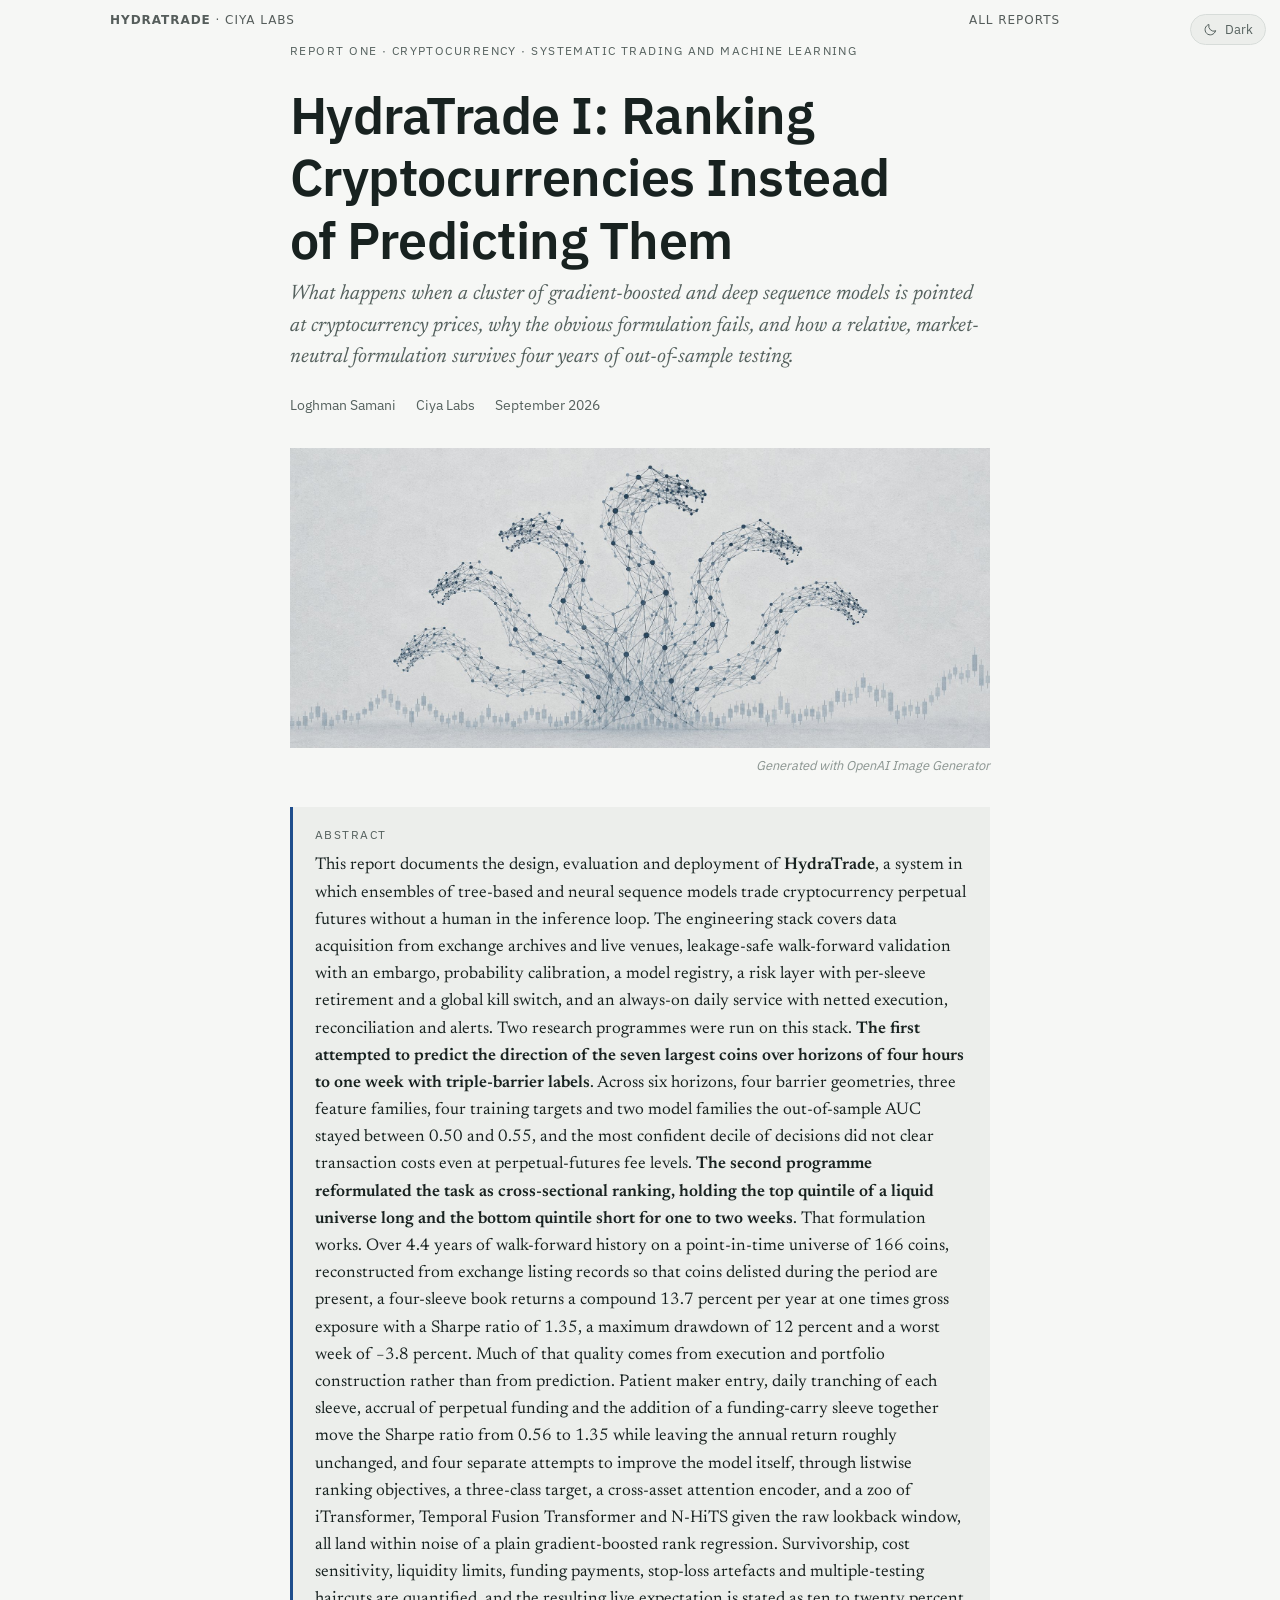
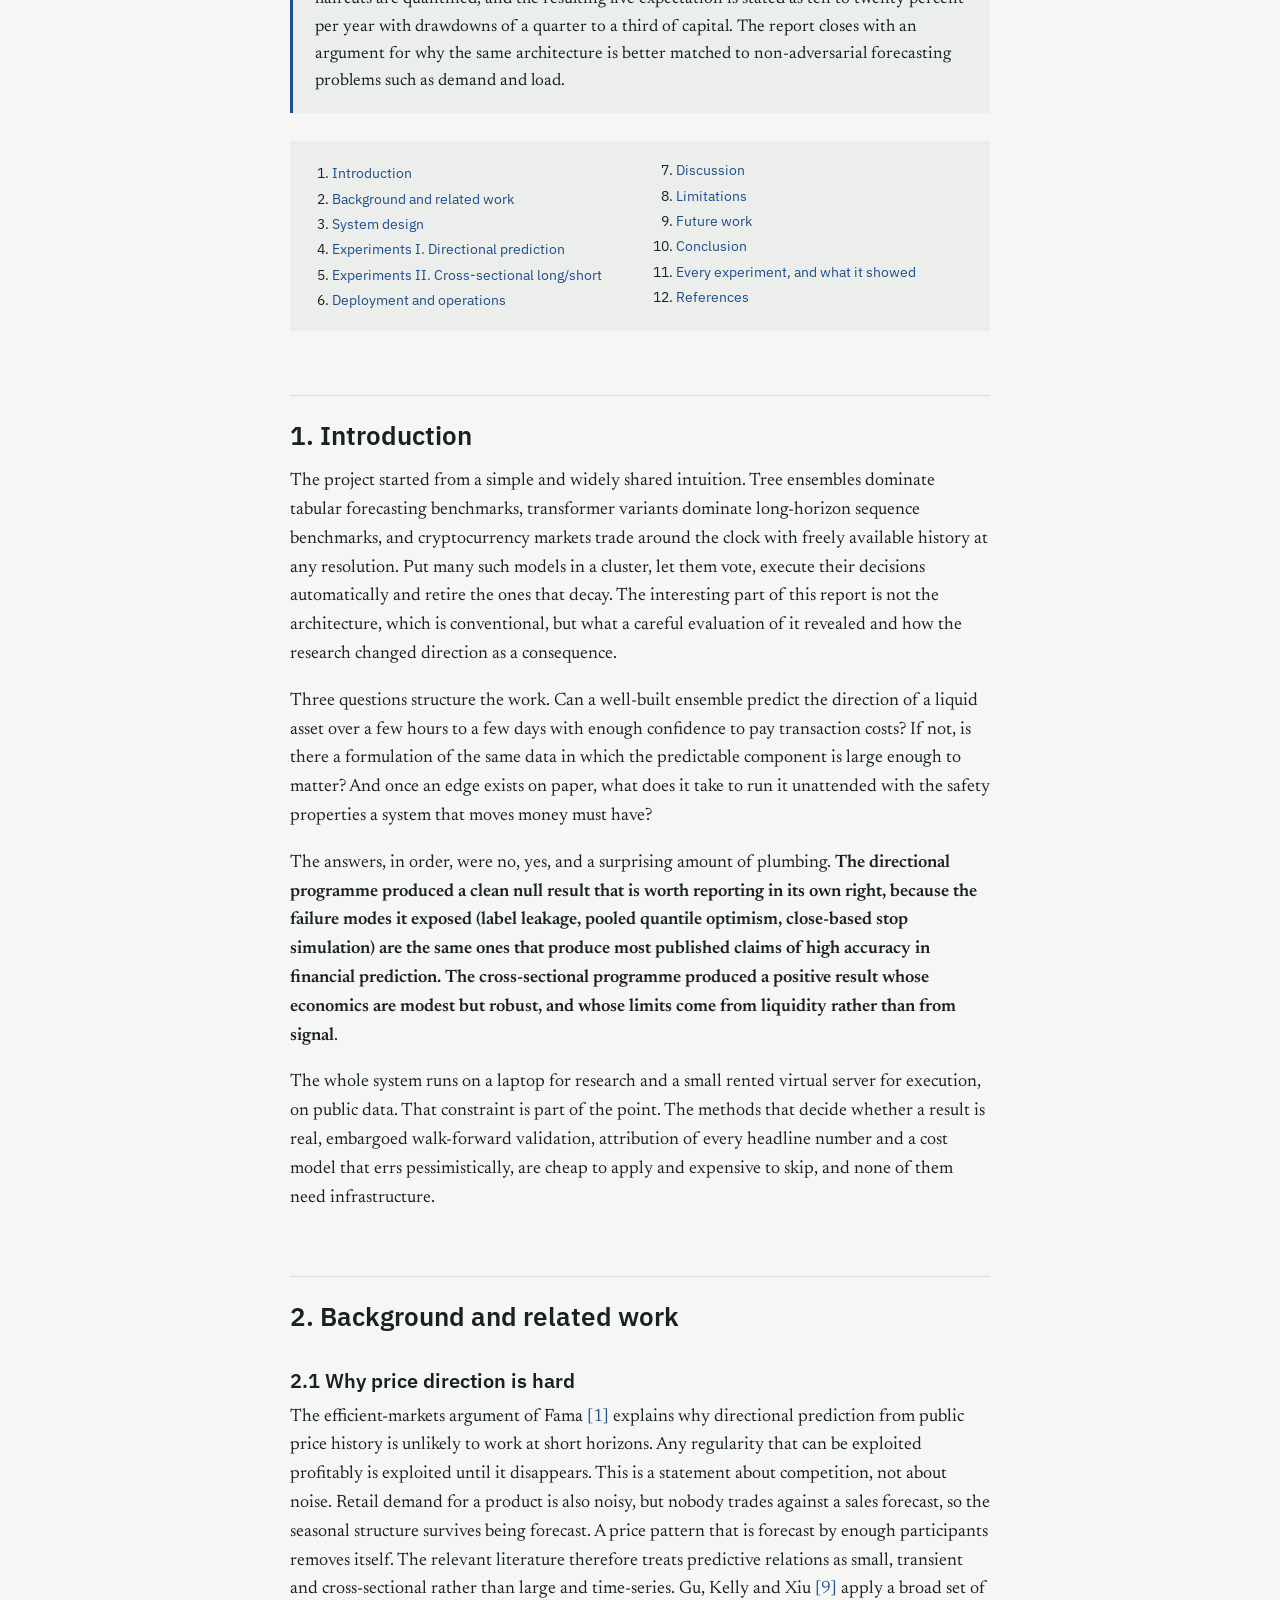
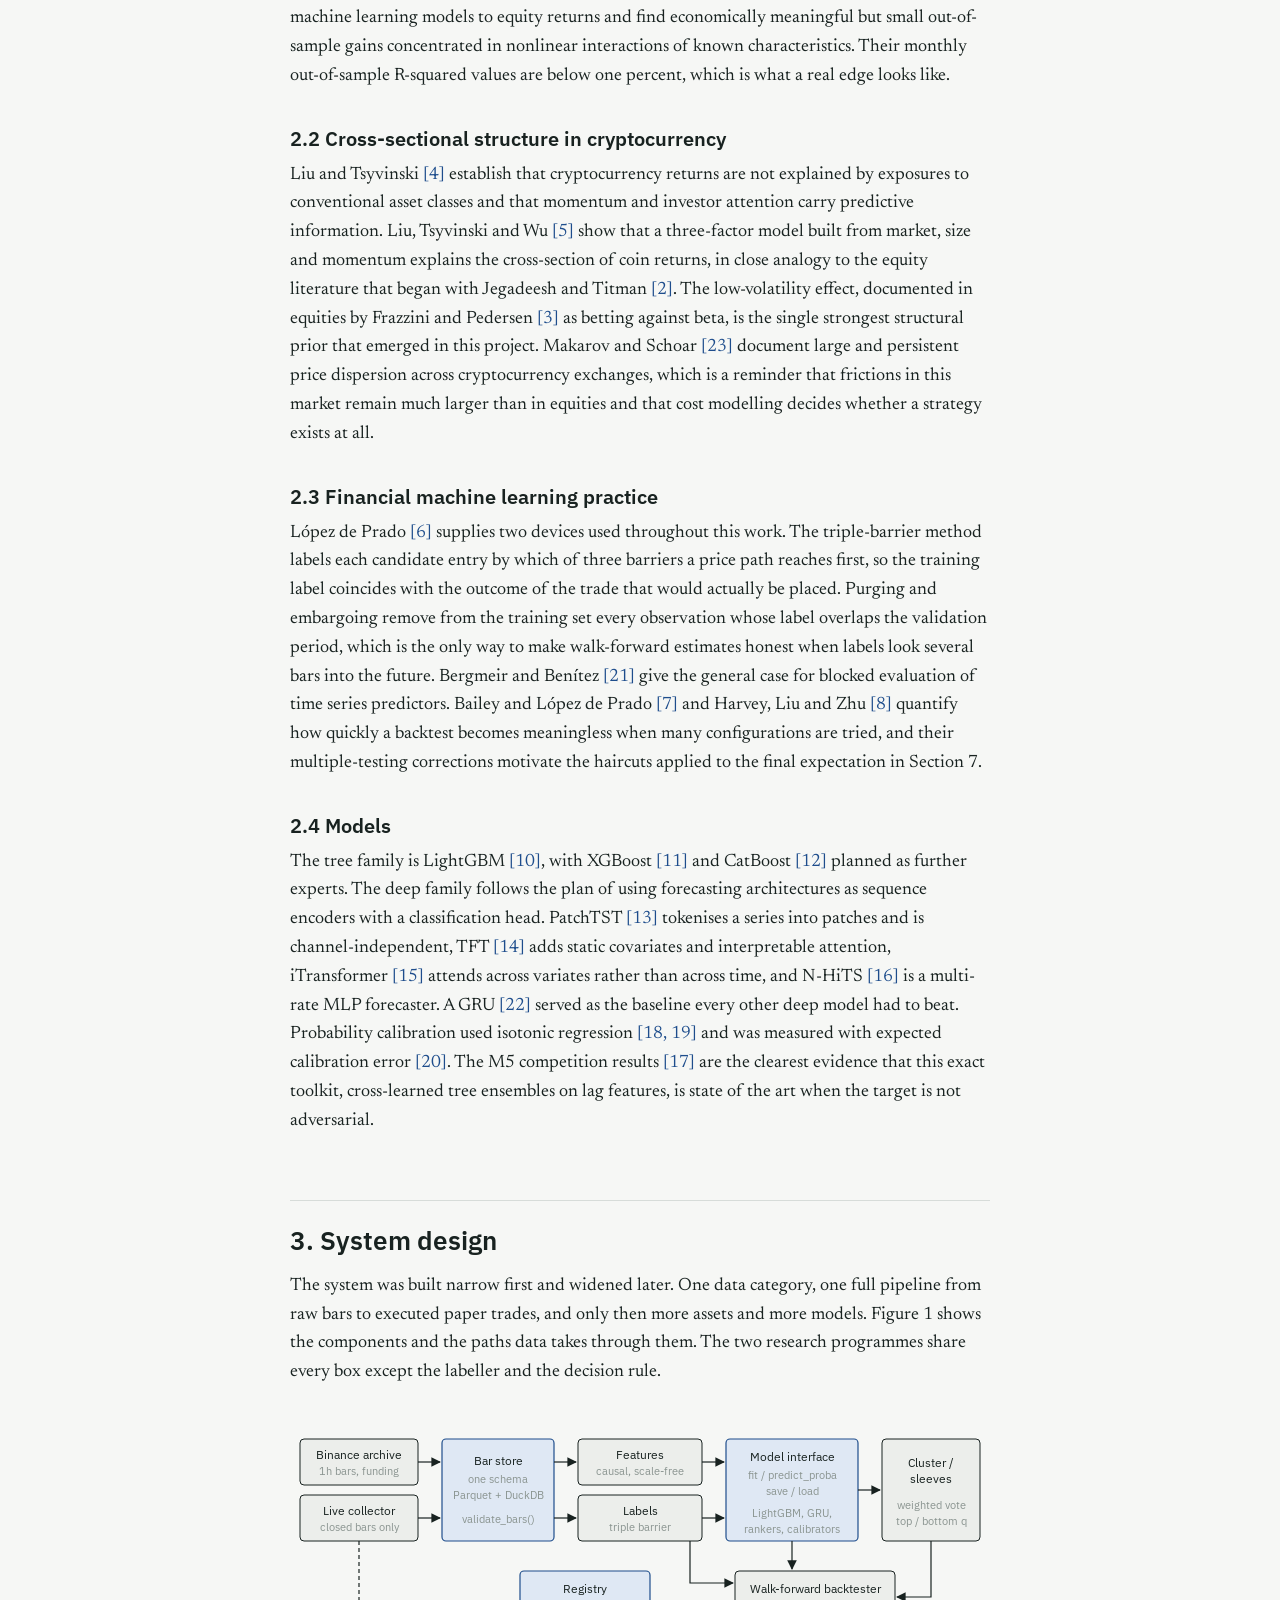
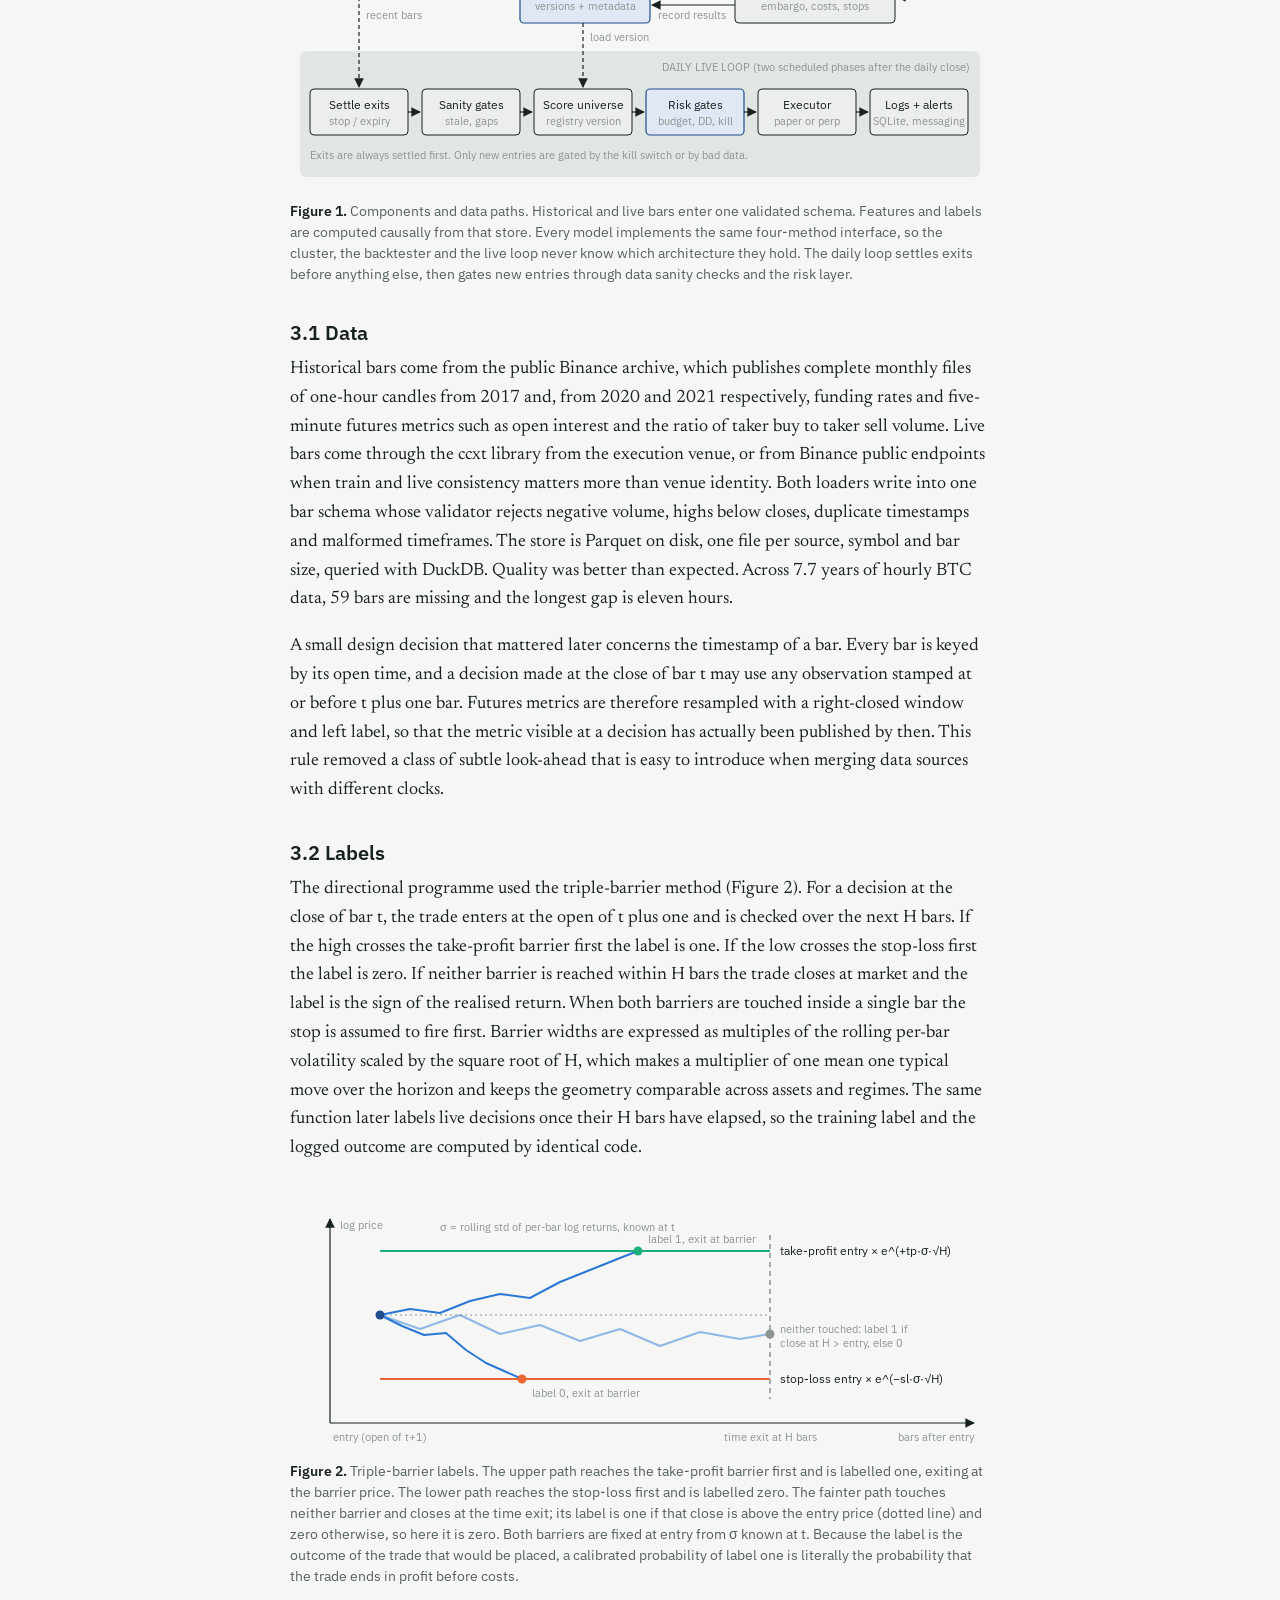
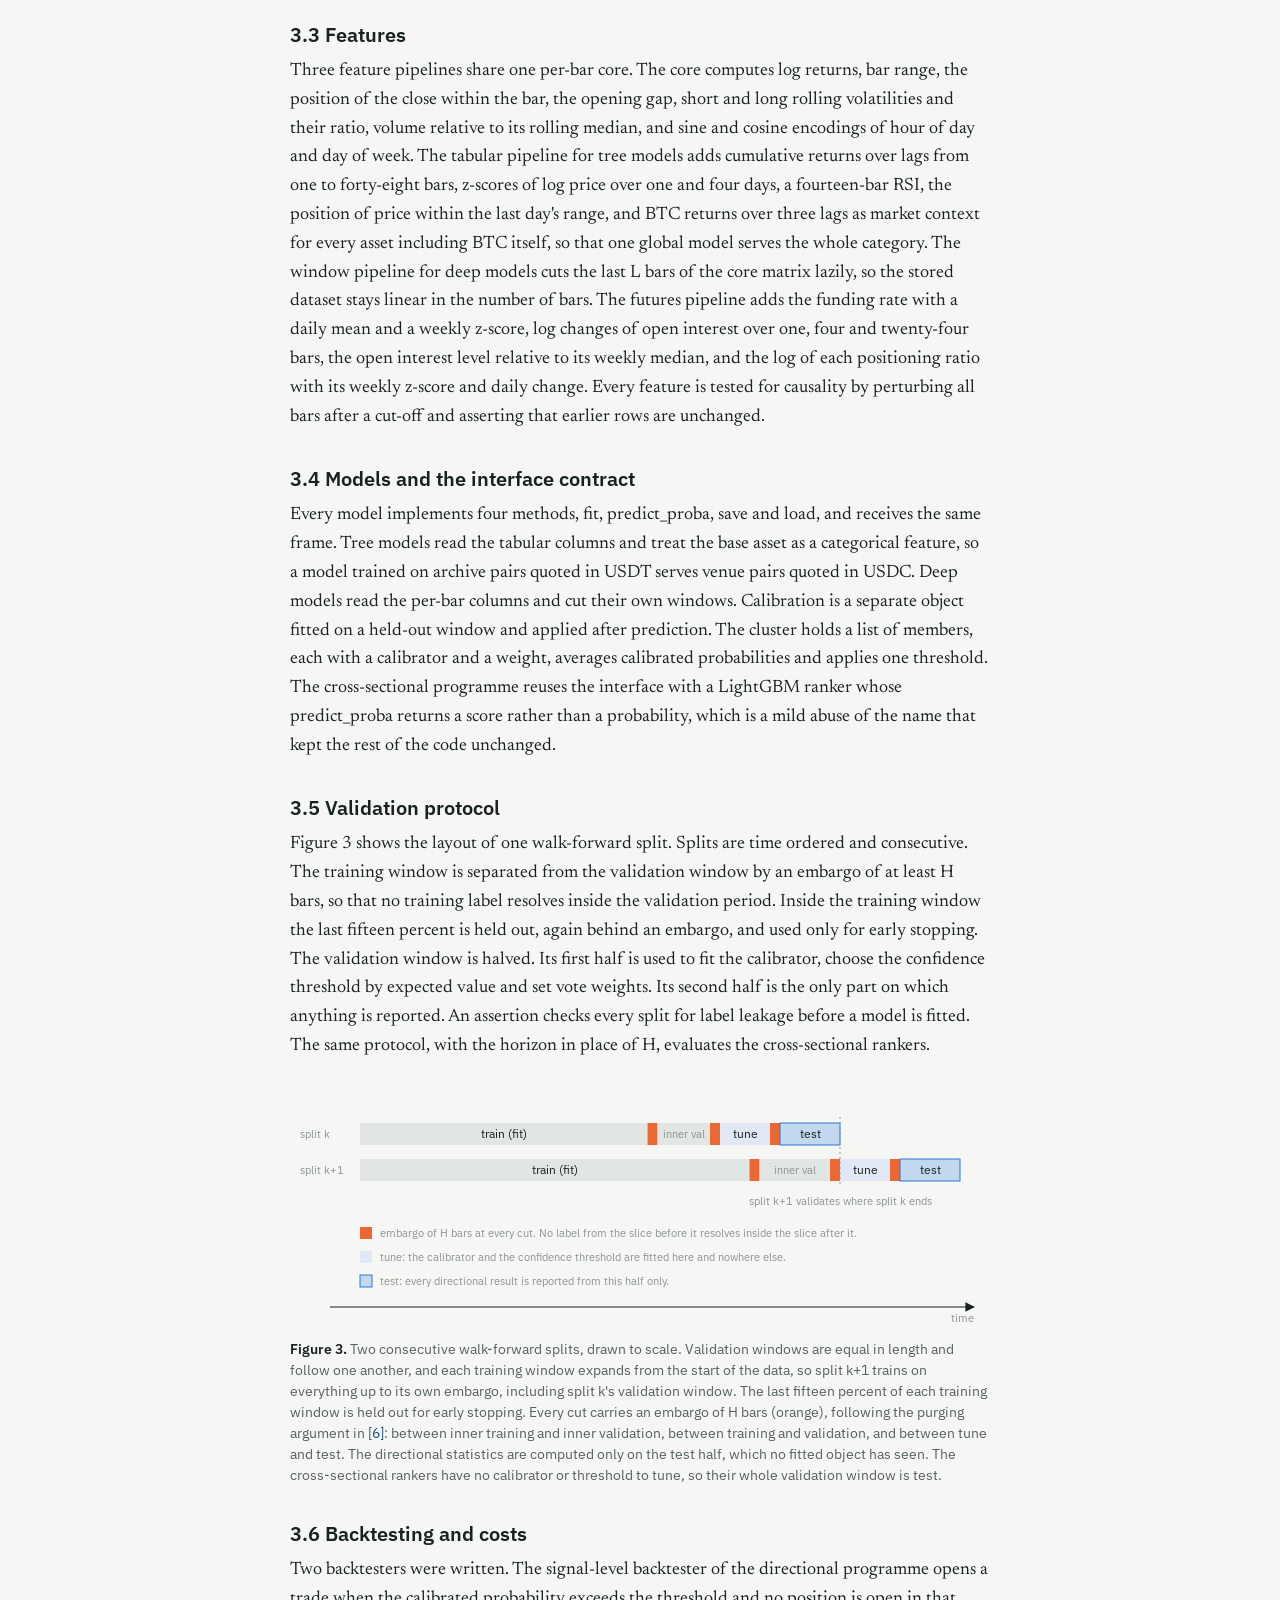
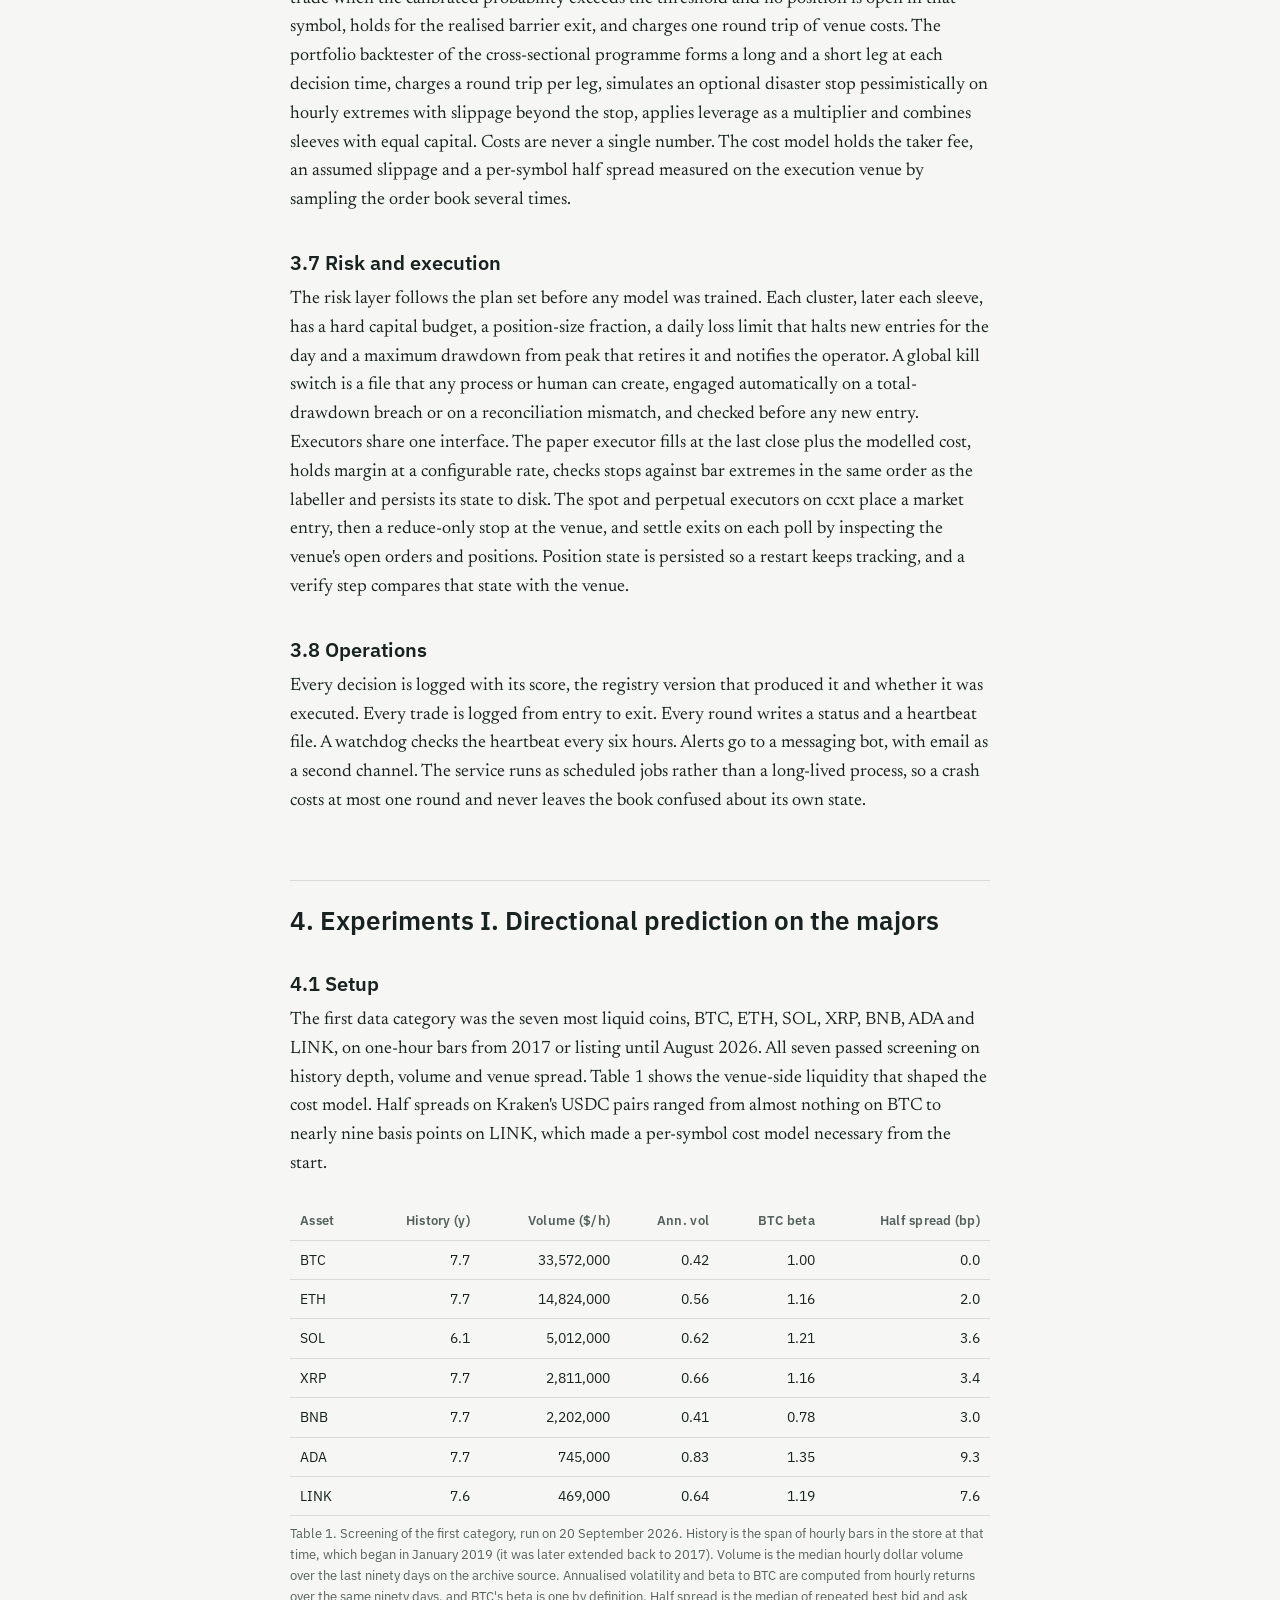
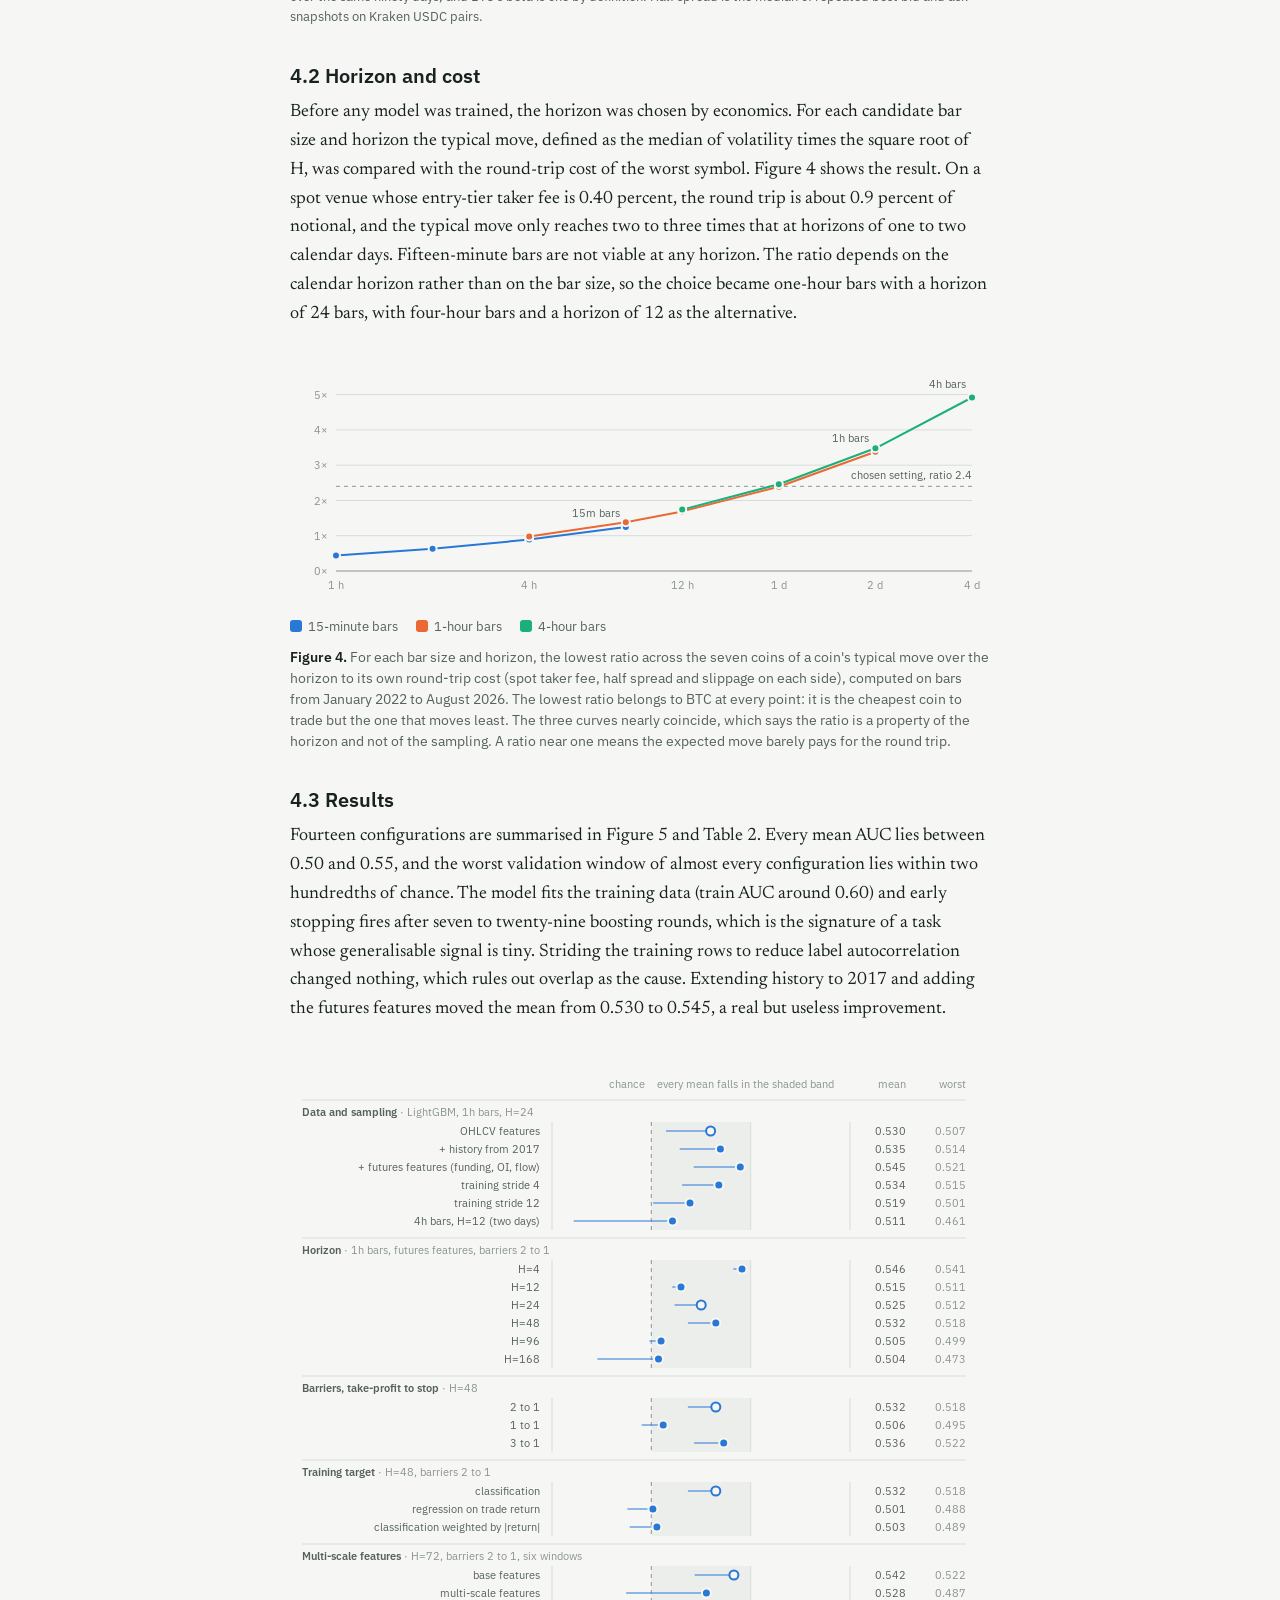
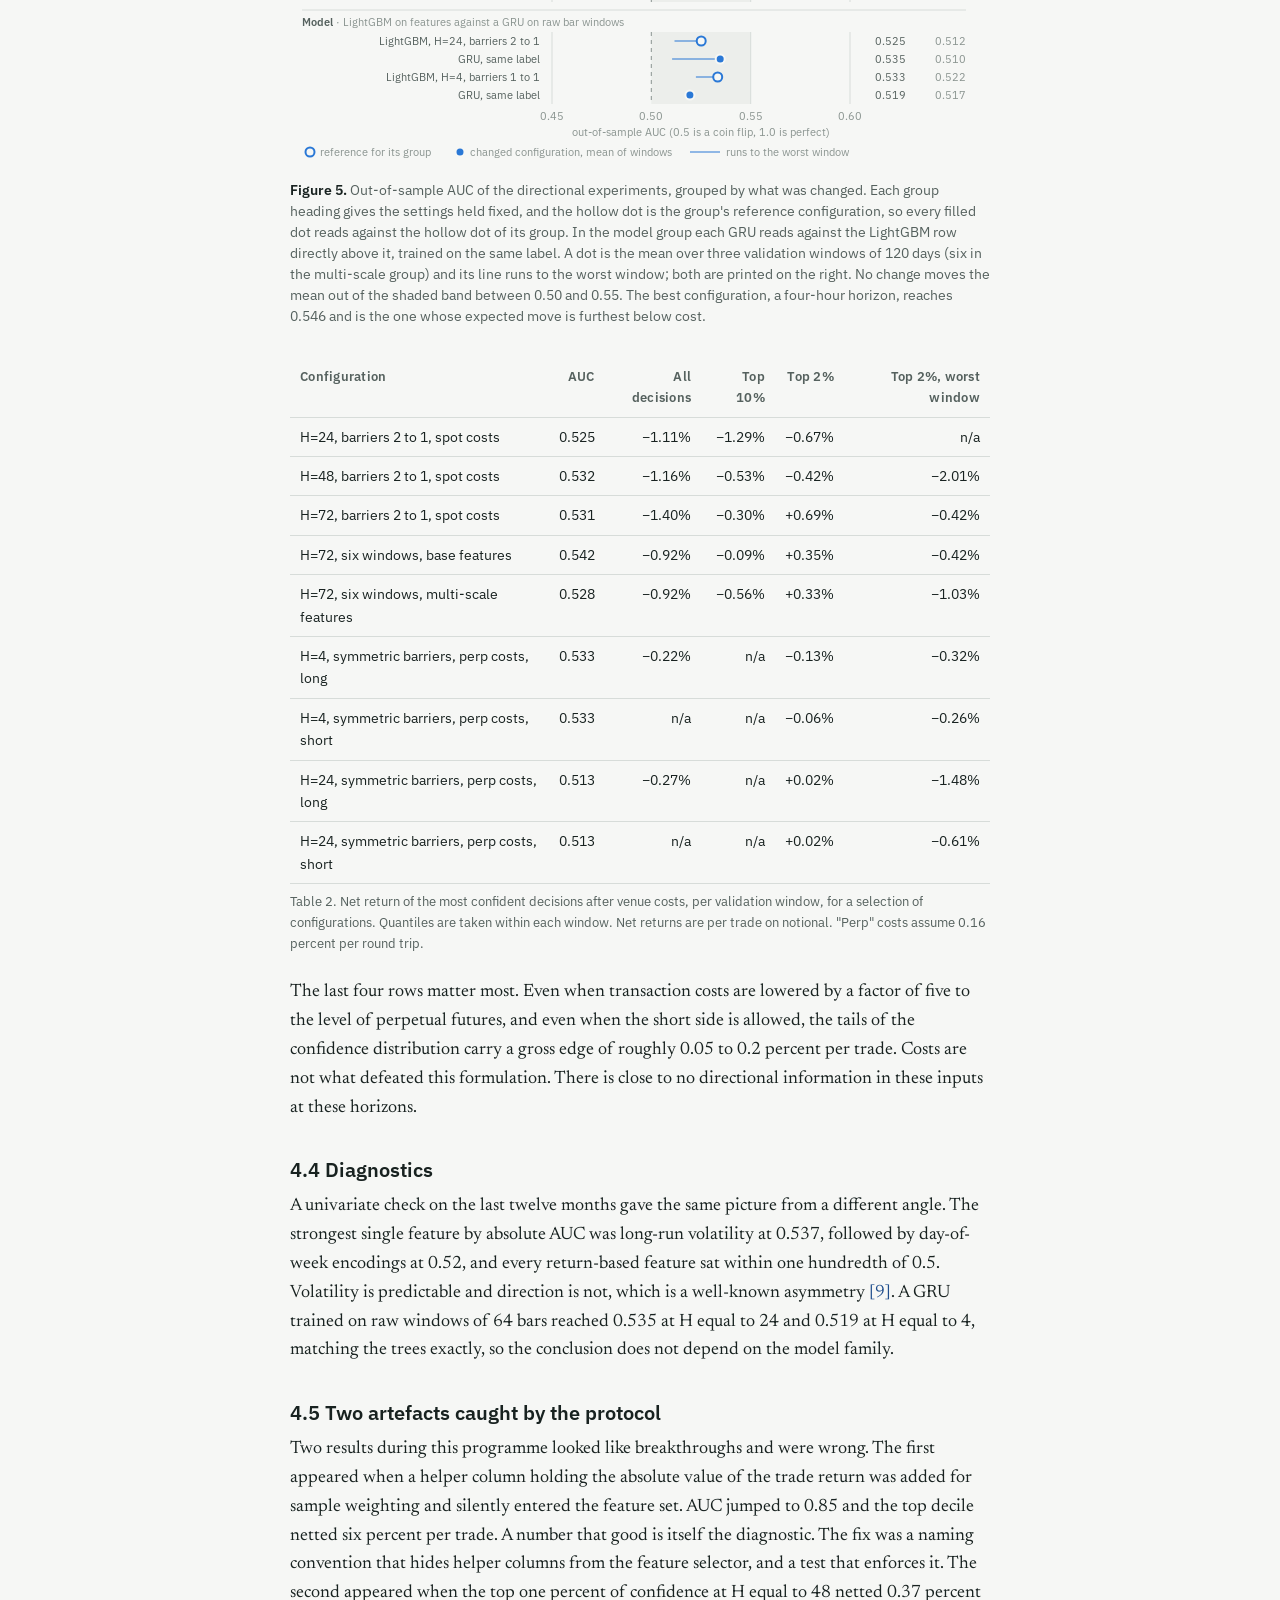
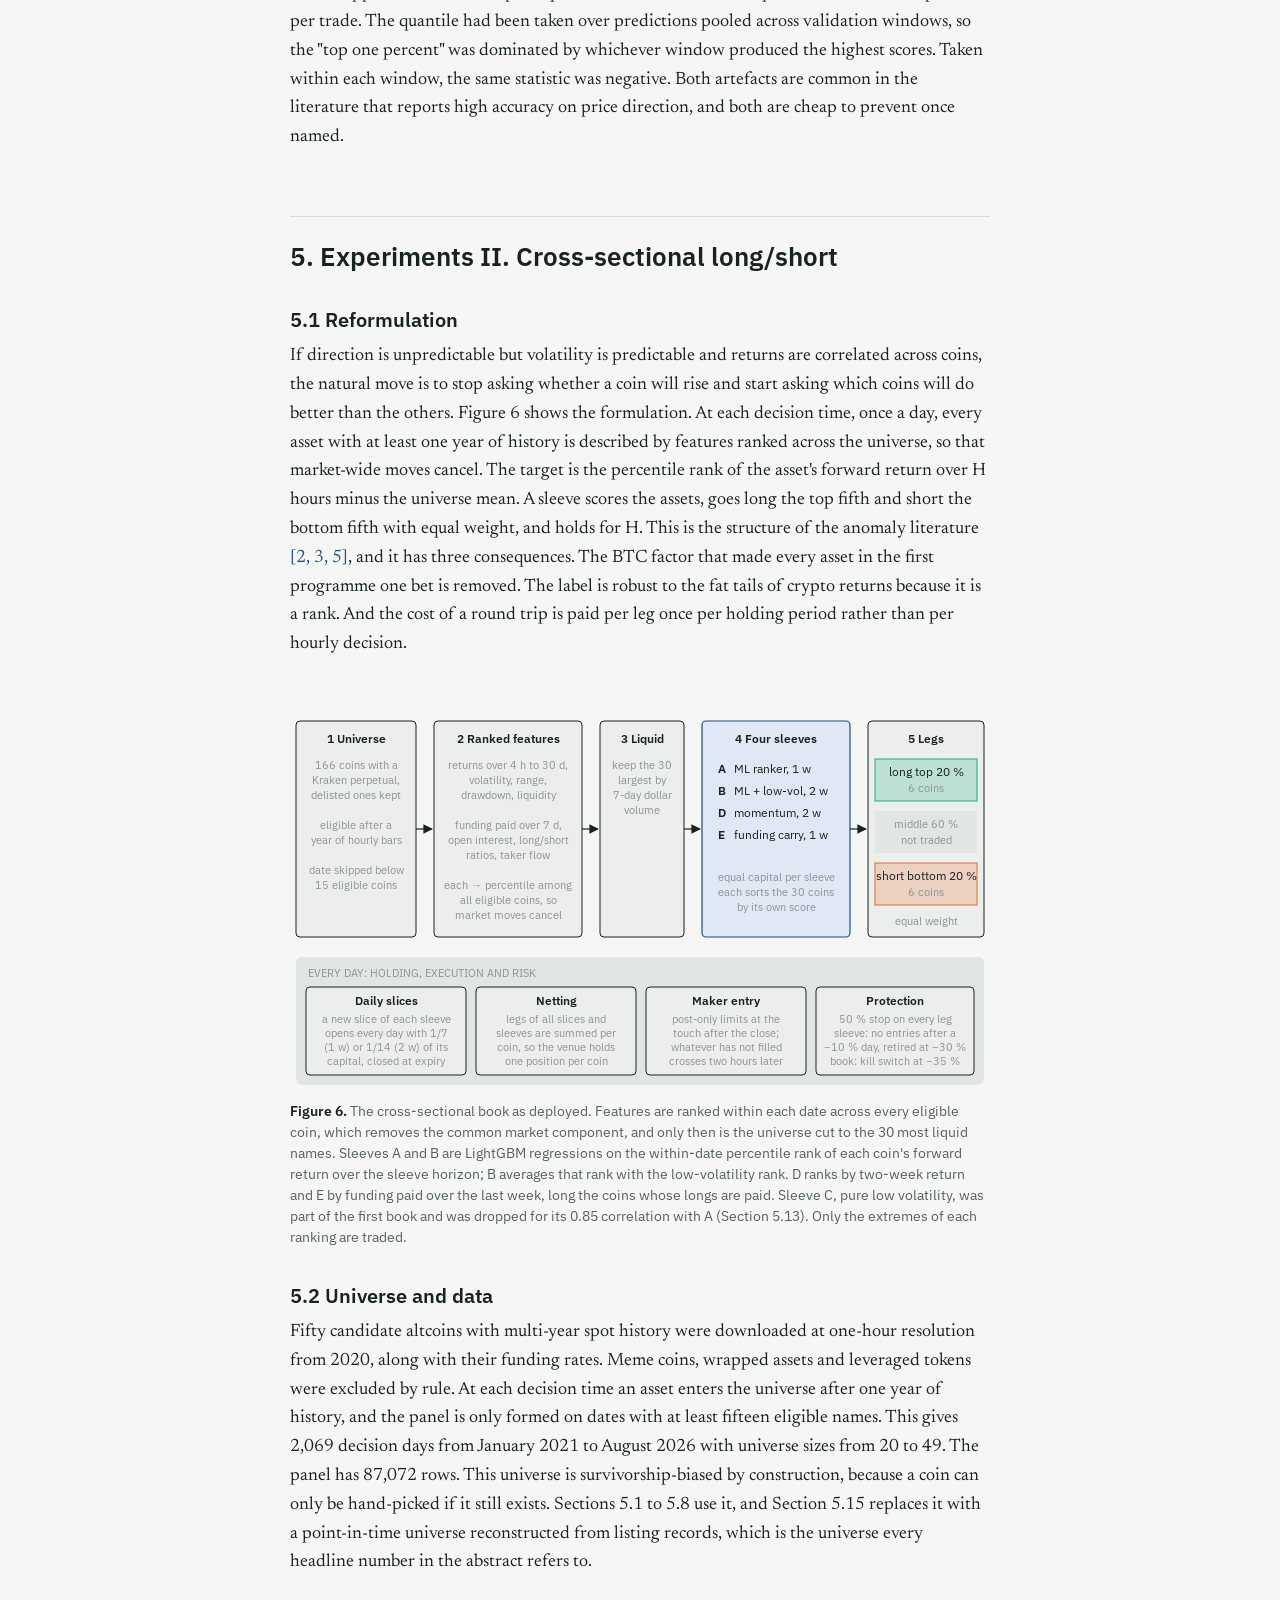
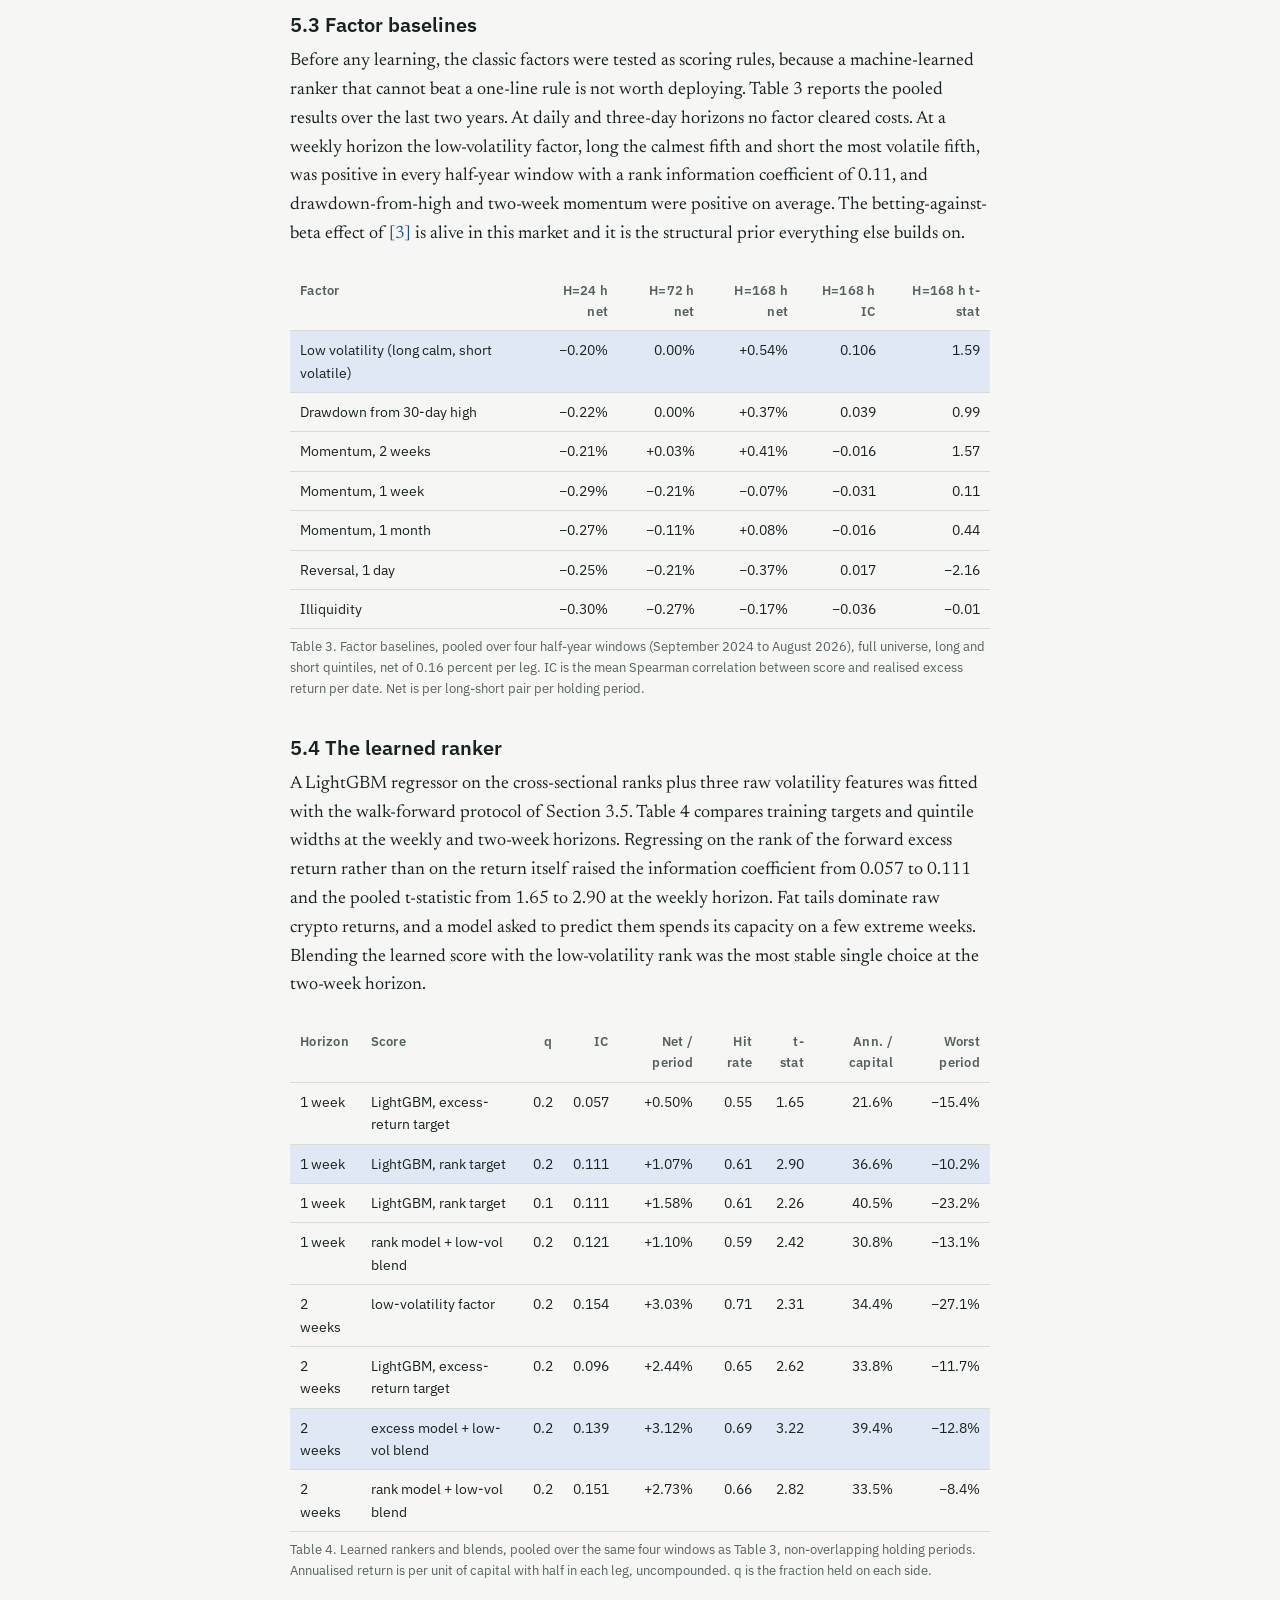
==== i/index.html @ e4bb0541 "HydraTrade site: homepage and the four reports for hydratrade.ciyalabs.com - build.py copies each re" ====
<!doctype html>
<html lang="en">
<head>
<meta charset="utf-8">
<meta name="viewport" content="width=device-width, initial-scale=1, viewport-fit=cover">
<title>HydraTrade I: Ranking Cryptocurrencies Instead of Predicting Them</title>
<meta name="description" content="Building, evaluating and deploying a market-neutral cryptocurrency book. A directional design fails, a cross-sectional one works, and most of the improvement turns out to come from execution rather than from the models.">
<link rel="stylesheet" href="../fonts/i.css">
<style>
:root{
  color-scheme:light;
  --bg:#f6f7f5; --bg-2:#eceeeb; --bg-3:#e2e6e3;
  --ink:#182220; --ink-2:#55615e; --ink-3:#8a9490; --rule:#d7dcd9;
  --accent:#1e4d8c; --accent-soft:#dfe8f4;
  --s1:#2a78d6; --s2:#eb6834; --s3:#1baf7a; --s4:#eda100;
  --seq1:#cde2fb; --seq2:#9ec5f4; --seq3:#6da7ec; --seq4:#3987e5; --seq5:#1c5cab;
  --good:#1a7f4b; --warn:#b26a00;
}
@media (prefers-color-scheme: dark){
  :root:not([data-theme="light"]){
    color-scheme:dark;
    --bg:#121614; --bg-2:#1b201e; --bg-3:#242a28;
    --ink:#e6eae8; --ink-2:#aeb6b3; --ink-3:#7d8683; --rule:#2c3331;
    --accent:#8db3ea; --accent-soft:#1d2a3c;
    --s1:#3987e5; --s2:#d95926; --s3:#199e70; --s4:#c98500;
    --seq1:#184f95; --seq2:#1c5cab; --seq3:#256abf; --seq4:#3987e5; --seq5:#6da7ec;
    --good:#4fc47f; --warn:#e0a03a;
  }
}
:root[data-theme="dark"]{
  color-scheme:dark;
  --bg:#121614; --bg-2:#1b201e; --bg-3:#242a28;
  --ink:#e6eae8; --ink-2:#aeb6b3; --ink-3:#7d8683; --rule:#2c3331;
  --accent:#8db3ea; --accent-soft:#1d2a3c;
  --s1:#3987e5; --s2:#d95926; --s3:#199e70; --s4:#c98500;
  --seq1:#184f95; --seq2:#1c5cab; --seq3:#256abf; --seq4:#3987e5; --seq5:#6da7ec;
  --good:#4fc47f; --warn:#e0a03a;
}
*{box-sizing:border-box}
html{-webkit-text-size-adjust:100%}
body{margin:0;background:var(--bg);color:var(--ink);font-family:"Newsreader",Georgia,"Times New Roman",serif;font-size:18px;line-height:1.6;padding-block:0 96px;padding-inline:16px}
.page{max-width:700px;margin:0 auto}
.col{max-width:100%;margin:0 auto}
h1,h2,h3,h4{font-family:"IBM Plex Sans","Helvetica Neue",Arial,sans-serif;text-wrap:balance;line-height:1.2;color:var(--ink);font-weight:600}
h1{font-size:clamp(34px,6vw,52px);margin:24px 0 8px;letter-spacing:-0.01em}
h2{font-size:26px;margin:64px 0 16px;padding-top:24px;border-top:1px solid var(--rule)}
h3{font-size:20px;margin:36px 0 10px}
h4{font-size:16px;margin:24px 0 6px;color:var(--ink-2)}
p{margin:0 0 18px}
a{color:var(--accent);text-decoration-thickness:1px;text-underline-offset:3px}
a:focus-visible{outline:2px solid var(--accent);outline-offset:2px}
.eyebrow{font-family:"IBM Plex Sans",sans-serif;font-size:12px;letter-spacing:0.12em;text-transform:uppercase;color:var(--ink-2)}
.byline{font-family:"IBM Plex Sans",sans-serif;font-size:14px;color:var(--ink-2);display:flex;flex-wrap:wrap;gap:8px 20px;margin:12px 0 28px}
.lede{font-size:21px;line-height:1.5;color:var(--ink-2);margin:0 0 20px;font-style:italic}
.abstract{background:var(--bg-2);border-left:3px solid var(--accent);padding:18px 22px;margin:28px 0;font-size:17px}
.abstract .eyebrow{margin-bottom:8px;display:block}
.toc{font-family:"IBM Plex Sans",sans-serif;font-size:14px;background:var(--bg-2);padding:18px 22px;margin:28px 0;columns:2;column-gap:32px}
.toc ol{margin:0;padding-left:20px}
.toc li{margin:3px 0;break-inside:avoid}
.toc a{text-decoration:none}
.hero{margin:20px 0 8px;aspect-ratio:21/9;max-width:100%;background:linear-gradient(135deg,var(--bg-3),var(--bg-2));border:1px solid var(--rule);display:grid;place-items:center;text-align:center;padding:24px;color:var(--ink-2);font-family:"IBM Plex Sans",sans-serif;font-size:14px}
.hero img{width:100%;height:100%;object-fit:cover;display:block}
.hero{padding:0;border:none}
figure.divider{margin:40px auto;max-width:100%}
figure.divider img{width:100%;height:auto;display:block;border:1px solid var(--rule)}
figure{margin:32px 0}
figure.wide{margin-inline:0;max-width:100%}
figcaption{font-family:"IBM Plex Sans",sans-serif;font-size:14px;color:var(--ink-2);line-height:1.5;margin-top:10px;max-width:100%}
figure.wide figcaption,figure.wide .legend{margin-inline:0;max-width:100%}
figcaption b{color:var(--ink);font-weight:600}
.chart,.diagram{width:100%;height:auto;display:block;background:var(--bg);font-family:"IBM Plex Sans",sans-serif}
.chart .grid{stroke:var(--rule);stroke-width:1}
.chart .axis{stroke:var(--ink-3);stroke-width:1}
.chart .refline{stroke:var(--ink-3);stroke-width:1;stroke-dasharray:4 4}
.chart .tick{fill:var(--ink-3);font-size:11px}
.chart .label{fill:var(--ink-2);font-size:11px}
.chart .line-1{fill:none;stroke:var(--s1);stroke-width:2;stroke-linejoin:round;stroke-linecap:round}
.chart .line-2{fill:none;stroke:var(--s2);stroke-width:2;stroke-linejoin:round;stroke-linecap:round}
.chart .line-3{fill:none;stroke:var(--s3);stroke-width:2;stroke-linejoin:round;stroke-linecap:round}
.chart .area-1{fill:var(--s1);fill-opacity:0.10}
.chart .dot-1{fill:var(--s1);stroke:var(--bg);stroke-width:2}
.chart .dot-2{fill:var(--s2);stroke:var(--bg);stroke-width:2}
.chart .dot-3{fill:var(--s3);stroke:var(--bg);stroke-width:2}
.chart .dot-ref{fill:var(--bg);stroke:var(--s1);stroke-width:2}
.chart .band{fill:var(--bg-2)}
.chart .bar-1{fill:var(--s1)} .chart .bar-2{fill:var(--s2)}
.chart .range{stroke:var(--s1);stroke-width:2;stroke-opacity:0.5}
.legend{display:flex;flex-wrap:wrap;gap:6px 18px;font-family:"IBM Plex Sans",sans-serif;font-size:13px;color:var(--ink-2);margin:6px 0 0}
.legend span::before{content:"";display:inline-block;width:12px;height:12px;border-radius:3px;margin-right:6px;vertical-align:-1px;background:var(--sw)}
.diagram text{fill:currentColor;font-size:12px}
.diagram .muted{font-size:11px}
.diagram .box{fill:var(--bg-2);stroke:currentColor;stroke-width:1}
.diagram .box-acc{fill:var(--accent-soft);stroke:var(--accent);stroke-width:1.2}
.diagram .band{fill:var(--bg-3);stroke:none}
.diagram .band-acc{fill:var(--accent-soft);stroke:none}
.diagram .edge{stroke:currentColor;stroke-width:1.2;fill:none}
.diagram .edge-dash{stroke:currentColor;stroke-width:1.2;fill:none;stroke-dasharray:4 3}
.diagram .muted{fill:var(--ink-3)}
.diagram .accent{fill:var(--accent)}
.diagram .path{fill:none;stroke:var(--s1);stroke-width:2;stroke-linejoin:round}
.diagram .barrier-tp{stroke:var(--s3);stroke-width:2}
.diagram .barrier-sl{stroke:var(--s2);stroke-width:2}
.diagram .barrier-t{stroke:var(--ink-3);stroke-width:1.5;stroke-dasharray:5 4}
.tablewrap{overflow-x:auto;margin:24px 0}
table{border-collapse:collapse;width:100%;font-family:"IBM Plex Sans",sans-serif;font-size:14px;font-variant-numeric:tabular-nums}
th,td{padding:8px 10px;border-bottom:1px solid var(--rule);text-align:left;vertical-align:top}
th{font-weight:600;color:var(--ink-2);font-size:13px;letter-spacing:0.02em}
td.num,th.num{text-align:right}
tr.hl td{background:var(--accent-soft)}
caption{caption-side:bottom;text-align:left;font-size:13px;color:var(--ink-2);padding:8px 0 0}
code,pre{font-family:"IBM Plex Mono",ui-monospace,SFMono-Regular,Menlo,monospace;font-size:14px}
code{background:var(--bg-2);padding:1px 5px;border-radius:3px}
pre{background:var(--bg-2);padding:14px 16px;overflow-x:auto;line-height:1.45;margin:18px 0}
pre code{background:none;padding:0}
.callout{background:var(--bg-2);border:1px solid var(--rule);padding:14px 18px;margin:22px 0;font-family:"IBM Plex Sans",sans-serif;font-size:15px}
.callout .eyebrow{display:block;margin-bottom:6px}
.headline{margin:28px 0;padding:14px 0 18px;border-top:2px solid var(--ink);border-bottom:1px solid var(--rule);font-family:"IBM Plex Sans",sans-serif}
.headline-head{display:flex;flex-wrap:wrap;align-items:baseline;gap:4px 14px;margin-bottom:16px}
.headline-scope{font-size:13px;line-height:1.45;color:var(--ink-2)}
.headline-grid{display:grid;grid-template-columns:repeat(5,minmax(0,1fr));margin:0}
.headline-grid>div{padding:0 14px;border-left:1px solid var(--rule)}
.headline-grid>div:first-child{padding-left:0;border-left:0}
.headline dt{font-size:11px;letter-spacing:0.08em;text-transform:uppercase;color:var(--ink-2)}
.headline dd{margin:0}
.headline .v{font-size:28px;font-weight:600;line-height:1.15;margin-top:6px;color:var(--ink);font-variant-numeric:tabular-nums}
.headline .n{font-size:12px;color:var(--ink-3);margin-top:4px}
@media (max-width:640px){.headline-grid{grid-template-columns:repeat(2,minmax(0,1fr));row-gap:18px}.headline-grid>div{padding:0;border-left:0}.headline-grid>div:last-child{grid-column:span 2}}
.refs{font-size:15px;padding-left:28px}
.refs li{margin:0 0 10px}
.heat td{text-align:right;color:var(--ink)}
.heat td[data-v]{background:var(--seq1)}
.heat td.h2{background:var(--seq2)} .heat td.h3{background:var(--seq3);color:#fff} .heat td.h4{background:var(--seq4);color:#fff} .heat td.h5{background:var(--seq5);color:#fff}
.sc{font-variant:small-caps;letter-spacing:0.04em}
@media (prefers-reduced-motion: no-preference){a{transition:color .15s}}
@media (max-width:600px){.toc{columns:1} body{font-size:17px} h2{margin-top:48px}}
.themetoggle{position:fixed;top:14px;right:14px;z-index:20;display:inline-flex;align-items:center;gap:7px;padding:7px 12px;border:1px solid var(--rule);border-radius:999px;background:var(--bg-2);color:var(--ink-2);font-family:"IBM Plex Sans",sans-serif;font-size:13px;cursor:pointer;line-height:1}
.themetoggle:hover{color:var(--ink);border-color:var(--ink-3)}
.themetoggle:focus-visible{outline:2px solid var(--accent);outline-offset:2px}
.themetoggle svg{width:15px;height:15px;fill:none;stroke:currentColor;stroke-width:1.6;stroke-linecap:round}
.themetoggle .sun{display:none}
:root[data-theme="dark"] .themetoggle .sun,:root[data-theme="dark"] .themetoggle .lbl-l{display:inline}
:root[data-theme="dark"] .themetoggle .moon,:root[data-theme="dark"] .themetoggle .lbl-d{display:none}
@media (prefers-color-scheme: dark){:root:not([data-theme="light"]) .themetoggle .sun{display:inline}:root:not([data-theme="light"]) .themetoggle .moon{display:none}:root:not([data-theme="light"]) .themetoggle .lbl-d{display:none}:root:not([data-theme="light"]) .themetoggle .lbl-l{display:inline}}
.themetoggle .lbl-l{display:none}
@media print{.themetoggle{display:none}}

/* Credit line under the header image only. Scoped to a class rather than the bare
   figcaption element, which would also restyle the eleven figure captions, and using a
   theme token rather than a fixed grey so it stays legible in dark mode. */
.hero-credit{font-size:0.8rem;color:var(--ink-3);font-style:italic;text-align:right;margin-top:8px}
/* Citation pop-ups. The script at the end wraps each [n] in the text so that pointing at,
   focusing or tapping it shows the reference it stands for. */
.cite{color:var(--accent);cursor:pointer;border-radius:2px}
.cite:hover,.cite:focus-visible{text-decoration:underline;text-underline-offset:3px;outline:none}
.cite-tip{position:fixed;z-index:20;max-width:min(440px,calc(100vw - 32px));background:var(--bg-2);color:var(--ink);border:1px solid var(--rule);border-radius:6px;padding:10px 14px;font-family:"IBM Plex Sans",sans-serif;font-size:14px;line-height:1.45;box-shadow:0 6px 20px rgba(0,0,0,.18)}
.cite-tip p{margin:0}
.cite-tip p+p{margin-top:8px}
</style>
<link rel="canonical" href="https://hydratrade.ciyalabs.com/i/">
<link rel="icon" href="../assets/favicon.svg" type="image/svg+xml">
<style id="ht-series-style">
.ht-bar{font-style:normal;display:flex;justify-content:space-between;align-items:center;gap:16px;
  max-width:1100px;margin:0 auto;padding:12px 20px;font:500 12px/1.4 system-ui,-apple-system,"Segoe UI",sans-serif;
  letter-spacing:.08em;text-transform:uppercase}
.ht-bar a{color:inherit;text-decoration:none;opacity:.72}
.ht-bar a:hover{opacity:1}
.ht-bar b{font-weight:600;opacity:1}
.ht-series{font-style:normal;max-width:760px;margin:72px auto 120px;padding:0 20px;font-family:system-ui,-apple-system,"Segoe UI",sans-serif}
.ht-series h2{font-family:inherit;font-size:12px;font-weight:600;line-height:1.4;letter-spacing:.12em;text-transform:uppercase;opacity:.65;margin:0 0 14px}
.ht-series .ht-nav{display:grid;grid-template-columns:1fr 1fr;gap:14px}
.ht-series a.ht-card{display:block;padding:16px 18px;color:inherit;text-decoration:none;
  border:1px solid color-mix(in srgb,currentColor 22%,transparent);border-radius:4px;transition:border-color .2s}
.ht-series a.ht-card:hover{border-color:currentColor}
.ht-series .ht-dir{display:block;font-size:12px;letter-spacing:.08em;text-transform:uppercase;opacity:.65;margin-bottom:6px}
.ht-series .ht-t{display:block;font-size:16px;line-height:1.35;font-weight:600}
.ht-series .ht-next{text-align:right;grid-column:2}
.ht-series .ht-all{display:inline-block;margin-top:18px;color:inherit;font-size:14px;opacity:.75}
.ht-series .ht-all:hover{opacity:1}
.ht-series .ht-note{margin-top:22px;font-size:12px;line-height:1.6;opacity:.6}
@media (max-width:620px){.ht-series .ht-nav{grid-template-columns:1fr}.ht-series .ht-next{grid-column:1;text-align:left}}
</style>
</head>
<body>
<nav class="ht-bar" style="padding-right:130px" aria-label="HydraTrade series"><a href="../"><b>HydraTrade</b> &middot; Ciya Labs</a><a href="../#reports">All reports</a></nav>
<button class="themetoggle" id="themetoggle" type="button" aria-label="Switch between light and dark theme">
<svg class="moon" viewBox="0 0 24 24" aria-hidden="true"><path d="M20 14.5A8.5 8.5 0 0 1 9.5 4a8.5 8.5 0 1 0 10.5 10.5z"/></svg>
<svg class="sun" viewBox="0 0 24 24" aria-hidden="true"><circle cx="12" cy="12" r="4.2"/><path d="M12 2.4v2M12 19.6v2M2.4 12h2M19.6 12h2M5.2 5.2l1.4 1.4M17.4 17.4l1.4 1.4M18.8 5.2l-1.4 1.4M6.6 17.4l-1.4 1.4"/></svg>
<span class="lbl-d">Dark</span><span class="lbl-l">Light</span>
</button>
<div class="page">
<div class="col">
<div class="eyebrow">Report one · cryptocurrency · systematic trading and machine learning</div>
<h1>HydraTrade I: Ranking Cryptocurrencies Instead of Predicting Them</h1>
<p class="lede">What happens when a cluster of gradient-boosted and deep sequence models is pointed at cryptocurrency prices, why the obvious formulation fails, and how a relative, market-neutral formulation survives four years of out-of-sample testing.</p>
<div class="byline"><span>Loghman Samani</span><span>Ciya Labs</span><span>September 2026</span></div>
</div>

<figure class="wide">
  <div class="hero"><img src="header.jpg" alt="" width="1916" height="821"></div>
  <figcaption class="hero-credit">Generated with OpenAI Image Generator</figcaption>
</figure>

<div class="col">
<div class="abstract"><span class="eyebrow">Abstract</span>
This report documents the design, evaluation and deployment of <b>HydraTrade</b>, a system in which ensembles of tree-based and neural sequence models trade cryptocurrency perpetual futures without a human in the inference loop. The engineering stack covers data acquisition from exchange archives and live venues, leakage-safe walk-forward validation with an embargo, probability calibration, a model registry, a risk layer with per-sleeve retirement and a global kill switch, and an always-on daily service with netted execution, reconciliation and alerts. Two research programmes were run on this stack. <b>The first attempted to predict the direction of the seven largest coins over horizons of four hours to one week with triple-barrier labels</b>. Across six horizons, four barrier geometries, three feature families, four training targets and two model families the out-of-sample AUC stayed between 0.50 and 0.55, and the most confident decile of decisions did not clear transaction costs even at perpetual-futures fee levels. <b>The second programme reformulated the task as cross-sectional ranking, holding the top quintile of a liquid universe long and the bottom quintile short for one to two weeks</b>. That formulation works. Over 4.4 years of walk-forward history on a point-in-time universe of 166 coins, reconstructed from exchange listing records so that coins delisted during the period are present, a four-sleeve book returns a compound 13.7 percent per year at one times gross exposure with a Sharpe ratio of 1.35, a maximum drawdown of 12 percent and a worst week of −3.8 percent. Much of that quality comes from execution and portfolio construction rather than from prediction. Patient maker entry, daily tranching of each sleeve, accrual of perpetual funding and the addition of a funding-carry sleeve together move the Sharpe ratio from 0.56 to 1.35 while leaving the annual return roughly unchanged, and four separate attempts to improve the model itself, through listwise ranking objectives, a three-class target, a cross-asset attention encoder, and a zoo of iTransformer, Temporal Fusion Transformer and N-HiTS given the raw lookback window, all land within noise of a plain gradient-boosted rank regression. Survivorship, cost sensitivity, liquidity limits, funding payments, stop-loss artefacts and multiple-testing haircuts are quantified, and the resulting live expectation is stated as ten to twenty percent per year with drawdowns of a quarter to a third of capital. The report closes with an argument for why the same architecture is better matched to non-adversarial forecasting problems such as demand and load.
</div>

<nav class="toc" aria-label="Contents">
<ol>
<li><a href="#intro">Introduction</a></li>
<li><a href="#background">Background and related work</a></li>
<li><a href="#system">System design</a></li>
<li><a href="#exp1">Experiments I. Directional prediction</a></li>
<li><a href="#exp2">Experiments II. Cross-sectional long/short</a></li>
<li><a href="#deploy">Deployment and operations</a></li>
<li><a href="#discussion">Discussion</a></li>
<li><a href="#limits">Limitations</a></li>
<li><a href="#future">Future work</a></li>
<li><a href="#conclusion">Conclusion</a></li>
<li><a href="#summary">Every experiment, and what it showed</a></li>
<li><a href="#refs">References</a></li>
</ol>
</nav>

<h2 id="intro">1. Introduction</h2>
<p>The project started from a simple and widely shared intuition. Tree ensembles dominate tabular forecasting benchmarks, transformer variants dominate long-horizon sequence benchmarks, and cryptocurrency markets trade around the clock with freely available history at any resolution. Put many such models in a cluster, let them vote, execute their decisions automatically and retire the ones that decay. The interesting part of this report is not the architecture, which is conventional, but what a careful evaluation of it revealed and how the research changed direction as a consequence.</p>
<p>Three questions structure the work. Can a well-built ensemble predict the direction of a liquid asset over a few hours to a few days with enough confidence to pay transaction costs? If not, is there a formulation of the same data in which the predictable component is large enough to matter? And once an edge exists on paper, what does it take to run it unattended with the safety properties a system that moves money must have?</p>
<p>The answers, in order, were no, yes, and a surprising amount of plumbing. <b>The directional programme produced a clean null result that is worth reporting in its own right, because the failure modes it exposed (label leakage, pooled quantile optimism, close-based stop simulation) are the same ones that produce most published claims of high accuracy in financial prediction. The cross-sectional programme produced a positive result whose economics are modest but robust, and whose limits come from liquidity rather than from signal</b>.</p>
<p>The whole system runs on a laptop for research and a small rented virtual server for execution, on public data. That constraint is part of the point. The methods that decide whether a result is real, embargoed walk-forward validation, attribution of every headline number and a cost model that errs pessimistically, are cheap to apply and expensive to skip, and none of them need infrastructure.</p>

<h2 id="background">2. Background and related work</h2>
<h3>2.1 Why price direction is hard</h3>
<p>The efficient-markets argument of Fama [1] explains why directional prediction from public price history is unlikely to work at short horizons. Any regularity that can be exploited profitably is exploited until it disappears. This is a statement about competition, not about noise. Retail demand for a product is also noisy, but nobody trades against a sales forecast, so the seasonal structure survives being forecast. A price pattern that is forecast by enough participants removes itself. The relevant literature therefore treats predictive relations as small, transient and cross-sectional rather than large and time-series. Gu, Kelly and Xiu [9] apply a broad set of machine learning models to equity returns and find economically meaningful but small out-of-sample gains concentrated in nonlinear interactions of known characteristics. Their monthly out-of-sample R-squared values are below one percent, which is what a real edge looks like.</p>
<h3>2.2 Cross-sectional structure in cryptocurrency</h3>
<p>Liu and Tsyvinski [4] establish that cryptocurrency returns are not explained by exposures to conventional asset classes and that momentum and investor attention carry predictive information. Liu, Tsyvinski and Wu [5] show that a three-factor model built from market, size and momentum explains the cross-section of coin returns, in close analogy to the equity literature that began with Jegadeesh and Titman [2]. The low-volatility effect, documented in equities by Frazzini and Pedersen [3] as betting against beta, is the single strongest structural prior that emerged in this project. Makarov and Schoar [23] document large and persistent price dispersion across cryptocurrency exchanges, which is a reminder that frictions in this market remain much larger than in equities and that cost modelling decides whether a strategy exists at all.</p>
<h3>2.3 Financial machine learning practice</h3>
<p>López de Prado [6] supplies two devices used throughout this work. The triple-barrier method labels each candidate entry by which of three barriers a price path reaches first, so the training label coincides with the outcome of the trade that would actually be placed. Purging and embargoing remove from the training set every observation whose label overlaps the validation period, which is the only way to make walk-forward estimates honest when labels look several bars into the future. Bergmeir and Benítez [21] give the general case for blocked evaluation of time series predictors. Bailey and López de Prado [7] and Harvey, Liu and Zhu [8] quantify how quickly a backtest becomes meaningless when many configurations are tried, and their multiple-testing corrections motivate the haircuts applied to the final expectation in Section 7.</p>
<h3>2.4 Models</h3>
<p>The tree family is LightGBM [10], with XGBoost [11] and CatBoost [12] planned as further experts. The deep family follows the plan of using forecasting architectures as sequence encoders with a classification head. PatchTST [13] tokenises a series into patches and is channel-independent, TFT [14] adds static covariates and interpretable attention, iTransformer [15] attends across variates rather than across time, and N-HiTS [16] is a multi-rate MLP forecaster. A GRU [22] served as the baseline every other deep model had to beat. Probability calibration used isotonic regression [18, 19] and was measured with expected calibration error [20]. The M5 competition results [17] are the clearest evidence that this exact toolkit, cross-learned tree ensembles on lag features, is state of the art when the target is not adversarial.</p>

<h2 id="system">3. System design</h2>
<p>The system was built narrow first and widened later. One data category, one full pipeline from raw bars to executed paper trades, and only then more assets and more models. Figure 1 shows the components and the paths data takes through them. The two research programmes share every box except the labeller and the decision rule.</p>
</div>

<figure class="wide">
<svg viewBox="0 0 700 372" role="img" aria-label="Data flow of the system from exchange archives and live venues through the store, feature and label pipelines, model interface, cluster or sleeves, walk-forward backtester and registry, into the daily live loop with risk gates, executors, logs and alerts" class="diagram"><defs><marker id="ah" viewBox="0 0 10 10" refX="9" refY="5" markerWidth="8" markerHeight="8" orient="auto-start-reverse"><path d="M0,0 L10,5 L0,10 z" fill="currentColor"/></marker></defs><rect x="10" y="20" width="118" height="46" rx="4" class="box"/><text x="69" y="40" text-anchor="middle">Binance archive</text><text x="69" y="56" text-anchor="middle" class="muted">1h bars, funding</text><rect x="10" y="76" width="118" height="46" rx="4" class="box"/><text x="69" y="96" text-anchor="middle">Live collector</text><text x="69" y="112" text-anchor="middle" class="muted">closed bars only</text><rect x="152" y="20" width="112" height="102" rx="4" class="box-acc"/><text x="208" y="46" text-anchor="middle">Bar store</text><text x="208" y="64" text-anchor="middle" class="muted">one schema</text><text x="208" y="80" text-anchor="middle" class="muted">Parquet + DuckDB</text><text x="208" y="104" text-anchor="middle" class="muted">validate_bars()</text><line x1="128" y1="43" x2="150" y2="43" class="edge" marker-end="url(#ah)"/><line x1="128" y1="99" x2="150" y2="99" class="edge" marker-end="url(#ah)"/><rect x="288" y="20" width="124" height="46" rx="4" class="box"/><text x="350" y="40" text-anchor="middle">Features</text><text x="350" y="56" text-anchor="middle" class="muted">causal, scale-free</text><rect x="288" y="76" width="124" height="46" rx="4" class="box"/><text x="350" y="96" text-anchor="middle">Labels</text><text x="350" y="112" text-anchor="middle" class="muted">triple barrier</text><line x1="264" y1="43" x2="286" y2="43" class="edge" marker-end="url(#ah)"/><line x1="264" y1="99" x2="286" y2="99" class="edge" marker-end="url(#ah)"/><rect x="436" y="20" width="132" height="102" rx="4" class="box-acc"/><text x="502" y="42" text-anchor="middle">Model interface</text><text x="502" y="60" text-anchor="middle" class="muted">fit / predict_proba</text><text x="502" y="76" text-anchor="middle" class="muted">save / load</text><text x="502" y="98" text-anchor="middle" class="muted">LightGBM, GRU,</text><text x="502" y="114" text-anchor="middle" class="muted">rankers, calibrators</text><line x1="412" y1="43" x2="434" y2="43" class="edge" marker-end="url(#ah)"/><line x1="412" y1="99" x2="434" y2="99" class="edge" marker-end="url(#ah)"/><rect x="592" y="20" width="98" height="102" rx="4" class="box"/><text x="641" y="48" text-anchor="middle">Cluster /</text><text x="641" y="64" text-anchor="middle">sleeves</text><text x="641" y="90" text-anchor="middle" class="muted">weighted vote</text><text x="641" y="106" text-anchor="middle" class="muted">top / bottom q</text><line x1="568" y1="71" x2="590" y2="71" class="edge" marker-end="url(#ah)"/><rect x="230" y="152" width="130" height="52" rx="4" class="box-acc"/><text x="295" y="174" text-anchor="middle">Registry</text><text x="295" y="191" text-anchor="middle" class="muted">versions + metadata</text><rect x="445" y="152" width="160" height="52" rx="4" class="box"/><text x="525" y="174" text-anchor="middle">Walk-forward backtester</text><text x="525" y="191" text-anchor="middle" class="muted">embargo, costs, stops</text><path d="M400,122 L400,164 L443,164" class="edge" marker-end="url(#ah)"/><line x1="502" y1="122" x2="502" y2="150" class="edge" marker-end="url(#ah)"/><path d="M641,122 L641,178 L607,178" class="edge" marker-end="url(#ah)"/><line x1="445" y1="186" x2="362" y2="186" class="edge" marker-end="url(#ah)"/><text x="402" y="200" text-anchor="middle" class="muted">record results</text><rect x="10" y="232" width="680" height="126" rx="6" class="band"/><text x="680" y="252" text-anchor="end" class="muted">DAILY LIVE LOOP (two scheduled phases after the daily close)</text><rect x="20" y="270" width="98" height="46" rx="4" class="box"/><text x="69" y="290" text-anchor="middle">Settle exits</text><text x="69" y="306" text-anchor="middle" class="muted">stop / expiry</text><rect x="132" y="270" width="98" height="46" rx="4" class="box"/><text x="181" y="290" text-anchor="middle">Sanity gates</text><text x="181" y="306" text-anchor="middle" class="muted">stale, gaps</text><line x1="118" y1="293" x2="130" y2="293" class="edge" marker-end="url(#ah)"/><rect x="244" y="270" width="98" height="46" rx="4" class="box"/><text x="293" y="290" text-anchor="middle">Score universe</text><text x="293" y="306" text-anchor="middle" class="muted">registry version</text><line x1="230" y1="293" x2="242" y2="293" class="edge" marker-end="url(#ah)"/><rect x="356" y="270" width="98" height="46" rx="4" class="box-acc"/><text x="405" y="290" text-anchor="middle">Risk gates</text><text x="405" y="306" text-anchor="middle" class="muted">budget, DD, kill</text><line x1="342" y1="293" x2="354" y2="293" class="edge" marker-end="url(#ah)"/><rect x="468" y="270" width="98" height="46" rx="4" class="box"/><text x="517" y="290" text-anchor="middle">Executor</text><text x="517" y="306" text-anchor="middle" class="muted">paper or perp</text><line x1="454" y1="293" x2="466" y2="293" class="edge" marker-end="url(#ah)"/><rect x="580" y="270" width="98" height="46" rx="4" class="box"/><text x="629" y="290" text-anchor="middle">Logs + alerts</text><text x="629" y="306" text-anchor="middle" class="muted">SQLite, messaging</text><line x1="566" y1="293" x2="578" y2="293" class="edge" marker-end="url(#ah)"/><text x="20" y="340" text-anchor="start" class="muted">Exits are always settled first. Only new entries are gated by the kill switch or by bad data.</text><path d="M293,204 L293,268" class="edge-dash" marker-end="url(#ah)"/><text x="300" y="222" text-anchor="start" class="muted">load version</text><path d="M69,122 L69,268" class="edge-dash" marker-end="url(#ah)"/><text x="76" y="200" text-anchor="start" class="muted">recent bars</text></svg>
<figcaption><b>Figure 1.</b> Components and data paths. Historical and live bars enter one validated schema. Features and labels are computed causally from that store. Every model implements the same four-method interface, so the cluster, the backtester and the live loop never know which architecture they hold. The daily loop settles exits before anything else, then gates new entries through data sanity checks and the risk layer.</figcaption>
</figure>

<div class="col">
<h3>3.1 Data</h3>
<p>Historical bars come from the public Binance archive, which publishes complete monthly files of one-hour candles from 2017 and, from 2020 and 2021 respectively, funding rates and five-minute futures metrics such as open interest and the ratio of taker buy to taker sell volume. Live bars come through the ccxt library from the execution venue, or from Binance public endpoints when train and live consistency matters more than venue identity. Both loaders write into one bar schema whose validator rejects negative volume, highs below closes, duplicate timestamps and malformed timeframes. The store is Parquet on disk, one file per source, symbol and bar size, queried with DuckDB. Quality was better than expected. Across 7.7 years of hourly BTC data, 59 bars are missing and the longest gap is eleven hours.</p>
<p>A small design decision that mattered later concerns the timestamp of a bar. Every bar is keyed by its open time, and a decision made at the close of bar t may use any observation stamped at or before t plus one bar. Futures metrics are therefore resampled with a right-closed window and left label, so that the metric visible at a decision has actually been published by then. This rule removed a class of subtle look-ahead that is easy to introduce when merging data sources with different clocks.</p>
<h3>3.2 Labels</h3>
<p>The directional programme used the triple-barrier method (Figure 2). For a decision at the close of bar t, the trade enters at the open of t plus one and is checked over the next H bars. If the high crosses the take-profit barrier first the label is one. If the low crosses the stop-loss first the label is zero. If neither barrier is reached within H bars the trade closes at market and the label is the sign of the realised return. When both barriers are touched inside a single bar the stop is assumed to fire first. Barrier widths are expressed as multiples of the rolling per-bar volatility scaled by the square root of H, which makes a multiplier of one mean one typical move over the horizon and keeps the geometry comparable across assets and regimes. The same function later labels live decisions once their H bars have elapsed, so the training label and the logged outcome are computed by identical code.</p>
</div>

<figure class="wide">
<svg viewBox="0 0 700 256" role="img" aria-label="Triple-barrier labelling. A price path after entry is checked against an upper take-profit barrier, a lower stop-loss barrier and a vertical time barrier at H bars. The first barrier touched sets the label." class="diagram"><defs><marker id="ah2" viewBox="0 0 10 10" refX="9" refY="5" markerWidth="8" markerHeight="8" orient="auto-start-reverse"><path d="M0,0 L10,5 L0,10 z" fill="currentColor"/></marker></defs><line x1="40" y1="228" x2="684" y2="228" class="edge" marker-end="url(#ah2)"/><text x="684" y="246" text-anchor="end" class="muted">bars after entry</text><line x1="40" y1="228" x2="40" y2="24" class="edge" marker-end="url(#ah2)"/><text x="50" y="34" text-anchor="start" class="muted">log price</text><text x="150" y="36" text-anchor="start" class="muted">σ = rolling std of per-bar log returns, known at t</text><text x="90" y="246" text-anchor="middle" class="muted">entry (open of t+1)</text><line x1="90" y1="56" x2="480" y2="56" class="barrier-tp"/><text x="490" y="60" text-anchor="start">take-profit  entry × e^(+tp·σ·√H)</text><line x1="90" y1="184" x2="480" y2="184" class="barrier-sl"/><text x="490" y="188" text-anchor="start">stop-loss  entry × e^(−sl·σ·√H)</text><line x1="90" y1="120" x2="480" y2="120" stroke="var(--ink-3)" stroke-width="1" stroke-dasharray="2 3"/><line x1="480" y1="40" x2="480" y2="204" class="barrier-t"/><text x="480" y="246" text-anchor="middle" class="muted">time exit at H bars</text><polyline points="90,120 120,114 150,118 180,106 210,99 240,103 270,87 300,75 330,63 348,56" class="path"/><circle cx="348" cy="56" r="4.5" fill="var(--s3)"/><text x="358" y="48" text-anchor="start" class="muted">label 1, exit at barrier</text><polyline points="90,120 112,131 134,140 156,138 176,155 196,168 214,176 232,184" class="path"/><circle cx="232" cy="184" r="4.5" fill="var(--s2)"/><text x="242" y="202" text-anchor="start" class="muted">label 0, exit at barrier</text><polyline points="90,120 130,134 170,120 210,139 250,130 290,146 330,134 370,151 410,137 450,144 480,139" class="path" style="stroke-opacity:.5"/><circle cx="480" cy="139" r="4.5" fill="var(--ink-3)"/><circle cx="90" cy="120" r="4.5" class="accent"/><text x="490" y="138" text-anchor="start" class="muted">neither touched: label 1 if</text><text x="490" y="152" text-anchor="start" class="muted">close at H &gt; entry, else 0</text></svg>
<figcaption>
<b>Figure 2.</b> Triple-barrier labels. The upper path reaches the take-profit barrier first and is labelled one, exiting at the barrier price. The lower path reaches the stop-loss first and is labelled zero. The fainter path touches neither barrier and closes at the time exit; its label is one if that close is above the entry price (dotted line) and zero otherwise, so here it is zero. Both barriers are fixed at entry from σ known at t. Because the label is the outcome of the trade that would be placed, a calibrated probability of label one is literally the probability that the trade ends in profit before costs.</figcaption>
</figure>

<div class="col">
<h3>3.3 Features</h3>
<p>Three feature pipelines share one per-bar core. The core computes log returns, bar range, the position of the close within the bar, the opening gap, short and long rolling volatilities and their ratio, volume relative to its rolling median, and sine and cosine encodings of hour of day and day of week. The tabular pipeline for tree models adds cumulative returns over lags from one to forty-eight bars, z-scores of log price over one and four days, a fourteen-bar RSI, the position of price within the last day's range, and BTC returns over three lags as market context for every asset including BTC itself, so that one global model serves the whole category. The window pipeline for deep models cuts the last L bars of the core matrix lazily, so the stored dataset stays linear in the number of bars. The futures pipeline adds the funding rate with a daily mean and a weekly z-score, log changes of open interest over one, four and twenty-four bars, the open interest level relative to its weekly median, and the log of each positioning ratio with its weekly z-score and daily change. Every feature is tested for causality by perturbing all bars after a cut-off and asserting that earlier rows are unchanged.</p>
<h3>3.4 Models and the interface contract</h3>
<p>Every model implements four methods, fit, predict_proba, save and load, and receives the same frame. Tree models read the tabular columns and treat the base asset as a categorical feature, so a model trained on archive pairs quoted in USDT serves venue pairs quoted in USDC. Deep models read the per-bar columns and cut their own windows. Calibration is a separate object fitted on a held-out window and applied after prediction. The cluster holds a list of members, each with a calibrator and a weight, averages calibrated probabilities and applies one threshold. The cross-sectional programme reuses the interface with a LightGBM ranker whose predict_proba returns a score rather than a probability, which is a mild abuse of the name that kept the rest of the code unchanged.</p>
<h3>3.5 Validation protocol</h3>
<p>Figure 3 shows the layout of one walk-forward split. Splits are time ordered and consecutive. The training window is separated from the validation window by an embargo of at least H bars, so that no training label resolves inside the validation period. Inside the training window the last fifteen percent is held out, again behind an embargo, and used only for early stopping. The validation window is halved. Its first half is used to fit the calibrator, choose the confidence threshold by expected value and set vote weights. Its second half is the only part on which anything is reported. An assertion checks every split for label leakage before a model is fitted. The same protocol, with the horizon in place of H, evaluates the cross-sectional rankers.</p>
</div>

<figure class="wide">
<svg viewBox="0 0 700 236" role="img" aria-label="Layout of two consecutive walk-forward splits in time. Each expanding training window holds the fitting data, an embargo of H bars and an inner validation slice for early stopping. Another embargo separates it from the validation window, which is split into a tuning part for calibration and threshold, a third embargo and a test half for reporting. The second split's validation window starts where the first one ends." class="diagram"><defs><marker id="ah3" viewBox="0 0 10 10" refX="9" refY="5" markerWidth="8" markerHeight="8" orient="auto-start-reverse"><path d="M0,0 L10,5 L0,10 z" fill="currentColor"/></marker></defs><text x="10" y="45" text-anchor="start" class="muted">split k</text><rect x="70" y="30" width="287.5" height="22" class="band"/><text x="213.8" y="45" text-anchor="middle">train (fit)</text><rect x="357.5" y="30" width="10.0" height="22" fill="var(--s2)"/><rect x="367.5" y="30" width="52.5" height="22" class="band"/><text x="393.8" y="45" text-anchor="middle" class="muted">inner val</text><rect x="420" y="30" width="10" height="22" fill="var(--s2)"/><rect x="430" y="30" width="50" height="22" class="band-acc"/><text x="455.0" y="45" text-anchor="middle">tune</text><rect x="480" y="30" width="10" height="22" fill="var(--s2)"/><rect x="490" y="30" width="60" height="22" fill="var(--s1)" fill-opacity="0.25" stroke="var(--s1)"/><text x="520.0" y="45" text-anchor="middle">test</text><text x="10" y="81" text-anchor="start" class="muted">split k+1</text><rect x="70" y="66" width="389.5" height="22" class="band"/><text x="264.8" y="81" text-anchor="middle">train (fit)</text><rect x="459.5" y="66" width="10.0" height="22" fill="var(--s2)"/><rect x="469.5" y="66" width="70.5" height="22" class="band"/><text x="504.8" y="81" text-anchor="middle" class="muted">inner val</text><rect x="540" y="66" width="10" height="22" fill="var(--s2)"/><rect x="550" y="66" width="50" height="22" class="band-acc"/><text x="575.0" y="81" text-anchor="middle">tune</text><rect x="600" y="66" width="10" height="22" fill="var(--s2)"/><rect x="610" y="66" width="60" height="22" fill="var(--s1)" fill-opacity="0.25" stroke="var(--s1)"/><text x="640.0" y="81" text-anchor="middle">test</text><line x1="550" y1="24" x2="550" y2="94" stroke="var(--ink-3)" stroke-width="1" stroke-dasharray="2 3"/><text x="550" y="112" text-anchor="middle" class="muted">split k+1 validates where split k ends</text><rect x="70" y="134" width="12" height="12" fill="var(--s2)"/><text x="90" y="144" text-anchor="start" class="muted">embargo of H bars at every cut. No label from the slice before it resolves inside the slice after it.</text><rect x="70" y="158" width="12" height="12" class="band-acc"/><text x="90" y="168" text-anchor="start" class="muted">tune: the calibrator and the confidence threshold are fitted here and nowhere else.</text><rect x="70" y="182" width="12" height="12" fill="var(--s1)" fill-opacity="0.25" stroke="var(--s1)"/><text x="90" y="192" text-anchor="start" class="muted">test: every directional result is reported from this half only.</text><line x1="40" y1="214" x2="684" y2="214" class="edge" marker-end="url(#ah3)"/><text x="684" y="229" text-anchor="end" class="muted">time</text></svg>
<figcaption>
<b>Figure 3.</b> Two consecutive walk-forward splits, drawn to scale. Validation windows are equal in length and follow one another, and each training window expands from the start of the data, so split k+1 trains on everything up to its own embargo, including split k's validation window. The last fifteen percent of each training window is held out for early stopping. Every cut carries an embargo of H bars (orange), following the purging argument in [6]: between inner training and inner validation, between training and validation, and between tune and test. The directional statistics are computed only on the test half, which no fitted object has seen. The cross-sectional rankers have no calibrator or threshold to tune, so their whole validation window is test.</figcaption>
</figure>

<div class="col">
<h3>3.6 Backtesting and costs</h3>
<p>Two backtesters were written. The signal-level backtester of the directional programme opens a trade when the calibrated probability exceeds the threshold and no position is open in that symbol, holds for the realised barrier exit, and charges one round trip of venue costs. The portfolio backtester of the cross-sectional programme forms a long and a short leg at each decision time, charges a round trip per leg, simulates an optional disaster stop pessimistically on hourly extremes with slippage beyond the stop, applies leverage as a multiplier and combines sleeves with equal capital. Costs are never a single number. The cost model holds the taker fee, an assumed slippage and a per-symbol half spread measured on the execution venue by sampling the order book several times.</p>
<h3>3.7 Risk and execution</h3>
<p>The risk layer follows the plan set before any model was trained. Each cluster, later each sleeve, has a hard capital budget, a position-size fraction, a daily loss limit that halts new entries for the day and a maximum drawdown from peak that retires it and notifies the operator. A global kill switch is a file that any process or human can create, engaged automatically on a total-drawdown breach or on a reconciliation mismatch, and checked before any new entry. Executors share one interface. The paper executor fills at the last close plus the modelled cost, holds margin at a configurable rate, checks stops against bar extremes in the same order as the labeller and persists its state to disk. The spot and perpetual executors on ccxt place a market entry, then a reduce-only stop at the venue, and settle exits on each poll by inspecting the venue's open orders and positions. Position state is persisted so a restart keeps tracking, and a verify step compares that state with the venue.</p>
<h3>3.8 Operations</h3>
<p>Every decision is logged with its score, the registry version that produced it and whether it was executed. Every trade is logged from entry to exit. Every round writes a status and a heartbeat file. A watchdog checks the heartbeat every six hours. Alerts go to a messaging bot, with email as a second channel. The service runs as scheduled jobs rather than a long-lived process, so a crash costs at most one round and never leaves the book confused about its own state.</p>

<h2 id="exp1">4. Experiments I. Directional prediction on the majors</h2>
<h3>4.1 Setup</h3>
<p>The first data category was the seven most liquid coins, BTC, ETH, SOL, XRP, BNB, ADA and LINK, on one-hour bars from 2017 or listing until August 2026. All seven passed screening on history depth, volume and venue spread. Table 1 shows the venue-side liquidity that shaped the cost model. Half spreads on Kraken's USDC pairs ranged from almost nothing on BTC to nearly nine basis points on LINK, which made a per-symbol cost model necessary from the start.</p>
<div class="tablewrap"><table>
<caption>Table 1. Screening of the first category, run on 20 September 2026. History is the span of hourly bars in the store at that time, which began in January 2019 (it was later extended back to 2017). Volume is the median hourly dollar volume over the last ninety days on the archive source. Annualised volatility and beta to BTC are computed from hourly returns over the same ninety days, and BTC's beta is one by definition. Half spread is the median of repeated best bid and ask snapshots on Kraken USDC pairs.</caption>
<thead><tr><th>Asset</th><th class="num">History (y)</th><th class="num">Volume ($/h)</th><th class="num">Ann. vol</th><th class="num">BTC beta</th><th class="num">Half spread (bp)</th></tr></thead>
<tbody>
<tr><td>BTC</td><td class="num">7.7</td><td class="num">33,572,000</td><td class="num">0.42</td><td class="num">1.00</td><td class="num">0.0</td></tr>
<tr><td>ETH</td><td class="num">7.7</td><td class="num">14,824,000</td><td class="num">0.56</td><td class="num">1.16</td><td class="num">2.0</td></tr>
<tr><td>SOL</td><td class="num">6.1</td><td class="num">5,012,000</td><td class="num">0.62</td><td class="num">1.21</td><td class="num">3.6</td></tr>
<tr><td>XRP</td><td class="num">7.7</td><td class="num">2,811,000</td><td class="num">0.66</td><td class="num">1.16</td><td class="num">3.4</td></tr>
<tr><td>BNB</td><td class="num">7.7</td><td class="num">2,202,000</td><td class="num">0.41</td><td class="num">0.78</td><td class="num">3.0</td></tr>
<tr><td>ADA</td><td class="num">7.7</td><td class="num">745,000</td><td class="num">0.83</td><td class="num">1.35</td><td class="num">9.3</td></tr>
<tr><td>LINK</td><td class="num">7.6</td><td class="num">469,000</td><td class="num">0.64</td><td class="num">1.19</td><td class="num">7.6</td></tr>
</tbody></table></div>
<h3>4.2 Horizon and cost</h3>
<p>Before any model was trained, the horizon was chosen by economics. For each candidate bar size and horizon the typical move, defined as the median of volatility times the square root of H, was compared with the round-trip cost of the worst symbol. Figure 4 shows the result. On a spot venue whose entry-tier taker fee is 0.40 percent, the round trip is about 0.9 percent of notional, and the typical move only reaches two to three times that at horizons of one to two calendar days. Fifteen-minute bars are not viable at any horizon. The ratio depends on the calendar horizon rather than on the bar size, so the choice became one-hour bars with a horizon of 24 bars, with four-hour bars and a horizon of 12 as the alternative.</p>
</div>

<figure class="wide">
<svg viewBox="0 0 700 250" role="img" aria-label="Worst-symbol ratio of typical move to round-trip cost against calendar horizon for 15-minute, 1-hour and 4-hour bars" class="chart"><line x1="46" x2="682" y1="210.0" y2="210.0" class="axis"/><text x="38" y="214.0" class="tick" text-anchor="end">0×</text><line x1="46" x2="682" y1="174.7" y2="174.7" class="grid"/><text x="38" y="178.7" class="tick" text-anchor="end">1×</text><line x1="46" x2="682" y1="139.5" y2="139.5" class="grid"/><text x="38" y="143.5" class="tick" text-anchor="end">2×</text><line x1="46" x2="682" y1="104.2" y2="104.2" class="grid"/><text x="38" y="108.2" class="tick" text-anchor="end">3×</text><line x1="46" x2="682" y1="68.9" y2="68.9" class="grid"/><text x="38" y="72.9" class="tick" text-anchor="end">4×</text><line x1="46" x2="682" y1="33.6" y2="33.6" class="grid"/><text x="38" y="37.6" class="tick" text-anchor="end">5×</text><text x="46.0" y="228" class="tick" text-anchor="middle">1 h</text><text x="239.2" y="228" class="tick" text-anchor="middle">4 h</text><text x="392.2" y="228" class="tick" text-anchor="middle">12 h</text><text x="488.8" y="228" class="tick" text-anchor="middle">1 d</text><text x="585.4" y="228" class="tick" text-anchor="middle">2 d</text><text x="682.0" y="228" class="tick" text-anchor="middle">4 d</text><line x1="46" x2="682" y1="125.3" y2="125.3" class="refline"/><text x="682" y="118.3" class="label" text-anchor="end">chosen setting, ratio 2.4</text><polyline points="46.0,194.5 142.6,187.8 239.2,178.6 335.8,165.9" class="line-1"/><circle cx="46.0" cy="194.5" r="4" class="dot-1"><title>15m bars, horizon 1 h, worst ratio 0.44</title></circle><circle cx="142.6" cy="187.8" r="4" class="dot-1"><title>15m bars, horizon 2 h, worst ratio 0.63</title></circle><circle cx="239.2" cy="178.6" r="4" class="dot-1"><title>15m bars, horizon 4 h, worst ratio 0.89</title></circle><circle cx="335.8" cy="165.9" r="4" class="dot-1"><title>15m bars, horizon 8 h, worst ratio 1.25</title></circle><text x="329.8" y="155.9" class="label" text-anchor="end">15m bars</text><polyline points="239.2,175.4 335.8,161.3 392.2,150.4 488.8,125.7 585.4,90.8" class="line-2"/><circle cx="239.2" cy="175.4" r="4" class="dot-2"><title>1h bars, horizon 4 h, worst ratio 0.98</title></circle><circle cx="335.8" cy="161.3" r="4" class="dot-2"><title>1h bars, horizon 8 h, worst ratio 1.38</title></circle><circle cx="392.2" cy="150.4" r="4" class="dot-2"><title>1h bars, horizon 12 h, worst ratio 1.69</title></circle><circle cx="488.8" cy="125.7" r="4" class="dot-2"><title>1h bars, horizon 24 h, worst ratio 2.39</title></circle><circle cx="585.4" cy="90.8" r="4" class="dot-2"><title>1h bars, horizon 48 h, worst ratio 3.38</title></circle><text x="579.4" y="80.8" class="label" text-anchor="end">1h bars</text><polyline points="392.2,148.6 488.8,123.2 585.4,87.3 682.0,36.5" class="line-3"/><circle cx="392.2" cy="148.6" r="4" class="dot-3"><title>4h bars, horizon 12 h, worst ratio 1.74</title></circle><circle cx="488.8" cy="123.2" r="4" class="dot-3"><title>4h bars, horizon 24 h, worst ratio 2.46</title></circle><circle cx="585.4" cy="87.3" r="4" class="dot-3"><title>4h bars, horizon 48 h, worst ratio 3.48</title></circle><circle cx="682.0" cy="36.5" r="4" class="dot-3"><title>4h bars, horizon 96 h, worst ratio 4.92</title></circle><text x="676.0" y="26.5" class="label" text-anchor="end">4h bars</text></svg>
<div class="legend"><span style="--sw:var(--s1)">15-minute bars</span><span style="--sw:var(--s2)">1-hour bars</span><span style="--sw:var(--s3)">4-hour bars</span></div>
<figcaption><b>Figure 4.</b> For each bar size and horizon, the lowest ratio across the seven coins of a coin's typical move over the horizon to its own round-trip cost (spot taker fee, half spread and slippage on each side), computed on bars from January 2022 to August 2026. The lowest ratio belongs to BTC at every point: it is the cheapest coin to trade but the one that moves least. The three curves nearly coincide, which says the ratio is a property of the horizon and not of the sampling. A ratio near one means the expected move barely pays for the round trip.</figcaption>
</figure>

<div class="col">
<h3>4.3 Results</h3>
<p>Fourteen configurations are summarised in Figure 5 and Table 2. Every mean AUC lies between 0.50 and 0.55, and the worst validation window of almost every configuration lies within two hundredths of chance. The model fits the training data (train AUC around 0.60) and early stopping fires after seven to twenty-nine boosting rounds, which is the signature of a task whose generalisable signal is tiny. Striding the training rows to reduce label autocorrelation changed nothing, which rules out overlap as the cause. Extending history to 2017 and adding the futures features moved the mean from 0.530 to 0.545, a real but useless improvement.</p>
</div>

<figure class="wide">
<svg viewBox="0 0 700 714" role="img" aria-label="Out-of-sample AUC of the directional experiments grouped by what was changed, each against a reference configuration. Every mean lies between 0.50 and 0.55." class="chart">
<text x="355.3" y="32" class="tick" text-anchor="end">chance</text>
<text x="367.3" y="32" class="tick">every mean falls in the shaded band</text>
<text x="616" y="32" class="tick" text-anchor="end">mean</text>
<text x="676" y="32" class="tick" text-anchor="end">worst</text>
<line x1="12" x2="676" y1="44" y2="44" class="grid"/><text x="12" y="60" class="label"><tspan font-weight="600">Data and sampling</tspan><tspan class="tick"> · LightGBM, 1h bars, H=24</tspan></text>
<rect x="361.3" y="66" width="99.3" height="108" class="band"/>
<line x1="262.0" x2="262.0" y1="66" y2="174" class="grid"/>
<line x1="460.7" x2="460.7" y1="66" y2="174" class="grid"/>
<line x1="560.0" x2="560.0" y1="66" y2="174" class="grid"/>
<line x1="361.3" x2="361.3" y1="66" y2="174" class="refline"/>
<text x="250" y="79.0" class="label" text-anchor="end">OHLCV features</text><line x1="376.0" x2="420.6" y1="75.0" y2="75.0" class="range"/><circle cx="420.6" cy="75.0" r="4.5" class="dot-ref"><title>Data and sampling, OHLCV features: mean AUC 0.530, worst window 0.507</title></circle><text x="616" y="79.0" class="label" text-anchor="end">0.530</text><text x="676" y="79.0" class="tick" text-anchor="end">0.507</text>
<text x="250" y="97.0" class="label" text-anchor="end">+ history from 2017</text><line x1="389.7" x2="430.4" y1="93.0" y2="93.0" class="range"/><circle cx="430.4" cy="93.0" r="4.5" class="dot-1"><title>Data and sampling, + history from 2017: mean AUC 0.535, worst window 0.514</title></circle><text x="616" y="97.0" class="label" text-anchor="end">0.535</text><text x="676" y="97.0" class="tick" text-anchor="end">0.514</text>
<text x="250" y="115.0" class="label" text-anchor="end">+ futures features (funding, OI, flow)</text><line x1="403.7" x2="450.3" y1="111.0" y2="111.0" class="range"/><circle cx="450.3" cy="111.0" r="4.5" class="dot-1"><title>Data and sampling, + futures features (funding, OI, flow): mean AUC 0.545, worst window 0.521</title></circle><text x="616" y="115.0" class="label" text-anchor="end">0.545</text><text x="676" y="115.0" class="tick" text-anchor="end">0.521</text>
<text x="250" y="133.0" class="label" text-anchor="end">training stride 4</text><line x1="392.1" x2="428.8" y1="129.0" y2="129.0" class="range"/><circle cx="428.8" cy="129.0" r="4.5" class="dot-1"><title>Data and sampling, training stride 4: mean AUC 0.534, worst window 0.515</title></circle><text x="616" y="133.0" class="label" text-anchor="end">0.534</text><text x="676" y="133.0" class="tick" text-anchor="end">0.515</text>
<text x="250" y="151.0" class="label" text-anchor="end">training stride 12</text><line x1="363.1" x2="400.0" y1="147.0" y2="147.0" class="range"/><circle cx="400.0" cy="147.0" r="4.5" class="dot-1"><title>Data and sampling, training stride 12: mean AUC 0.519, worst window 0.501</title></circle><text x="616" y="151.0" class="label" text-anchor="end">0.519</text><text x="676" y="151.0" class="tick" text-anchor="end">0.501</text>
<text x="250" y="169.0" class="label" text-anchor="end">4h bars, H=12 (two days)</text><line x1="283.7" x2="382.5" y1="165.0" y2="165.0" class="range"/><circle cx="382.5" cy="165.0" r="4.5" class="dot-1"><title>Data and sampling, 4h bars, H=12 (two days): mean AUC 0.511, worst window 0.461</title></circle><text x="616" y="169.0" class="label" text-anchor="end">0.511</text><text x="676" y="169.0" class="tick" text-anchor="end">0.461</text>
<line x1="12" x2="676" y1="182" y2="182" class="grid"/><text x="12" y="198" class="label"><tspan font-weight="600">Horizon</tspan><tspan class="tick"> · 1h bars, futures features, barriers 2 to 1</tspan></text>
<rect x="361.3" y="204" width="99.3" height="108" class="band"/>
<line x1="262.0" x2="262.0" y1="204" y2="312" class="grid"/>
<line x1="460.7" x2="460.7" y1="204" y2="312" class="grid"/>
<line x1="560.0" x2="560.0" y1="204" y2="312" class="grid"/>
<line x1="361.3" x2="361.3" y1="204" y2="312" class="refline"/>
<text x="250" y="217.0" class="label" text-anchor="end">H=4</text><line x1="443.4" x2="452.0" y1="213.0" y2="213.0" class="range"/><circle cx="452.0" cy="213.0" r="4.5" class="dot-1"><title>Horizon, H=4: mean AUC 0.546, worst window 0.541</title></circle><text x="616" y="217.0" class="label" text-anchor="end">0.546</text><text x="676" y="217.0" class="tick" text-anchor="end">0.541</text>
<text x="250" y="235.0" class="label" text-anchor="end">H=12</text><line x1="382.3" x2="391.0" y1="231.0" y2="231.0" class="range"/><circle cx="391.0" cy="231.0" r="4.5" class="dot-1"><title>Horizon, H=12: mean AUC 0.515, worst window 0.511</title></circle><text x="616" y="235.0" class="label" text-anchor="end">0.515</text><text x="676" y="235.0" class="tick" text-anchor="end">0.511</text>
<text x="250" y="253.0" class="label" text-anchor="end">H=24</text><line x1="384.5" x2="411.2" y1="249.0" y2="249.0" class="range"/><circle cx="411.2" cy="249.0" r="4.5" class="dot-ref"><title>Horizon, H=24: mean AUC 0.525, worst window 0.512</title></circle><text x="616" y="253.0" class="label" text-anchor="end">0.525</text><text x="676" y="253.0" class="tick" text-anchor="end">0.512</text>
<text x="250" y="271.0" class="label" text-anchor="end">H=48</text><line x1="397.9" x2="425.8" y1="267.0" y2="267.0" class="range"/><circle cx="425.8" cy="267.0" r="4.5" class="dot-1"><title>Horizon, H=48: mean AUC 0.532, worst window 0.518</title></circle><text x="616" y="271.0" class="label" text-anchor="end">0.532</text><text x="676" y="271.0" class="tick" text-anchor="end">0.518</text>
<text x="250" y="289.0" class="label" text-anchor="end">H=96</text><line x1="359.4" x2="371.1" y1="285.0" y2="285.0" class="range"/><circle cx="371.1" cy="285.0" r="4.5" class="dot-1"><title>Horizon, H=96: mean AUC 0.505, worst window 0.499</title></circle><text x="616" y="289.0" class="label" text-anchor="end">0.505</text><text x="676" y="289.0" class="tick" text-anchor="end">0.499</text>
<text x="250" y="307.0" class="label" text-anchor="end">H=168</text><line x1="307.4" x2="368.5" y1="303.0" y2="303.0" class="range"/><circle cx="368.5" cy="303.0" r="4.5" class="dot-1"><title>Horizon, H=168: mean AUC 0.504, worst window 0.473</title></circle><text x="616" y="307.0" class="label" text-anchor="end">0.504</text><text x="676" y="307.0" class="tick" text-anchor="end">0.473</text>
<line x1="12" x2="676" y1="320" y2="320" class="grid"/><text x="12" y="336" class="label"><tspan font-weight="600">Barriers, take-profit to stop</tspan><tspan class="tick"> · H=48</tspan></text>
<rect x="361.3" y="342" width="99.3" height="54" class="band"/>
<line x1="262.0" x2="262.0" y1="342" y2="396" class="grid"/>
<line x1="460.7" x2="460.7" y1="342" y2="396" class="grid"/>
<line x1="560.0" x2="560.0" y1="342" y2="396" class="grid"/>
<line x1="361.3" x2="361.3" y1="342" y2="396" class="refline"/>
<text x="250" y="355.0" class="label" text-anchor="end">2 to 1</text><line x1="397.9" x2="425.8" y1="351.0" y2="351.0" class="range"/><circle cx="425.8" cy="351.0" r="4.5" class="dot-ref"><title>Barriers, take-profit to stop, 2 to 1: mean AUC 0.532, worst window 0.518</title></circle><text x="616" y="355.0" class="label" text-anchor="end">0.532</text><text x="676" y="355.0" class="tick" text-anchor="end">0.518</text>
<text x="250" y="373.0" class="label" text-anchor="end">1 to 1</text><line x1="351.7" x2="373.2" y1="369.0" y2="369.0" class="range"/><circle cx="373.2" cy="369.0" r="4.5" class="dot-1"><title>Barriers, take-profit to stop, 1 to 1: mean AUC 0.506, worst window 0.495</title></circle><text x="616" y="373.0" class="label" text-anchor="end">0.506</text><text x="676" y="373.0" class="tick" text-anchor="end">0.495</text>
<text x="250" y="391.0" class="label" text-anchor="end">3 to 1</text><line x1="404.1" x2="433.7" y1="387.0" y2="387.0" class="range"/><circle cx="433.7" cy="387.0" r="4.5" class="dot-1"><title>Barriers, take-profit to stop, 3 to 1: mean AUC 0.536, worst window 0.522</title></circle><text x="616" y="391.0" class="label" text-anchor="end">0.536</text><text x="676" y="391.0" class="tick" text-anchor="end">0.522</text>
<line x1="12" x2="676" y1="404" y2="404" class="grid"/><text x="12" y="420" class="label"><tspan font-weight="600">Training target</tspan><tspan class="tick"> · H=48, barriers 2 to 1</tspan></text>
<rect x="361.3" y="426" width="99.3" height="54" class="band"/>
<line x1="262.0" x2="262.0" y1="426" y2="480" class="grid"/>
<line x1="460.7" x2="460.7" y1="426" y2="480" class="grid"/>
<line x1="560.0" x2="560.0" y1="426" y2="480" class="grid"/>
<line x1="361.3" x2="361.3" y1="426" y2="480" class="refline"/>
<text x="250" y="439.0" class="label" text-anchor="end">classification</text><line x1="397.9" x2="425.8" y1="435.0" y2="435.0" class="range"/><circle cx="425.8" cy="435.0" r="4.5" class="dot-ref"><title>Training target, classification: mean AUC 0.532, worst window 0.518</title></circle><text x="616" y="439.0" class="label" text-anchor="end">0.532</text><text x="676" y="439.0" class="tick" text-anchor="end">0.518</text>
<text x="250" y="457.0" class="label" text-anchor="end">regression on trade return</text><line x1="337.4" x2="362.9" y1="453.0" y2="453.0" class="range"/><circle cx="362.9" cy="453.0" r="4.5" class="dot-1"><title>Training target, regression on trade return: mean AUC 0.501, worst window 0.488</title></circle><text x="616" y="457.0" class="label" text-anchor="end">0.501</text><text x="676" y="457.0" class="tick" text-anchor="end">0.488</text>
<text x="250" y="475.0" class="label" text-anchor="end">classification weighted by |return|</text><line x1="339.7" x2="366.9" y1="471.0" y2="471.0" class="range"/><circle cx="366.9" cy="471.0" r="4.5" class="dot-1"><title>Training target, classification weighted by |return|: mean AUC 0.503, worst window 0.489</title></circle><text x="616" y="475.0" class="label" text-anchor="end">0.503</text><text x="676" y="475.0" class="tick" text-anchor="end">0.489</text>
<line x1="12" x2="676" y1="488" y2="488" class="grid"/><text x="12" y="504" class="label"><tspan font-weight="600">Multi-scale features</tspan><tspan class="tick"> · H=72, barriers 2 to 1, six windows</tspan></text>
<rect x="361.3" y="510" width="99.3" height="36" class="band"/>
<line x1="262.0" x2="262.0" y1="510" y2="546" class="grid"/>
<line x1="460.7" x2="460.7" y1="510" y2="546" class="grid"/>
<line x1="560.0" x2="560.0" y1="510" y2="546" class="grid"/>
<line x1="361.3" x2="361.3" y1="510" y2="546" class="refline"/>
<text x="250" y="523.0" class="label" text-anchor="end">base features</text><line x1="404.7" x2="443.9" y1="519.0" y2="519.0" class="range"/><circle cx="443.9" cy="519.0" r="4.5" class="dot-ref"><title>Multi-scale features, base features: mean AUC 0.542, worst window 0.522</title></circle><text x="616" y="523.0" class="label" text-anchor="end">0.542</text><text x="676" y="523.0" class="tick" text-anchor="end">0.522</text>
<text x="250" y="541.0" class="label" text-anchor="end">multi-scale features</text><line x1="336.2" x2="416.4" y1="537.0" y2="537.0" class="range"/><circle cx="416.4" cy="537.0" r="4.5" class="dot-1"><title>Multi-scale features, multi-scale features: mean AUC 0.528, worst window 0.487</title></circle><text x="616" y="541.0" class="label" text-anchor="end">0.528</text><text x="676" y="541.0" class="tick" text-anchor="end">0.487</text>
<line x1="12" x2="676" y1="554" y2="554" class="grid"/><text x="12" y="570" class="label"><tspan font-weight="600">Model</tspan><tspan class="tick"> · LightGBM on features against a GRU on raw bar windows</tspan></text>
<rect x="361.3" y="576" width="99.3" height="72" class="band"/>
<line x1="262.0" x2="262.0" y1="576" y2="648" class="grid"/>
<line x1="460.7" x2="460.7" y1="576" y2="648" class="grid"/>
<line x1="560.0" x2="560.0" y1="576" y2="648" class="grid"/>
<line x1="361.3" x2="361.3" y1="576" y2="648" class="refline"/>
<text x="250" y="589.0" class="label" text-anchor="end">LightGBM, H=24, barriers 2 to 1</text><line x1="384.5" x2="411.2" y1="585.0" y2="585.0" class="range"/><circle cx="411.2" cy="585.0" r="4.5" class="dot-ref"><title>Model, LightGBM, H=24, barriers 2 to 1: mean AUC 0.525, worst window 0.512</title></circle><text x="616" y="589.0" class="label" text-anchor="end">0.525</text><text x="676" y="589.0" class="tick" text-anchor="end">0.512</text>
<text x="250" y="607.0" class="label" text-anchor="end">GRU, same label</text><line x1="382.1" x2="430.2" y1="603.0" y2="603.0" class="range"/><circle cx="430.2" cy="603.0" r="4.5" class="dot-1"><title>Model, GRU, same label: mean AUC 0.535, worst window 0.510</title></circle><text x="616" y="607.0" class="label" text-anchor="end">0.535</text><text x="676" y="607.0" class="tick" text-anchor="end">0.510</text>
<text x="250" y="625.0" class="label" text-anchor="end">LightGBM, H=4, barriers 1 to 1</text><line x1="405.9" x2="427.7" y1="621.0" y2="621.0" class="range"/><circle cx="427.7" cy="621.0" r="4.5" class="dot-ref"><title>Model, LightGBM, H=4, barriers 1 to 1: mean AUC 0.533, worst window 0.522</title></circle><text x="616" y="625.0" class="label" text-anchor="end">0.533</text><text x="676" y="625.0" class="tick" text-anchor="end">0.522</text>
<text x="250" y="643.0" class="label" text-anchor="end">GRU, same label</text><line x1="395.1" x2="399.9" y1="639.0" y2="639.0" class="range"/><circle cx="399.9" cy="639.0" r="4.5" class="dot-1"><title>Model, GRU, same label: mean AUC 0.519, worst window 0.517</title></circle><text x="616" y="643.0" class="label" text-anchor="end">0.519</text><text x="676" y="643.0" class="tick" text-anchor="end">0.517</text>
<text x="262.0" y="664" class="tick" text-anchor="middle">0.45</text>
<text x="361.3" y="664" class="tick" text-anchor="middle">0.50</text>
<text x="460.7" y="664" class="tick" text-anchor="middle">0.55</text>
<text x="560.0" y="664" class="tick" text-anchor="middle">0.60</text>
<text x="411" y="680" class="tick" text-anchor="middle">out-of-sample AUC (0.5 is a coin flip, 1.0 is perfect)</text>
<circle cx="20" cy="696" r="4.5" class="dot-ref"/><text x="30" y="700" class="tick">reference for its group</text><circle cx="170" cy="696" r="4.5" class="dot-1"/><text x="180" y="700" class="tick">changed configuration, mean of windows</text><line x1="400" x2="430" y1="696" y2="696" class="range"/><text x="436" y="700" class="tick">runs to the worst window</text>
</svg>
<figcaption><b>Figure 5.</b> Out-of-sample AUC of the directional experiments, grouped by what was changed. Each group heading gives the settings held fixed, and the hollow dot is the group's reference configuration, so every filled dot reads against the hollow dot of its group. In the model group each GRU reads against the LightGBM row directly above it, trained on the same label. A dot is the mean over three validation windows of 120 days (six in the multi-scale group) and its line runs to the worst window; both are printed on the right. No change moves the mean out of the shaded band between 0.50 and 0.55. The best configuration, a four-hour horizon, reaches 0.546 and is the one whose expected move is furthest below cost.</figcaption>
</figure>

<div class="col">
<div class="tablewrap"><table>
<caption>Table 2. Net return of the most confident decisions after venue costs, per validation window, for a selection of configurations. Quantiles are taken within each window. Net returns are per trade on notional. "Perp" costs assume 0.16 percent per round trip.</caption>
<thead><tr><th>Configuration</th><th class="num">AUC</th><th class="num">All decisions</th><th class="num">Top 10%</th><th class="num">Top 2%</th><th class="num">Top 2%, worst window</th></tr></thead>
<tbody>
<tr><td>H=24, barriers 2 to 1, spot costs</td><td class="num">0.525</td><td class="num">−1.11%</td><td class="num">−1.29%</td><td class="num">−0.67%</td><td class="num">n/a</td></tr>
<tr><td>H=48, barriers 2 to 1, spot costs</td><td class="num">0.532</td><td class="num">−1.16%</td><td class="num">−0.53%</td><td class="num">−0.42%</td><td class="num">−2.01%</td></tr>
<tr><td>H=72, barriers 2 to 1, spot costs</td><td class="num">0.531</td><td class="num">−1.40%</td><td class="num">−0.30%</td><td class="num">+0.69%</td><td class="num">−0.42%</td></tr>
<tr><td>H=72, six windows, base features</td><td class="num">0.542</td><td class="num">−0.92%</td><td class="num">−0.09%</td><td class="num">+0.35%</td><td class="num">−0.42%</td></tr>
<tr><td>H=72, six windows, multi-scale features</td><td class="num">0.528</td><td class="num">−0.92%</td><td class="num">−0.56%</td><td class="num">+0.33%</td><td class="num">−1.03%</td></tr>
<tr><td>H=4, symmetric barriers, perp costs, long</td><td class="num">0.533</td><td class="num">−0.22%</td><td class="num">n/a</td><td class="num">−0.13%</td><td class="num">−0.32%</td></tr>
<tr><td>H=4, symmetric barriers, perp costs, short</td><td class="num">0.533</td><td class="num">n/a</td><td class="num">n/a</td><td class="num">−0.06%</td><td class="num">−0.26%</td></tr>
<tr><td>H=24, symmetric barriers, perp costs, long</td><td class="num">0.513</td><td class="num">−0.27%</td><td class="num">n/a</td><td class="num">+0.02%</td><td class="num">−1.48%</td></tr>
<tr><td>H=24, symmetric barriers, perp costs, short</td><td class="num">0.513</td><td class="num">n/a</td><td class="num">n/a</td><td class="num">+0.02%</td><td class="num">−0.61%</td></tr>
</tbody></table></div>
<p>The last four rows matter most. Even when transaction costs are lowered by a factor of five to the level of perpetual futures, and even when the short side is allowed, the tails of the confidence distribution carry a gross edge of roughly 0.05 to 0.2 percent per trade. Costs are not what defeated this formulation. There is close to no directional information in these inputs at these horizons.</p>
<h3>4.4 Diagnostics</h3>
<p>A univariate check on the last twelve months gave the same picture from a different angle. The strongest single feature by absolute AUC was long-run volatility at 0.537, followed by day-of-week encodings at 0.52, and every return-based feature sat within one hundredth of 0.5. Volatility is predictable and direction is not, which is a well-known asymmetry [9]. A GRU trained on raw windows of 64 bars reached 0.535 at H equal to 24 and 0.519 at H equal to 4, matching the trees exactly, so the conclusion does not depend on the model family.</p>
<h3>4.5 Two artefacts caught by the protocol</h3>
<p>Two results during this programme looked like breakthroughs and were wrong. The first appeared when a helper column holding the absolute value of the trade return was added for sample weighting and silently entered the feature set. AUC jumped to 0.85 and the top decile netted six percent per trade. A number that good is itself the diagnostic. The fix was a naming convention that hides helper columns from the feature selector, and a test that enforces it. The second appeared when the top one percent of confidence at H equal to 48 netted 0.37 percent per trade. The quantile had been taken over predictions pooled across validation windows, so the "top one percent" was dominated by whichever window produced the highest scores. Taken within each window, the same statistic was negative. Both artefacts are common in the literature that reports high accuracy on price direction, and both are cheap to prevent once named.</p>

<h2 id="exp2">5. Experiments II. Cross-sectional long/short</h2>
<h3>5.1 Reformulation</h3>
<p>If direction is unpredictable but volatility is predictable and returns are correlated across coins, the natural move is to stop asking whether a coin will rise and start asking which coins will do better than the others. Figure 6 shows the formulation. At each decision time, once a day, every asset with at least one year of history is described by features ranked across the universe, so that market-wide moves cancel. The target is the percentile rank of the asset's forward return over H hours minus the universe mean. A sleeve scores the assets, goes long the top fifth and short the bottom fifth with equal weight, and holds for H. This is the structure of the anomaly literature [2, 3, 5], and it has three consequences. The BTC factor that made every asset in the first programme one bet is removed. The label is robust to the fat tails of crypto returns because it is a rank. And the cost of a round trip is paid per leg once per holding period rather than per hourly decision.</p>
</div>

<figure class="wide">
<svg viewBox="0 0 700 400" role="img" aria-label="The deployed cross-sectional book. Each day the point-in-time universe of eligible coins is described by features ranked across all eligible coins, the 30 most liquid are kept, four sleeves each score and sort them, and each sleeve goes long the top fifth and short the bottom fifth. Slices open daily and close at expiry, legs are netted per coin, entries are post-only limits that cross after two hours, and stops and drawdown limits protect each sleeve and the book." class="diagram"><defs><marker id="ah4" viewBox="0 0 10 10" refX="9" refY="5" markerWidth="8" markerHeight="8" orient="auto-start-reverse"><path d="M0,0 L10,5 L0,10 z" fill="currentColor"/></marker></defs><rect x="6" y="30" width="120" height="216" rx="4" class="box"/><text x="66.0" y="52" text-anchor="middle" font-weight="600">1  Universe</text><rect x="144" y="30" width="148" height="216" rx="4" class="box"/><text x="218.0" y="52" text-anchor="middle" font-weight="600">2  Ranked features</text><rect x="310" y="30" width="84" height="216" rx="4" class="box"/><text x="352.0" y="52" text-anchor="middle" font-weight="600">3  Liquid</text><rect x="412" y="30" width="148" height="216" rx="4" class="box-acc"/><text x="486.0" y="52" text-anchor="middle" font-weight="600">4  Four sleeves</text><rect x="578" y="30" width="116" height="216" rx="4" class="box"/><text x="636.0" y="52" text-anchor="middle" font-weight="600">5  Legs</text><text x="66.0" y="78" text-anchor="middle" class="muted">166 coins with a</text><text x="66.0" y="93" text-anchor="middle" class="muted">Kraken perpetual,</text><text x="66.0" y="108" text-anchor="middle" class="muted">delisted ones kept</text><text x="66.0" y="138" text-anchor="middle" class="muted">eligible after a</text><text x="66.0" y="153" text-anchor="middle" class="muted">year of hourly bars</text><text x="66.0" y="183" text-anchor="middle" class="muted">date skipped below</text><text x="66.0" y="198" text-anchor="middle" class="muted">15 eligible coins</text><text x="218.0" y="78" text-anchor="middle" class="muted">returns over 4 h to 30 d,</text><text x="218.0" y="93" text-anchor="middle" class="muted">volatility, range,</text><text x="218.0" y="108" text-anchor="middle" class="muted">drawdown, liquidity</text><text x="218.0" y="138" text-anchor="middle" class="muted">funding paid over 7 d,</text><text x="218.0" y="153" text-anchor="middle" class="muted">open interest, long/short</text><text x="218.0" y="168" text-anchor="middle" class="muted">ratios, taker flow</text><text x="218.0" y="198" text-anchor="middle" class="muted">each → percentile among</text><text x="218.0" y="213" text-anchor="middle" class="muted">all eligible coins, so</text><text x="218.0" y="228" text-anchor="middle" class="muted">market moves cancel</text><text x="352.0" y="78" text-anchor="middle" class="muted">keep the 30</text><text x="352.0" y="93" text-anchor="middle" class="muted">largest by</text><text x="352.0" y="108" text-anchor="middle" class="muted">7-day dollar</text><text x="352.0" y="123" text-anchor="middle" class="muted">volume</text><text x="428" y="82" text-anchor="start" font-weight="600">A</text><text x="444" y="82" text-anchor="start">ML ranker, 1 w</text><text x="428" y="104" text-anchor="start" font-weight="600">B</text><text x="444" y="104" text-anchor="start">ML + low-vol, 2 w</text><text x="428" y="126" text-anchor="start" font-weight="600">D</text><text x="444" y="126" text-anchor="start">momentum, 2 w</text><text x="428" y="148" text-anchor="start" font-weight="600">E</text><text x="444" y="148" text-anchor="start">funding carry, 1 w</text><text x="486.0" y="190" text-anchor="middle" class="muted">equal capital per sleeve</text><text x="486.0" y="205" text-anchor="middle" class="muted">each sorts the 30 coins</text><text x="486.0" y="220" text-anchor="middle" class="muted">by its own score</text><rect x="585" y="68" width="102" height="42" fill="var(--s3)" fill-opacity="0.22" stroke="var(--s3)"/><text x="636.0" y="85" text-anchor="middle" font-size="11.5">long top 20 %</text><text x="636.0" y="101" text-anchor="middle" class="muted">6 coins</text><rect x="585" y="120" width="102" height="42" class="band"/><text x="636.0" y="137" text-anchor="middle" class="muted">middle 60 %</text><text x="636.0" y="153" text-anchor="middle" class="muted">not traded</text><rect x="585" y="172" width="102" height="42" fill="var(--s2)" fill-opacity="0.22" stroke="var(--s2)"/><text x="636.0" y="189" text-anchor="middle" font-size="11.5">short bottom 20 %</text><text x="636.0" y="205" text-anchor="middle" class="muted">6 coins</text><text x="636.0" y="234" text-anchor="middle" class="muted">equal weight</text><line x1="126" y1="138.0" x2="142" y2="138.0" class="edge" marker-end="url(#ah4)"/><line x1="292" y1="138.0" x2="308" y2="138.0" class="edge" marker-end="url(#ah4)"/><line x1="394" y1="138.0" x2="410" y2="138.0" class="edge" marker-end="url(#ah4)"/><line x1="560" y1="138.0" x2="576" y2="138.0" class="edge" marker-end="url(#ah4)"/><rect x="6" y="266" width="688" height="128" rx="6" class="band"/><text x="18" y="286" text-anchor="start" class="muted">EVERY DAY: HOLDING, EXECUTION AND RISK</text><rect x="16" y="296" width="160" height="88" rx="4" class="box"/><text x="96.0" y="314" text-anchor="middle" font-weight="600">Daily slices</text><text x="96.0" y="332" text-anchor="middle" class="muted">a new slice of each sleeve</text><text x="96.0" y="346" text-anchor="middle" class="muted">opens every day with 1/7</text><text x="96.0" y="360" text-anchor="middle" class="muted">(1 w) or 1/14 (2 w) of its</text><text x="96.0" y="374" text-anchor="middle" class="muted">capital, closed at expiry</text><rect x="186" y="296" width="160" height="88" rx="4" class="box"/><text x="266.0" y="314" text-anchor="middle" font-weight="600">Netting</text><text x="266.0" y="332" text-anchor="middle" class="muted">legs of all slices and</text><text x="266.0" y="346" text-anchor="middle" class="muted">sleeves are summed per</text><text x="266.0" y="360" text-anchor="middle" class="muted">coin, so the venue holds</text><text x="266.0" y="374" text-anchor="middle" class="muted">one position per coin</text><rect x="356" y="296" width="160" height="88" rx="4" class="box"/><text x="436.0" y="314" text-anchor="middle" font-weight="600">Maker entry</text><text x="436.0" y="332" text-anchor="middle" class="muted">post-only limits at the</text><text x="436.0" y="346" text-anchor="middle" class="muted">touch after the close;</text><text x="436.0" y="360" text-anchor="middle" class="muted">whatever has not filled</text><text x="436.0" y="374" text-anchor="middle" class="muted">crosses two hours later</text><rect x="526" y="296" width="158" height="88" rx="4" class="box"/><text x="605.0" y="314" text-anchor="middle" font-weight="600">Protection</text><text x="605.0" y="332" text-anchor="middle" class="muted">50 % stop on every leg</text><text x="605.0" y="346" text-anchor="middle" class="muted">sleeve: no entries after a</text><text x="605.0" y="360" text-anchor="middle" class="muted">−10 % day, retired at −30 %</text><text x="605.0" y="374" text-anchor="middle" class="muted">book: kill switch at −35 %</text></svg>
<figcaption><b>Figure 6.</b> The cross-sectional book as deployed. Features are ranked within each date across every eligible coin, which removes the common market component, and only then is the universe cut to the 30 most liquid names. Sleeves A and B are LightGBM regressions on the within-date percentile rank of each coin's forward return over the sleeve horizon; B averages that rank with the low-volatility rank. D ranks by two-week return and E by funding paid over the last week, long the coins whose longs are paid. Sleeve C, pure low volatility, was part of the first book and was dropped for its 0.85 correlation with A (Section 5.13). Only the extremes of each ranking are traded.</figcaption>
</figure>

<div class="col">
<h3>5.2 Universe and data</h3>
<p>Fifty candidate altcoins with multi-year spot history were downloaded at one-hour resolution from 2020, along with their funding rates. Meme coins, wrapped assets and leveraged tokens were excluded by rule. At each decision time an asset enters the universe after one year of history, and the panel is only formed on dates with at least fifteen eligible names. This gives 2,069 decision days from January 2021 to August 2026 with universe sizes from 20 to 49. The panel has 87,072 rows. This universe is survivorship-biased by construction, because a coin can only be hand-picked if it still exists. Sections 5.1 to 5.8 use it, and Section 5.15 replaces it with a point-in-time universe reconstructed from listing records, which is the universe every headline number in the abstract refers to.</p>
<h3>5.3 Factor baselines</h3>
<p>Before any learning, the classic factors were tested as scoring rules, because a machine-learned ranker that cannot beat a one-line rule is not worth deploying. Table 3 reports the pooled results over the last two years. At daily and three-day horizons no factor cleared costs. At a weekly horizon the low-volatility factor, long the calmest fifth and short the most volatile fifth, was positive in every half-year window with a rank information coefficient of 0.11, and drawdown-from-high and two-week momentum were positive on average. The betting-against-beta effect of [3] is alive in this market and it is the structural prior everything else builds on.</p>
<div class="tablewrap"><table>
<caption>Table 3. Factor baselines, pooled over four half-year windows (September 2024 to August 2026), full universe, long and short quintiles, net of 0.16 percent per leg. IC is the mean Spearman correlation between score and realised excess return per date. Net is per long-short pair per holding period.</caption>
<thead><tr><th>Factor</th><th class="num">H=24 h net</th><th class="num">H=72 h net</th><th class="num">H=168 h net</th><th class="num">H=168 h IC</th><th class="num">H=168 h t-stat</th></tr></thead>
<tbody>
<tr class="hl"><td>Low volatility (long calm, short volatile)</td><td class="num">−0.20%</td><td class="num">0.00%</td><td class="num">+0.54%</td><td class="num">0.106</td><td class="num">1.59</td></tr>
<tr><td>Drawdown from 30-day high</td><td class="num">−0.22%</td><td class="num">0.00%</td><td class="num">+0.37%</td><td class="num">0.039</td><td class="num">0.99</td></tr>
<tr><td>Momentum, 2 weeks</td><td class="num">−0.21%</td><td class="num">+0.03%</td><td class="num">+0.41%</td><td class="num">−0.016</td><td class="num">1.57</td></tr>
<tr><td>Momentum, 1 week</td><td class="num">−0.29%</td><td class="num">−0.21%</td><td class="num">−0.07%</td><td class="num">−0.031</td><td class="num">0.11</td></tr>
<tr><td>Momentum, 1 month</td><td class="num">−0.27%</td><td class="num">−0.11%</td><td class="num">+0.08%</td><td class="num">−0.016</td><td class="num">0.44</td></tr>
<tr><td>Reversal, 1 day</td><td class="num">−0.25%</td><td class="num">−0.21%</td><td class="num">−0.37%</td><td class="num">0.017</td><td class="num">−2.16</td></tr>
<tr><td>Illiquidity</td><td class="num">−0.30%</td><td class="num">−0.27%</td><td class="num">−0.17%</td><td class="num">−0.036</td><td class="num">−0.01</td></tr>
</tbody></table></div>
<h3>5.4 The learned ranker</h3>
<p>A LightGBM regressor on the cross-sectional ranks plus three raw volatility features was fitted with the walk-forward protocol of Section 3.5. Table 4 compares training targets and quintile widths at the weekly and two-week horizons. Regressing on the rank of the forward excess return rather than on the return itself raised the information coefficient from 0.057 to 0.111 and the pooled t-statistic from 1.65 to 2.90 at the weekly horizon. Fat tails dominate raw crypto returns, and a model asked to predict them spends its capacity on a few extreme weeks. Blending the learned score with the low-volatility rank was the most stable single choice at the two-week horizon.</p>
<div class="tablewrap"><table>
<caption>Table 4. Learned rankers and blends, pooled over the same four windows as Table 3, non-overlapping holding periods. Annualised return is per unit of capital with half in each leg, uncompounded. q is the fraction held on each side.</caption>
<thead><tr><th>Horizon</th><th>Score</th><th class="num">q</th><th class="num">IC</th><th class="num">Net / period</th><th class="num">Hit rate</th><th class="num">t-stat</th><th class="num">Ann. / capital</th><th class="num">Worst period</th></tr></thead>
<tbody>
<tr><td>1 week</td><td>LightGBM, excess-return target</td><td class="num">0.2</td><td class="num">0.057</td><td class="num">+0.50%</td><td class="num">0.55</td><td class="num">1.65</td><td class="num">21.6%</td><td class="num">−15.4%</td></tr>
<tr class="hl"><td>1 week</td><td>LightGBM, rank target</td><td class="num">0.2</td><td class="num">0.111</td><td class="num">+1.07%</td><td class="num">0.61</td><td class="num">2.90</td><td class="num">36.6%</td><td class="num">−10.2%</td></tr>
<tr><td>1 week</td><td>LightGBM, rank target</td><td class="num">0.1</td><td class="num">0.111</td><td class="num">+1.58%</td><td class="num">0.61</td><td class="num">2.26</td><td class="num">40.5%</td><td class="num">−23.2%</td></tr>
<tr><td>1 week</td><td>rank model + low-vol blend</td><td class="num">0.2</td><td class="num">0.121</td><td class="num">+1.10%</td><td class="num">0.59</td><td class="num">2.42</td><td class="num">30.8%</td><td class="num">−13.1%</td></tr>
<tr><td>2 weeks</td><td>low-volatility factor</td><td class="num">0.2</td><td class="num">0.154</td><td class="num">+3.03%</td><td class="num">0.71</td><td class="num">2.31</td><td class="num">34.4%</td><td class="num">−27.1%</td></tr>
<tr><td>2 weeks</td><td>LightGBM, excess-return target</td><td class="num">0.2</td><td class="num">0.096</td><td class="num">+2.44%</td><td class="num">0.65</td><td class="num">2.62</td><td class="num">33.8%</td><td class="num">−11.7%</td></tr>
<tr class="hl"><td>2 weeks</td><td>excess model + low-vol blend</td><td class="num">0.2</td><td class="num">0.139</td><td class="num">+3.12%</td><td class="num">0.69</td><td class="num">3.22</td><td class="num">39.4%</td><td class="num">−12.8%</td></tr>
<tr><td>2 weeks</td><td>rank model + low-vol blend</td><td class="num">0.2</td><td class="num">0.151</td><td class="num">+2.73%</td><td class="num">0.66</td><td class="num">2.82</td><td class="num">33.5%</td><td class="num">−8.4%</td></tr>
</tbody></table></div>
<h3>5.5 Longer history and the liquid universe</h3>
<p>Two years of evidence is short, and the period from late 2024 to 2026 was kind to this style. The walk-forward was extended back to March 2022, giving nine half-year windows and 231 non-overlapping weeks that include the 2022 bear market and the alt rally of late 2023. Over that span the weekly ranker on the full universe compounded at 15.9 percent per year with a Sharpe ratio of 0.84 and a maximum drawdown of 26.6 percent, positive in seven of nine windows. The losing window, September 2023 to March 2024, lost 21.8 percent when the short leg was squeezed in the alt melt-up, and that is the known failure mode of any strategy short high-volatility names.</p>
<p>Restricting each date's universe to the thirty most liquid names by trailing dollar volume improved every statistic (Table 5). The illiquid tail adds noise to the ranking, and it is also exactly where the execution venue has no depth, so the restriction is forced by liquidity and welcome for signal. The top-twenty universe holds four names per leg and is the most concentrated configuration that still validated across windows.</p>
<div class="tablewrap"><table>
<caption>Table 5. Weekly LightGBM ranker with rank target over nine half-year windows from March 2022, by universe restriction. Returns are per unit of capital, compounded weekly, net of 0.16 percent per leg.</caption>
<thead><tr><th>Universe at each date</th><th class="num">Names per leg</th><th class="num">CAGR</th><th class="num">Sharpe</th><th class="num">Max drawdown</th><th class="num">Windows positive</th></tr></thead>
<tbody>
<tr><td>All eligible (about 46)</td><td class="num">9</td><td class="num">+15.9%</td><td class="num">0.84</td><td class="num">−26.6%</td><td class="num">7 / 9</td></tr>
<tr class="hl"><td>Top 30 by trailing volume</td><td class="num">6</td><td class="num">+33.9%</td><td class="num">1.35</td><td class="num">−28.9%</td><td class="num">8 / 9</td></tr>
<tr><td>Top 20 by trailing volume</td><td class="num">4</td><td class="num">+43.6%</td><td class="num">1.54</td><td class="num">−26.9%</td><td class="num">8 / 9</td></tr>
<tr><td>Top 15 by trailing volume</td><td class="num">3</td><td class="num">+27.3%</td><td class="num">1.01</td><td class="num">−41.2%</td><td class="num">6 / 9</td></tr>
</tbody></table></div>
<h3>5.6 Sleeves and their combination</h3>
<p>Four sleeves were kept at this stage, two learned and two structural, and one was dropped. The set is revisited in Section 5.13 once a fifth candidate exists and once correlations rather than individual returns drive the choice. A majors-only sleeve was negative, confirming from a second angle that the seven largest coins carry no cross-sectional edge among themselves. The two-week momentum sleeve is weak alone but has a correlation near zero with the others (Table 6), which is what a diversifying sleeve looks like. The equal-capital book of the four has a Sharpe ratio of 0.54 without stops and a maximum drawdown of 45 percent at one times gross exposure.</p>
<div class="tablewrap"><table class="heat">
<caption>Table 6. Pearson correlation of weekly sleeve returns, top-30 universe, March 2022 to August 2026. Shading follows magnitude.</caption>
<thead><tr><th></th><th class="num">A weekly ML</th><th class="num">B 2-week blend</th><th class="num">C low-vol</th><th class="num">D momentum</th></tr></thead>
<tbody>
<tr><th>A weekly ML</th><td class="h5">1.00</td><td class="h3">0.42</td><td class="h5">0.82</td><td data-v>−0.06</td></tr>
<tr><th>B 2-week blend</th><td class="h3">0.42</td><td class="h5">1.00</td><td class="h3">0.47</td><td data-v>0.00</td></tr>
<tr><th>C low-vol</th><td class="h5">0.82</td><td class="h3">0.47</td><td class="h5">1.00</td><td data-v>−0.01</td></tr>
<tr><th>D momentum</th><td data-v>−0.06</td><td data-v>0.00</td><td data-v>−0.01</td><td class="h5">1.00</td></tr>
</tbody></table></div>
<h3>5.7 Stops and leverage</h3>
<p>A per-leg stop-loss looked at first like a free improvement. Simulated on hourly closes, a fifteen-percent stop lifted the weekly sleeve from a Sharpe ratio of 0.50 to 1.75 and cut its drawdown by two thirds. Simulated on hourly highs and lows with a 0.3 percent fill beyond the stop, the same stop reduced the sleeve's Sharpe ratio to 0.70, though the four-sleeve book rose slightly, from 0.54 to 0.58 (Table 7). Intra-hour wicks trigger far more stops than closes do, and at the sleeve level the trades they close are mostly trades that would have recovered. At the book level the shallower drawdown outweighs that for this four-sleeve, untranched book. The deployed book, which is tranched into daily slices and carries the positioning features, measures the opposite and emphatically: a fifteen-percent stop reaches a Sharpe ratio of 0.44 against 1.35 at fifty percent, and the relationship is monotonic in the stop's width. The fifty-percent disaster stop costs about two and a half points of annual return and trims the worst week from eighteen to ten percent, and was kept as the conservative choice: insurance against a squeeze the history never contained, rather than the measured optimum. Leverage scales return and drawdown together and leaves the Sharpe ratio unchanged, so it is a configuration value rather than a research question. The deployed configuration runs at two times gross on paper and is intended to go live at one.</p>
<div class="tablewrap"><table>
<caption>Table 7. The four-sleeve book on the top-30 universe over nine windows, with and without per-leg stops, under close-based and pessimistic stop simulation. Pessimistic means triggered on the hourly extreme and filled 0.3 percent beyond the stop. These are the figures before the execution and portfolio work of Section 5.9 onward, which is why the chosen row reads 0.44 rather than the 1.35 quoted elsewhere.</caption>
<thead><tr><th>Book configuration</th><th class="num">Leverage</th><th class="num">CAGR</th><th class="num">Sharpe</th><th class="num">Max drawdown</th><th class="num">Worst week</th></tr></thead>
<tbody>
<tr><td>No stop</td><td class="num">1×</td><td class="num">+8.3%</td><td class="num">0.54</td><td class="num">−45.0%</td><td class="num">−18.1%</td></tr>
<tr><td>No stop</td><td class="num">2×</td><td class="num">+13.2%</td><td class="num">0.54</td><td class="num">−72.9%</td><td class="num">−36.1%</td></tr>
<tr><td>Stop 15 %, pessimistic</td><td class="num">1×</td><td class="num">+8.4%</td><td class="num">0.58</td><td class="num">−22.3%</td><td class="num">−9.0%</td></tr>
<tr><td>Stop 20 %, pessimistic</td><td class="num">1×</td><td class="num">+5.6%</td><td class="num">0.43</td><td class="num">−27.7%</td><td class="num">−6.0%</td></tr>
<tr class="hl"><td>Stop 50 %, pessimistic (chosen)</td><td class="num">1×</td><td class="num">+5.8%</td><td class="num">0.44</td><td class="num">−40.3%</td><td class="num">−10.1%</td></tr>
<tr><td>Stop 50 %, pessimistic</td><td class="num">2×</td><td class="num">+9.2%</td><td class="num">0.44</td><td class="num">−67.0%</td><td class="num">−20.2%</td></tr>
</tbody></table></div>
<h3>5.8 Costs, funding and capacity</h3>
<p>The economics hinge on execution. At 0.16 percent per leg round trip, the weekly ranker on the full universe compounds at 15.9 percent. At 0.30 percent it compounds at 7.8 percent, and at 0.50 percent it loses money. Funding payments on the perpetuals were computed from the archive for every position in the top-twenty book and net to minus 0.009 percent per week, because the long and short legs pay and receive in nearly equal measure. Capacity is set by the venue. Order-book sampling on Kraken Futures found millions of dollars within ten basis points for BTC and ETH, tens of thousands for LINK and AVAX, and under ten thousand within twenty-five basis points for names outside the top twenty. Beyond roughly fifty to one hundred thousand euros of gross exposure the book's own orders would begin to consume its edge on this venue. This is the state of the result before execution and portfolio construction were examined, which is where the rest of this section goes.</p>
</div>

<div class="col">
<section class="headline" aria-label="Headline result of the deployed book">
<div class="headline-head"><span class="eyebrow">Headline result</span><span class="headline-scope">Deployed four-sleeve book, walk-forward from March 2022 to September 2026 (233 weeks), point-in-time universe, net of costs and funding, one times gross</span></div>
<dl class="headline-grid">
<div><dt>Annual return</dt><dd class="v">13.7%</dd><dd class="n">compounded</dd></div>
<div><dt>Sharpe ratio</dt><dd class="v">1.35</dd><dd class="n">weekly returns, annualised</dd></div>
<div><dt>Max drawdown</dt><dd class="v">−12.5%</dd><dd class="n">peak to trough</dd></div>
<div><dt>Worst week</dt><dd class="v">−3.8%</dd><dd class="n">of 233</dd></div>
<div><dt>Positive weeks</dt><dd class="v">60%</dd><dd class="n">140 of 233</dd></div>
</dl>
</section>
<h3>5.9 Where the remaining quality came from</h3>
<p>At this point the book had a Sharpe ratio near 1.4 and the obvious next move was to improve the model. That turned out to be the wrong place to look. The five changes described in the rest of this section were run as separate experiments on the same nine windows, and four of them touch execution and portfolio construction rather than prediction. Together they carry the book from a Sharpe ratio of 0.56 to 1.10 at roughly constant annual return, which is the more useful kind of improvement because it is the drawdown a holder has to survive, not the point estimate, that decides whether a strategy is livable. The three experiments that did try to improve the model all returned nothing.</p>
<h3>5.10 Patient entry is worth about four points a year</h3>
<p>Every leg in the backtest paid a taker fee and crossed the spread. A perpetual venue charges roughly a fifth as much for a resting order that adds liquidity, so the natural question is how much of that discount survives contact with reality. Each leg was re-simulated as a post-only limit at the near touch, filled if the following hourly bars traded through the limit, with waits from one to eight hours. Fill rates run from 94 percent at a one-hour wait to 98 percent at eight, which is an upper bound because queue position is not modelled.</p>
<p>The interesting number is not the fill rate but what happens to the legs that do not fill. Unfilled legs would have returned between +0.9 and +2.2 percent against +0.6 percent for filled ones, and the gap widens with the wait. This is textbook adverse selection. A limit order rests unfilled precisely when the price is running away from it, and the legs that run away are the ones worth having. So the wait should be short and the fallback should be to cross the spread rather than to skip the trade. Per leg, taker entry returns +0.536 percent, maker entry crossing when unfilled returns +0.613 percent, and maker entry skipping when unfilled returns +0.561 percent. At the book level that is +0.075 percent per week, about four points of annual return, which is roughly half the naive fee saving with the rest consumed by selection. The deployed loop places post-only limits right after the daily decision and crosses whatever has not filled two hours later.</p>
<h3>5.11 Tranching removes a start-day bias nobody had noticed</h3>
<p>A weekly sleeve has to rebalance on some weekday, and the backtest had silently been using the one that happened to fall first in the data. Running the same sleeve from each of the seven possible start days gives annual returns from 2.6 to 10.2 percent and Sharpe ratios from 0.24 to 0.53. The figure reported earlier in this work was the luckiest of the seven. The honest average across start days is 6.2 percent at a Sharpe ratio of 0.37.</p>
<p>Splitting the sleeve into seven daily slices, each holding one seventh of the capital for the full week, returns 7.8 percent at a Sharpe ratio of 0.51 with no start-day dependence at all. Tranching buys about a seventh of a point of Sharpe over the average start day and removes a bias that was inflating the headline number, which makes it the rare change that improves the result and the honesty of the result at the same time. Every sleeve in the deployed book now runs one slice per day of its holding period.</p>
<h3>5.12 A funding-carry sleeve, and what it is really measuring</h3>
<p>Perpetual futures have no expiry, so they are tethered to spot by a funding payment exchanged between longs and shorts every eight hours. When a coin is crowded long, its funding rate is positive and shorts are paid to hold the other side. Ranking the universe by trailing seven-day funding, going long the coins that pay and short the coins that charge, and holding for a week gives a compound 19.9 percent per year at a Sharpe ratio of 1.45 and a maximum drawdown of 20.8 percent, positive in six of nine windows.</p>
<p>What makes it valuable is that its correlation with the weekly learned sleeve is 0.03. An equal-capital mix of the two reaches a Sharpe ratio of 1.25, one of the larger improvements found anywhere in this project. The honest caveat is in the decomposition. Of the sleeve's return, 0.34 percent per period comes from the price move and 0.19 percent from the funding payment itself, so funding is acting mostly as a crowding signal rather than as pure carry. That is a weaker claim than <i>collect the funding</i>, and it is the claim the data supports.</p>
<h3>5.13 Re-forming the sleeve set on correlations rather than on returns</h3>
<p>With funding added there were five candidate sleeves, and the question of how many to run is a question about correlation, not about individual quality. The low-volatility sleeve was dropped despite being profitable, because it correlates 0.85 with the learned weekly sleeve and its factor already sits inside the two-week blend, so it was buying the same risk twice. The momentum sleeve earns its capital on its own, at a Sharpe ratio of 0.64, and it correlates −0.11 to +0.10 with the two learned sleeves, so it diversifies them as well. A sleeve earns its place by what it does to the book, not by what it does alone.</p>
<p>Two corrections to the backtest surfaced while this was built. Sleeve returns now accrue the funding a perpetual position actually pays or receives over its holding period, which on its own moved the carry sleeve from a Sharpe ratio of 0.71 to 1.45. And a stale non-overlap filter was thinning the tranched daily series back to weekly, which had been scaling those sleeves by a factor of seven. Figure 10 shows what each change was worth in sequence. The caveat that belongs with it is that 26 sleeve combinations were compared before this one was chosen, so the final Sharpe ratio carries selection optimism. The structural reasons, redundancy and hedging, are the more reliable part of the argument.</p>
</div>

<figure class="wide">
<svg viewBox="0 0 700 298" role="img" aria-label="Sharpe ratio, annual return, maximum drawdown and worst week of the book after each cumulative execution and portfolio change" class="chart">
<text x="12" y="20" class="label" font-weight="600">Cumulative step</text>
<text x="12" y="34" class="tick">each row adds to the one above</text>
<text x="398" y="34" class="tick" text-anchor="end">change</text>
<text x="222" y="20" class="label" font-weight="600">Sharpe ratio</text><text x="222" y="34" class="tick">higher is better</text>
<text x="414" y="20" class="label" font-weight="600">Annual return</text><text x="414" y="34" class="tick">higher is better</text>
<text x="508" y="20" class="label" font-weight="600">Max drawdown</text><text x="508" y="34" class="tick">smaller is better</text>
<text x="610" y="20" class="label" font-weight="600">Worst week</text><text x="610" y="34" class="tick">smaller is better</text>
<line x1="12" x2="692" y1="44" y2="44" class="grid"/>
<text x="12" y="62" class="label" font-weight="600">Starting book</text><text x="12" y="76" class="tick">four original sleeves, taker entry</text>
<rect x="222" y="53" width="45.2" height="13" class="bar-1"/><text x="272.2" y="64" class="label">0.56</text>
<rect x="414" y="53" width="27.6" height="13" class="bar-1"/><text x="446.6" y="64" class="label">9.6%</text>
<rect x="508" y="53" width="43.7" height="13" class="bar-2"/><text x="556.7" y="64" class="label">−42.7%</text>
<rect x="610" y="53" width="37.6" height="13" class="bar-2"/><text x="652.6" y="64" class="label">−13.1%</text>
<line x1="12" x2="692" y1="84" y2="84" class="grid"/>
<text x="12" y="102" class="label" font-weight="600">Maker entry</text><text x="12" y="116" class="tick">round trip 0.16 % to 0.09 %</text>
<rect x="222" y="93" width="55.8" height="13" class="bar-1"/><text x="282.8" y="104" class="label">0.70</text>
<rect x="414" y="93" width="36.0" height="13" class="bar-1"/><text x="455.0" y="104" class="label">12.5%</text>
<rect x="508" y="93" width="41.2" height="13" class="bar-2"/><text x="554.2" y="104" class="label">−40.3%</text>
<rect x="610" y="93" width="37.4" height="13" class="bar-2"/><text x="652.4" y="104" class="label">−13.1%</text>
<text x="398" y="104" class="tick" text-anchor="end">+0.13</text>
<line x1="12" x2="692" y1="124" y2="124" class="grid"/>
<text x="12" y="142" class="label" font-weight="600">Daily tranching</text><text x="12" y="156" class="tick">one slice a day per sleeve</text>
<rect x="222" y="133" width="89.4" height="13" class="bar-1"/><text x="316.4" y="144" class="label">1.12</text>
<rect x="414" y="133" width="45.5" height="13" class="bar-1"/><text x="464.5" y="144" class="label">15.8%</text>
<rect x="508" y="133" width="22.5" height="13" class="bar-2"/><text x="535.5" y="144" class="label">−22.0%</text>
<rect x="610" y="133" width="17.1" height="13" class="bar-2"/><text x="632.1" y="144" class="label">−6.0%</text>
<text x="398" y="144" class="tick" text-anchor="end">+0.42</text>
<line x1="12" x2="692" y1="164" y2="164" class="grid"/>
<rect x="8" y="165" width="688" height="39" class="band"/>
<text x="12" y="182" class="label" font-weight="600">Funding charged</text><text x="12" y="196" class="tick">correction: perp funding paid</text>
<rect x="222" y="173" width="57.8" height="13" class="bar-1" fill-opacity="0.45"/><text x="284.8" y="184" class="label">0.72</text>
<rect x="414" y="173" width="27.2" height="13" class="bar-1" fill-opacity="0.45"/><text x="446.2" y="184" class="label">9.5%</text>
<rect x="508" y="173" width="27.4" height="13" class="bar-2" fill-opacity="0.45"/><text x="540.4" y="184" class="label">−26.8%</text>
<rect x="610" y="173" width="17.1" height="13" class="bar-2" fill-opacity="0.45"/><text x="632.1" y="184" class="label">−6.0%</text>
<text x="398" y="184" class="tick" text-anchor="end">−0.39</text>
<line x1="12" x2="692" y1="204" y2="204" class="grid"/>
<text x="12" y="222" class="label" font-weight="600">Add carry sleeve E</text><text x="12" y="236" class="tick">weekly funding-carry factor</text>
<rect x="222" y="213" width="73.3" height="13" class="bar-1"/><text x="300.3" y="224" class="label">0.92</text>
<rect x="414" y="213" width="30.8" height="13" class="bar-1"/><text x="449.8" y="224" class="label">10.7%</text>
<rect x="508" y="213" width="21.3" height="13" class="bar-2"/><text x="534.3" y="224" class="label">−20.9%</text>
<rect x="610" y="213" width="13.4" height="13" class="bar-2"/><text x="628.4" y="224" class="label">−4.7%</text>
<text x="398" y="224" class="tick" text-anchor="end">+0.19</text>
<line x1="12" x2="692" y1="244" y2="244" class="grid"/>
<text x="12" y="262" class="label" font-weight="600">Drop low-vol sleeve C</text><text x="12" y="276" class="tick">0.85 correlated with A</text>
<rect x="222" y="253" width="88.1" height="13" class="bar-1"/><text x="315.1" y="264" class="label">1.10</text>
<rect x="414" y="253" width="32.3" height="13" class="bar-1"/><text x="451.3" y="264" class="label">11.2%</text>
<rect x="508" y="253" width="15.2" height="13" class="bar-2"/><text x="528.2" y="264" class="label">−14.9%</text>
<rect x="610" y="253" width="10.8" height="13" class="bar-2"/><text x="625.8" y="264" class="label">−3.8%</text>
<text x="398" y="264" class="tick" text-anchor="end">+0.19</text>
</svg>
<figcaption><b>Figure 10.</b> What each change bought, applied one at a time on the same nine windows, with every row building on the one above. The starting book is the configuration of Section 5.7, the four original sleeves with taker entry and a 50 percent stop, re-run on the same data as the other rows, which is why it does not match Table 7 exactly. Tranching does most of the work, and most of that is risk: it halves the drawdown and the worst week. The shaded row is not an improvement but a correction, charging the perpetual funding the earlier backtests left out, and it costs a third of the Sharpe ratio. From start to finish the Sharpe ratio rises 95 percent, from 0.56 to 1.10, while the annual return moves only from 9.6 to 11.2 percent and the drawdown falls from 43 to 15 percent. Dropping the low-volatility sleeve raised both return and Sharpe ratio, the risk a correlated sleeve had been adding twice. The positioning features of Section 5.16 come after this and take the deployed book to 1.35.</figcaption>
</figure>

<div class="col">
<h3>5.14 Four attempts to improve the model, all null</h3>
<p>Having found most of the improvement outside the model, it is worth reporting carefully what happened when the model itself was attacked. Four experiments were run.</p>
<p>The first replaced the pointwise rank regression with objectives that match the task more closely. A listwise LightGBM lambdarank with graded relevance, a three-class model trained only to separate the extremes, and a five-seed ensemble all land between Sharpe 0.44 and 0.51 with annual returns between 6.7 and 7.8 percent, and their weekly return series correlate between 0.92 and 0.98 with each other. The loss function is not where the remaining edge is.</p>
<p>The second replaced the tree with a deep model. The same feature row was projected and passed through one transformer layer attending across the assets of each decision date rather than across time, which is the structure the cross-sectional formulation actually calls for, and the model was kept small and heavily regularised because the effective sample size is roughly 230 independent weekly outcomes rather than the 200,000 rows the panel appears to contain. It reaches a Sharpe ratio of 0.39 against LightGBM's 0.51. The two are 0.91 correlated, so holding both lowers the book's Sharpe ratio slightly, to 0.46, and improves the drawdown only from 45.6 to 43.4 percent. The deep model learns the same ranking. Given the correlation it was kept in the codebase and left out of the book.</p>
<p>The third gave three further architectures the input those architectures were designed for. The two experiments above both fed the deep model the hand-built feature row, which is a summary a person chose and is lossy by construction, so the fair version of the question is what happens when a sequence model is allowed to see the sequence. An iTransformer, which attends across variates rather than across time, a Temporal Fusion Transformer with learned per-step variable selection and a recurrent pass, and an N-HiTS, which uses no attention at all and instead pools the series at three different rates, were each given the raw ninety-six day lookback window of returns, ranges, volume, trend gap and volatility alongside the feature row, through a shared attention pass across the assets of each decision date.</p>
<p>Against the deployed sleeve's 6.6 percent per year at a Sharpe ratio of 0.41, an equal-weight cluster of the three reaches 3.5 percent at 0.27, and combining that cluster with the gradient-boosted ranker gives 4.3 percent at 0.30. Every combination is flat or worse than the single tree model. The decisive measurement is what survives regressing each deep sleeve on the tree sleeve, where the residual means carry t statistics of 1.17, −0.14 and −0.42, so none of them holds information the trees lack. The three deep models correlate 0.85 to 0.89 with the trees and 0.92 to 0.94 with each other, which is the part worth pausing on. Three architectures chosen precisely because they make different assumptions about where structure lives converged on one ranking.</p>
<p>The per-architecture numbers deserve a paragraph of their own, because the first version of this experiment trained one random seed per architecture and that turned out to be the wrong way to read it. Repeating the two cheaper architectures across four seeds each gives Sharpe ratios of 0.48, 0.14, 0.09 and 0.33 for the iTransformer, and 0.10, −0.01, 0.49 and 0.23 for the N-HiTS. The spread within a single architecture, 0.38 and 0.50, is wider than the spread between architectures that a single seed appeared to show. Their best seeds are 0.48 and 0.49. Averaging the seeds, which is how a deep model would actually be deployed, gives 0.29 and 0.24, both below the tree model's 0.41, where the single seed had made the iTransformer look like parity. So the correction moves the result away from the deep models rather than toward them, and the architectures are not distinguishable from one another at this sample size at all.</p>
<p>This is the same failure as the start-day bias of Section 5.11 wearing different clothes. An arbitrary choice was fixed inside the experiment, and the number that came out was the luckiest draw from it. It is worth stating how it was caught, which was not by a test but by asking which arbitrary choices the measurement still contained.</p>
<p>One property comes close to surviving the seed correction. The N-HiTS drawdowns are shallower on average, between 25.0 and 40.0 percent against 38.1 to 43.6 for the iTransformer and 42.0 for the trees, but the ranges overlap and the worst N-HiTS seed is deeper than the best iTransformer seed. That is a tendency rather than an architectural property, and it is the only thing the deep models here do better than the trees.</p>
<p>The fourth, described in Section 5.15, changed the universe rather than the model, and it was the only one of the four that moved the result.</p>
<p>Taken together these are a fairly clean statement about where the information lives in this problem. When seven model families with different inductive biases and different loss functions agree to within noise and correlate above 0.85, the features and the formulation are doing the work and the model class is not the binding constraint. That is the same conclusion the M5 organisers reached from the opposite direction [17], where the winning entries were also distinguished by feature and target construction rather than by architecture.</p>
<p>Two bugs were found while running these experiments, and both are worth recording because of how they were caught. A pandas Series returned from the seed ensemble was silently re-aligned on its index when assigned back to the panel, which scrambled the scores and produced an annual return of −18.6 percent. Unlabelled rows at the end of a symbol's history broke the graded relevance labels for lambdarank. In both cases the diagnostic was that the result was implausible rather than that a test failed, which is the usual way this class of bug announces itself.</p>
<h3>5.15 Survivorship, and how much of the fix is real</h3>
<p>Every result to this point used a universe of coins chosen because they are listed today with several years of history. That is survivorship bias, and it is the largest methodological weakness in most published crypto backtests. The fix turned out to be available for free. The exchange archive's object listing enumerates every symbol it has ever held and keeps the history of delisted ones, so the first and last monthly file for each symbol give a listing and delisting calendar. Of 438 quote-matched symbols with at least two years of history, 155 were delisted during the test period. Roughly a third of the eligible universe was missing from every earlier backtest in this report.</p>
<p>Rerun on the true point-in-time universe, the weekly sleeve jumps from 3.5 percent per year at a Sharpe ratio of 0.28 to 43.1 percent at a Sharpe ratio of 1.64. That is not a result to take at face value, and the attribution says why. Legs on coins within eight weeks of their last bar are 4 percent of all legs but 27 percent of the profit, at an average of +5.1 percent per leg. Those trades are fiction. A delisting arrives with warnings and trading halts, and a coin on its way out usually has no perpetual market to short in the first place.</p>
<p>Excluding legs on dying coins gives 30.7 percent per year at a Sharpe ratio of 1.29, and restricting to names that have a venue perpetual today gives 0.1 percent at 0.12, against 0.28 for the 50 hand-picked survivors. So the gain that survives scrutiny comes from ranking over a much larger pool rather than from shorting corpses, which is the same reason the liquid-subset restriction helped in Section 5.5 and a good illustration of why an attribution is worth more than a headline. Figure 11 shows both paths and the share of the naive gain that is untradable.</p>
<p>The deployed universe is 166 names, generated by intersecting that listing calendar with the venue's perpetual instruments. One bias remains and is worth stating plainly rather than burying. The venue's current perpetual list is itself a survivor list, and only one of the 166 was delisted during the window. Removing that would need the venue's historical instrument listings, which are not published.</p>
</div>

<figure class="wide">
<svg viewBox="0 0 700 300" role="img" aria-label="Cumulative growth of the weekly learned sleeve on four universes, log scale: the full point-in-time universe, the same without coins about to delist, only coins with a Kraken perpetual, and the hand-picked survivors" class="chart">
<line x1="48" x2="452" y1="157.8" y2="157.8" class="axis"/><text x="40" y="161.8" class="tick" text-anchor="end">1×</text>
<line x1="48" x2="452" y1="97.0" y2="97.0" class="grid"/><text x="40" y="101.0" class="tick" text-anchor="end">2×</text>
<line x1="48" x2="452" y1="36.1" y2="36.1" class="grid"/><text x="40" y="40.1" class="tick" text-anchor="end">4×</text>
<polyline points="48.0,157.0 50.0,157.0 51.9,156.9 53.9,159.1 55.9,154.5 57.9,151.1 59.8,146.8 61.8,149.4 63.8,145.1 65.7,141.3 67.7,139.9 69.7,137.3 71.6,135.0 73.6,133.2 75.6,134.9 77.6,141.1 79.5,147.3 81.5,148.3 83.5,151.9 85.4,152.2 87.4,151.0 89.4,147.6 91.4,144.4 93.3,139.5 95.3,144.8 97.3,145.2 99.2,144.0 101.2,143.5 103.2,141.7 105.2,143.1 107.1,142.9 109.1,141.2 111.1,136.2 113.0,135.3 115.0,139.2 117.0,141.3 118.9,136.1 120.9,136.4 122.9,135.2 124.9,134.2 126.8,134.7 128.8,132.7 130.8,129.6 132.7,128.8 134.7,129.2 136.7,126.9 138.7,124.8 140.6,127.8 142.6,127.7 144.6,132.5 146.5,133.1 148.5,134.0 150.5,137.3 152.4,133.7 154.4,131.2 156.4,131.3 158.4,131.8 160.3,132.7 162.3,130.4 164.3,130.6 166.2,132.0 168.2,131.7 170.2,138.9 172.2,136.8 174.1,139.0 176.1,141.2 178.1,137.5 180.0,134.5 182.0,133.4 184.0,130.2 186.0,129.7 187.9,127.8 189.9,130.0 191.9,129.9 193.8,132.4 195.8,141.0 197.8,138.5 199.7,139.8 201.7,138.7 203.7,140.0 205.7,137.9 207.6,135.2 209.6,134.2 211.6,132.6 213.5,133.4 215.5,134.6 217.5,137.7 219.5,143.1 221.4,146.2 223.4,144.6 225.4,139.9 227.3,138.2 229.3,135.1 231.3,133.4 233.2,136.7 235.2,136.6 237.2,134.2 239.2,132.3 241.1,131.9 243.1,131.9 245.1,130.3 247.0,127.6 249.0,125.9 251.0,127.5 253.0,131.7 254.9,129.9 256.9,131.0 258.9,130.0 260.8,126.9 262.8,123.1 264.8,126.1 266.8,129.2 268.7,129.2 270.7,132.0 272.7,136.6 274.6,132.8 276.6,130.8 278.6,132.3 280.5,129.5 282.5,124.9 284.5,125.4 286.5,121.5 288.4,118.8 290.4,115.5 292.4,114.1 294.3,114.1 296.3,114.0 298.3,109.3 300.3,107.3 302.2,107.6 304.2,102.3 306.2,96.3 308.1,95.3 310.1,95.1 312.1,97.9 314.0,101.2 316.0,98.6 318.0,101.8 320.0,101.4 321.9,100.0 323.9,97.7 325.9,95.5 327.8,91.5 329.8,90.8 331.8,92.1 333.8,92.4 335.7,97.5 337.7,95.3 339.7,93.9 341.6,94.2 343.6,92.1 345.6,90.6 347.6,88.4 349.5,87.1 351.5,89.6 353.5,89.0 355.4,86.5 357.4,84.4 359.4,82.7 361.3,81.4 363.3,80.8 365.3,83.8 367.3,91.4 369.2,88.2 371.2,90.8 373.2,83.8 375.1,76.8 377.1,76.1 379.1,71.0 381.1,69.5 383.0,70.2 385.0,73.2 387.0,71.7 388.9,69.0 390.9,66.9 392.9,64.9 394.8,67.9 396.8,67.0 398.8,64.4 400.8,65.7 402.7,66.5 404.7,68.0 406.7,66.5 408.6,65.6 410.6,66.4 412.6,64.0 414.6,61.0 416.5,60.8 418.5,64.2 420.5,61.6 422.4,60.1 424.4,63.9 426.4,66.8 428.4,64.1 430.3,66.4 432.3,64.7 434.3,65.8 436.2,61.7 438.2,56.1 440.2,47.8 442.1,40.4 444.1,37.1 446.1,32.0 448.1,30.0 450.0,33.5 452.0,33.1" class="line-1"/>
<polyline points="48.0,156.9 50.0,156.9 51.9,156.9 53.9,159.1 55.9,154.5 57.9,151.2 59.8,146.9 61.8,149.5 63.8,145.1 65.7,141.5 67.7,140.0 69.7,137.4 71.6,135.1 73.6,133.3 75.6,135.0 77.6,141.2 79.5,147.5 81.5,148.4 83.5,152.0 85.4,152.3 87.4,151.1 89.4,147.7 91.4,144.5 93.3,139.6 95.3,144.9 97.3,145.4 99.2,144.1 101.2,143.6 103.2,141.8 105.2,143.2 107.1,143.0 109.1,141.4 111.1,136.9 113.0,136.0 115.0,140.0 117.0,142.1 118.9,136.9 120.9,137.3 122.9,136.1 124.9,135.0 126.8,135.5 128.8,133.5 130.8,130.5 132.7,129.7 134.7,130.1 136.7,127.8 138.7,125.7 140.6,128.7 142.6,128.6 144.6,133.4 146.5,133.9 148.5,134.9 150.5,138.2 152.4,134.6 154.4,132.1 156.4,132.2 158.4,132.7 160.3,133.5 162.3,131.2 164.3,131.5 166.2,132.8 168.2,132.5 170.2,139.8 172.2,137.6 174.1,139.9 176.1,142.1 178.1,138.4 180.0,135.4 182.0,134.2 184.0,131.0 186.0,130.6 187.9,128.6 189.9,131.0 191.9,130.9 193.8,133.3 195.8,142.0 197.8,139.4 199.7,140.7 201.7,139.6 203.7,141.0 205.7,138.9 207.6,136.1 209.6,135.1 211.6,133.5 213.5,134.4 215.5,135.6 217.5,138.6 219.5,144.1 221.4,147.2 223.4,145.2 225.4,140.6 227.3,138.9 229.3,135.9 231.3,134.4 233.2,137.6 235.2,137.7 237.2,135.3 239.2,133.4 241.1,132.9 243.1,132.9 245.1,131.4 247.0,128.0 249.0,126.2 251.0,127.8 253.0,132.0 254.9,130.3 256.9,131.4 258.9,130.4 260.8,127.2 262.8,123.4 264.8,126.7 266.8,129.8 268.7,129.7 270.7,132.6 272.7,137.2 274.6,133.4 276.6,131.4 278.6,133.5 280.5,131.1 282.5,126.5 284.5,126.9 286.5,123.1 288.4,120.3 290.4,117.1 292.4,115.7 294.3,114.9 296.3,113.9 298.3,110.5 300.3,107.7 302.2,108.0 304.2,102.7 306.2,96.7 308.1,95.8 310.1,96.3 312.1,98.7 314.0,101.9 316.0,98.8 318.0,101.9 320.0,101.5 321.9,100.1 323.9,97.7 325.9,95.6 327.8,91.5 329.8,90.8 331.8,92.2 333.8,92.4 335.7,97.5 337.7,95.3 339.7,94.0 341.6,94.2 343.6,92.2 345.6,90.6 347.6,88.5 349.5,87.2 351.5,89.6 353.5,89.1 355.4,86.5 357.4,84.4 359.4,82.8 361.3,81.5 363.3,80.8 365.3,83.9 367.3,91.4 369.2,88.2 371.2,90.8 373.2,83.9 375.1,76.9 377.1,76.2 379.1,71.0 381.1,69.5 383.0,70.2 385.0,73.2 387.0,71.7 388.9,69.1 390.9,67.0 392.9,64.9 394.8,67.9 396.8,67.0 398.8,64.4 400.8,65.7 402.7,66.6 404.7,69.8 406.7,72.1 408.6,71.6 410.6,72.4 412.6,70.1 414.6,67.1 416.5,66.8 418.5,70.2 420.5,67.6 422.4,66.1 424.4,69.9 426.4,72.8 428.4,70.2 430.3,72.4 432.3,70.7 434.3,71.9 436.2,68.4 438.2,62.7 440.2,54.4 442.1,47.1 444.1,43.8 446.1,38.7 448.1,36.7 450.0,40.2 452.0,39.8" class="line-1" stroke-dasharray="5 4"/>
<polyline points="48.0,157.1 50.0,157.1 51.9,156.4 53.9,159.1 55.9,156.4 57.9,154.1 59.8,153.4 61.8,157.6 63.8,156.1 65.7,152.3 67.7,150.2 69.7,150.6 71.6,153.0 73.6,153.0 75.6,154.5 77.6,162.5 79.5,169.6 81.5,170.1 83.5,172.1 85.4,173.2 87.4,172.1 89.4,169.5 91.4,169.9 93.3,168.8 95.3,175.6 97.3,176.6 99.2,174.4 101.2,174.2 103.2,173.3 105.2,174.2 107.1,173.4 109.1,172.7 111.1,175.5 113.0,176.0 115.0,175.1 117.0,173.3 118.9,176.4 120.9,179.3 122.9,177.4 124.9,175.3 126.8,176.4 128.8,176.0 130.8,173.8 132.7,173.2 134.7,172.1 136.7,171.2 138.7,175.4 140.6,179.4 142.6,178.3 144.6,180.5 146.5,184.7 148.5,183.8 150.5,189.3 152.4,188.4 154.4,188.1 156.4,189.1 158.4,188.1 160.3,187.2 162.3,186.3 164.3,187.2 166.2,187.8 168.2,187.4 170.2,189.5 172.2,189.0 174.1,193.2 176.1,196.3 178.1,196.0 180.0,194.1 182.0,193.6 184.0,190.6 186.0,190.0 187.9,188.5 189.9,185.4 191.9,185.2 193.8,184.6 195.8,193.3 197.8,188.0 199.7,187.9 201.7,186.2 203.7,188.4 205.7,189.1 207.6,195.9 209.6,194.5 211.6,193.7 213.5,192.2 215.5,193.8 217.5,197.5 219.5,204.9 221.4,208.4 223.4,209.5 225.4,208.0 227.3,208.3 229.3,205.3 231.3,204.0 233.2,205.5 235.2,205.3 237.2,201.8 239.2,201.2 241.1,200.5 243.1,199.7 245.1,201.2 247.0,202.0 249.0,201.2 251.0,202.4 253.0,206.5 254.9,204.9 256.9,206.5 258.9,205.1 260.8,202.9 262.8,200.0 264.8,201.0 266.8,203.1 268.7,203.7 270.7,207.7 272.7,212.0 274.6,208.3 276.6,206.2 278.6,208.4 280.5,206.0 282.5,202.7 284.5,204.5 286.5,201.2 288.4,198.5 290.4,197.1 292.4,196.4 294.3,195.1 296.3,194.6 298.3,192.2 300.3,189.4 302.2,187.5 304.2,186.6 306.2,186.0 308.1,188.4 310.1,187.8 312.1,192.4 314.0,194.9 316.0,193.0 318.0,196.0 320.0,195.9 321.9,194.3 323.9,192.0 325.9,191.7 327.8,188.9 329.8,188.8 331.8,189.0 333.8,188.9 335.7,191.5 337.7,189.4 339.7,188.0 341.6,188.3 343.6,186.3 345.6,184.8 347.6,183.4 349.5,183.8 351.5,186.2 353.5,185.6 355.4,183.2 357.4,180.5 359.4,181.0 361.3,181.2 363.3,180.5 365.3,183.9 367.3,192.7 369.2,189.9 371.2,192.5 373.2,185.5 375.1,178.9 377.1,179.2 379.1,177.7 381.1,176.9 383.0,178.6 385.0,181.6 387.0,180.1 388.9,177.5 390.9,176.7 392.9,176.3 394.8,179.4 396.8,178.5 398.8,175.9 400.8,177.3 402.7,178.1 404.7,181.3 406.7,183.6 408.6,183.1 410.6,183.9 412.6,181.6 414.6,178.4 416.5,178.9 418.5,181.1 420.5,178.9 422.4,178.5 424.4,183.1 426.4,188.2 428.4,185.6 430.3,188.1 432.3,188.0 434.3,190.3 436.2,186.2 438.2,180.9 440.2,172.9 442.1,165.6 444.1,163.1 446.1,159.2 448.1,158.2 450.0,157.7 452.0,157.3" class="line-2"/>
<polyline points="48.0,156.5 50.0,154.9 51.9,155.5 53.9,156.1 55.9,155.8 57.9,156.0 59.8,155.4 61.8,159.0 63.8,155.9 65.7,154.7 67.7,153.8 69.7,151.3 71.6,149.5 73.6,147.7 75.6,149.4 77.6,161.6 79.5,169.0 81.5,170.3 83.5,174.6 85.4,174.6 87.4,174.8 89.4,172.9 91.4,170.8 93.3,167.7 95.3,169.1 97.3,165.0 99.2,163.2 101.2,164.2 103.2,164.8 105.2,167.0 107.1,165.7 109.1,164.6 111.1,161.5 113.0,163.3 115.0,161.7 117.0,163.1 118.9,162.4 120.9,159.3 122.9,161.6 124.9,165.6 126.8,167.6 128.8,166.1 130.8,165.8 132.7,166.0 134.7,165.4 136.7,164.7 138.7,163.7 140.6,163.9 142.6,162.5 144.6,161.3 146.5,161.7 148.5,162.4 150.5,163.3 152.4,163.1 154.4,161.1 156.4,161.1 158.4,167.0 160.3,169.9 162.3,173.1 164.3,177.2 166.2,179.1 168.2,178.5 170.2,179.6 172.2,184.0 174.1,188.8 176.1,191.4 178.1,190.9 180.0,191.1 182.0,191.6 184.0,189.7 186.0,189.9 187.9,188.8 189.9,190.4 191.9,189.8 193.8,189.7 195.8,192.7 197.8,193.2 199.7,192.3 201.7,193.6 203.7,193.1 205.7,192.0 207.6,189.5 209.6,189.5 211.6,187.4 213.5,186.4 215.5,187.3 217.5,188.4 219.5,189.7 221.4,188.4 223.4,187.7 225.4,185.8 227.3,185.8 229.3,185.2 231.3,184.9 233.2,185.2 235.2,183.5 237.2,182.4 239.2,180.4 241.1,182.0 243.1,181.4 245.1,180.9 247.0,179.3 249.0,181.3 251.0,183.7 253.0,188.0 254.9,187.7 256.9,189.0 258.9,189.0 260.8,187.0 262.8,186.1 264.8,186.2 266.8,190.3 268.7,195.5 270.7,203.5 272.7,206.1 274.6,204.7 276.6,201.8 278.6,200.9 280.5,200.2 282.5,198.9 284.5,199.3 286.5,197.3 288.4,196.6 290.4,193.4 292.4,192.2 294.3,190.9 296.3,192.3 298.3,190.1 300.3,187.1 302.2,186.3 304.2,186.9 306.2,185.2 308.1,185.7 310.1,186.7 312.1,187.9 314.0,187.7 316.0,186.4 318.0,185.8 320.0,184.3 321.9,183.4 323.9,181.8 325.9,183.1 327.8,180.9 329.8,182.3 331.8,182.3 333.8,182.0 335.7,187.0 337.7,185.6 339.7,182.2 341.6,182.0 343.6,182.4 345.6,183.0 347.6,181.4 349.5,180.3 351.5,182.1 353.5,181.0 355.4,178.8 357.4,177.8 359.4,174.9 361.3,169.9 363.3,168.6 365.3,168.7 367.3,172.5 369.2,176.5 371.2,174.7 373.2,171.2 375.1,170.0 377.1,169.6 379.1,167.4 381.1,167.3 383.0,168.5 385.0,169.7 387.0,170.2 388.9,168.8 390.9,166.8 392.9,165.6 394.8,164.5 396.8,163.7 398.8,162.1 400.8,161.7 402.7,161.5 404.7,160.6 406.7,158.1 408.6,156.8 410.6,156.4 412.6,157.1 414.6,156.4 416.5,156.3 418.5,156.4 420.5,156.7 422.4,156.8 424.4,160.2 426.4,161.4 428.4,157.6 430.3,158.1 432.3,156.3 434.3,154.4 436.2,152.9 438.2,153.4 440.2,152.1 442.1,151.1 444.1,150.7 446.1,149.1 448.1,147.3 450.0,146.3 452.0,145.9" fill="none" stroke="var(--ink-3)" stroke-width="2"/>
<text x="75.6" y="232" class="tick" text-anchor="middle">2023</text>
<text x="180.0" y="232" class="tick" text-anchor="middle">2024</text>
<text x="282.5" y="232" class="tick" text-anchor="middle">2025</text>
<text x="385.0" y="232" class="tick" text-anchor="middle">2026</text>
<text x="474" y="30" class="tick">universe</text><text x="612" y="30" class="tick" text-anchor="end">growth</text><text x="654" y="30" class="tick" text-anchor="end">a year</text><text x="694" y="30" class="tick" text-anchor="end">Sharpe</text>
<line x1="474" x2="490" y1="52" y2="52" class="line-1"/><text x="496" y="56" class="label">Point-in-time,</text><text x="496" y="70" class="label">every leg</text><text x="612" y="56" class="label" text-anchor="end">4.1×</text><text x="654" y="56" class="label" text-anchor="end">+43%</text><text x="694" y="56" class="label" text-anchor="end">1.64</text>
<line x1="474" x2="490" y1="96" y2="96" class="line-1" stroke-dasharray="5 4"/><text x="496" y="100" class="label">Without coins</text><text x="496" y="114" class="label">delisted ≤ 8 weeks</text><text x="612" y="100" class="label" text-anchor="end">3.8×</text><text x="654" y="100" class="label" text-anchor="end">+40%</text><text x="694" y="100" class="label" text-anchor="end">1.55</text>
<line x1="474" x2="490" y1="140" y2="140" class="line-2"/><text x="496" y="144" class="label">Only coins with</text><text x="496" y="158" class="label">a Kraken perp</text><text x="612" y="144" class="label" text-anchor="end">1.0×</text><text x="654" y="144" class="label" text-anchor="end">+0%</text><text x="694" y="144" class="label" text-anchor="end">0.12</text>
<line x1="474" x2="490" y1="184" y2="184" fill="none" stroke="var(--ink-3)" stroke-width="2"/><text x="496" y="188" class="label">50 hand-picked</text><text x="496" y="202" class="label">survivors</text><text x="612" y="188" class="label" text-anchor="end">1.1×</text><text x="654" y="188" class="label" text-anchor="end">+3%</text><text x="694" y="188" class="label" text-anchor="end">0.28</text>
<text x="48" y="270" class="label">Coins with no Kraken perpetual today: 17% of legs, 87% of the profit.</text><text x="48" y="288" class="label">Coins delisted within eight weeks: 0.6% of legs, 5% of the profit.</text>
</svg>
<figcaption><b>Figure 11.</b> The weekly learned sleeve on four universes, September 2022 to August 2026, log scale. On the point-in-time universe reconstructed from listing records it grows 4.1 times, against 1.1 for the 50 hand-picked survivors, but almost none of that is reachable: restricted to coins that have a Kraken perpetual today, the same model earns nothing. The gain comes from coins the venue does not list, which carry 17 percent of the legs and 87 percent of the profit. Coins about to delist are not the explanation. Legs within eight weeks of an actual delisting are 0.6 percent of all legs and 5 percent of the profit, and removing them (dashed) barely moves the curve.</figcaption>
</figure>

<div class="col">
<h3>5.16 Positioning, the one feature that helped</h3>
<p>Four attempts to improve the model had returned nothing, which left the features as the only place the constraint could be. The exchange publishes, for every perpetual, how much open interest is outstanding, how the largest traders are positioned and which side is paying to cross the spread. Sleeve E already shows that crowding predicts relative returns through funding, so the question is whether measuring the same thing directly adds anything funding does not already carry.</p>
<p>It does. Seven columns describing open interest growth, open interest relative to an asset's own recent level, the long and short ratios among top traders and among everyone, and the taker buy to sell ratio, all ranked across the universe like every other feature, take the learned weekly sleeve from 6.6 percent per year at a Sharpe ratio of 0.41 to 15.3 percent at 0.81. At the book level, where two of four sleeves are factor rules that do not use them, the effect is smaller but still the largest single improvement since the funding sleeve, from 1.10 to 1.35.</p>
<p>Two checks matter more than the headline. The first is that the archive publishes these files a day in arrears, so a live decision cannot see the same-day values the backtest was handing the model. Rerunning with every observation delayed gives 14.7 percent at a Sharpe ratio of 0.77 after a day and 16.9 percent at 0.86 after three, both unchanged within noise, so the result does not depend on freshness at all. That measurement turned out to matter more than a robustness check usually does. The archive publishes about two days in arrears rather than one, so a live decision sees values between one and two days old, and a staleness guard set to a day would have held the features permanently missing in production while the model expected them. The features are one-day to one-month aggregates and freshness is not what carries them. The second is that the same signals, ranked on their own as a factor sleeve in the manner of sleeve E, produce nothing. Of five factors, one is comparable to the funding sleeve and four are not, which is what five attempts return by chance.</p>
<p>The contrast between those two results is the useful part. The signs were set in advance from the crowding story, and for two of the five the data says the opposite, so open interest growth and taker buying behave more like momentum than like something to fade. Choosing the signs after seeing that would be the kind of fitting this report has spent its length avoiding. Handing the columns to a model that learns the signs from training data is the same operation done honestly, and it is the version that works.</p>
<h3>5.17 The deployed book</h3>
<p>The book that runs in production holds four sleeves with equal capital. Sleeve A is the weekly learned ranker, sleeve B the two-week blend of the learned score with the low-volatility rank, sleeve D the two-week momentum factor and sleeve E the weekly funding-carry factor. The two learned sleeves see the positioning features of Section 5.16; the two factor sleeves are rules and do not. Each sleeve is tranched into one daily slice per day of its horizon, each trades the top and bottom quintile of the 30 most liquid names in the point-in-time universe, and each carries a 50 percent disaster stop. Over 233 weeks from March 2022 the book returns 13.7 percent per year at one times gross exposure with a Sharpe ratio of 1.35, a maximum drawdown of 12.5 percent and a worst week of −3.8 percent. At the deployed two times gross those become 28.0 percent, the same Sharpe ratio, a 23.9 percent drawdown and a worst week of −7.6 percent.</p>
<p>The individual sleeves are much worse than the book, which is the point of running four of them. Sleeve B returns 17.0 percent at a Sharpe ratio of 0.99, sleeve E 13.6 percent at 0.79, sleeve A 13.3 percent at 0.72, and sleeve D 6.3 percent at 0.49 while remaining in the book because it is negatively correlated with the two learned sleeves. Every sleeve individually has a drawdown between 26 and 37 percent. The book's is 12 percent. Figure 7 shows the equity path and Figure 8 the return by half-year window.</p>
</div>

<figure class="wide">
<svg viewBox="0 0 700 288" role="img" aria-label="Cumulative growth of the book at one and two times gross, log scale" class="chart">
<rect x="267.3" y="26" width="98.7" height="202" class="band"/>
<line x1="48" x2="684" y1="227.4" y2="227.4" class="grid"/><text x="40" y="231.4" class="tick" text-anchor="end">1×</text>
<line x1="48" x2="684" y1="109.3" y2="109.3" class="grid"/><text x="40" y="113.3" class="tick" text-anchor="end">2×</text>
<line x1="48" x2="684" y1="40.3" y2="40.3" class="grid"/><text x="40" y="44.3" class="tick" text-anchor="end">3×</text>
<text x="157.7" y="268" class="tick" text-anchor="middle">2023</text>
<text x="302.9" y="268" class="tick" text-anchor="middle">2024</text>
<text x="445.5" y="268" class="tick" text-anchor="middle">2025</text>
<text x="588.1" y="268" class="tick" text-anchor="middle">2026</text>
<line x1="48" x2="684" y1="227.4" y2="227.4" class="axis"/>
<polyline points="48.0,228.0 50.7,225.1 53.5,221.1 56.2,219.0 59.0,210.6 61.7,201.9 64.4,198.3 67.2,196.3 69.9,189.4 72.7,189.4 75.4,187.6 78.2,187.1 80.9,186.3 83.6,184.3 86.4,184.8 89.1,191.3 91.9,197.9 94.6,194.5 97.3,196.5 100.1,197.3 102.8,196.5 105.6,193.4 108.3,192.8 111.1,192.1 113.8,191.5 116.5,187.6 119.3,186.4 122.0,183.0 124.8,181.7 127.5,181.3 130.2,182.5 133.0,189.1 135.7,189.9 138.5,198.9 141.2,196.0 143.9,194.0 146.7,189.8 149.4,182.4 152.2,174.6 154.9,173.1 157.7,184.0 160.4,190.7 163.1,194.5 165.9,196.6 168.6,202.8 171.4,209.6 174.1,210.9 176.8,210.7 179.6,206.8 182.3,199.2 185.1,209.3 187.8,207.5 190.6,205.0 193.3,205.3 196.0,205.5 198.8,203.6 201.5,197.7 204.3,191.8 207.0,183.7 209.7,184.1 212.5,180.6 215.2,182.0 218.0,177.7 220.7,173.1 223.4,184.3 226.2,182.4 228.9,183.3 231.7,181.2 234.4,180.1 237.2,178.9 239.9,178.8 242.6,179.0 245.4,175.6 248.1,171.4 250.9,168.6 253.6,166.0 256.3,160.4 259.1,161.3 261.8,161.5 264.6,161.3 267.3,160.0 270.1,164.0 272.8,173.8 275.5,171.4 278.3,171.5 281.0,173.2 283.8,174.4 286.5,173.5 289.2,174.8 292.0,175.2 294.7,185.1 297.5,198.6 300.2,206.0 302.9,203.6 305.7,201.0 308.4,195.7 311.2,197.0 313.9,197.2 316.7,198.5 319.4,197.5 322.1,188.6 324.9,199.8 327.6,199.3 330.4,200.9 333.1,206.5 335.8,199.8 338.6,190.8 341.3,182.0 344.1,179.9 346.8,175.9 349.6,177.0 352.3,183.1 355.0,183.7 357.8,182.8 360.5,179.5 363.3,169.0 366.0,158.0 368.7,155.6 371.5,147.7 374.2,148.8 377.0,155.7 379.7,152.2 382.4,144.5 385.2,137.0 387.9,138.5 390.7,145.1 393.4,146.1 396.2,142.8 398.9,143.8 401.6,145.1 404.4,151.6 407.1,151.4 409.9,150.3 412.6,151.8 415.3,148.2 418.1,145.2 420.8,144.1 423.6,135.7 426.3,137.2 429.1,128.0 431.8,125.3 434.5,120.5 437.3,112.9 440.0,114.1 442.8,112.7 445.5,106.9 448.2,103.6 451.0,95.4 453.7,87.9 456.5,82.0 459.2,80.6 461.9,78.9 464.7,70.9 467.4,58.9 470.2,51.4 472.9,52.1 475.7,56.4 478.4,51.8 481.1,50.3 483.9,52.4 486.6,63.3 489.4,68.8 492.1,64.6 494.8,65.3 497.6,63.7 500.3,63.0 503.1,58.6 505.8,57.3 508.6,52.3 511.3,49.8 514.0,52.8 516.8,60.5 519.5,67.8 522.3,68.6 525.0,63.5 527.7,61.4 530.5,56.4 533.2,55.6 536.0,53.2 538.7,55.2 541.4,65.3 544.2,63.8 546.9,59.5 549.7,55.0 552.4,49.8 555.2,54.1 557.9,53.6 560.6,55.2 563.4,61.9 566.1,60.4 568.9,59.1 571.6,52.1 574.3,54.1 577.1,51.8 579.8,50.2 582.6,49.9 585.3,55.4 588.1,61.9 590.8,61.5 593.5,59.8 596.3,55.5 599.0,51.3 601.8,50.7 604.5,51.1 607.2,52.4 610.0,55.2 612.7,53.1 615.5,49.5 618.2,45.4 620.9,45.8 623.7,51.5 626.4,52.8 629.2,53.0 631.9,55.3 634.7,59.5 637.4,57.2 640.1,56.0 642.9,54.2 645.6,51.0 648.4,49.3 651.1,52.5 653.8,48.8 656.6,49.0 659.3,49.4 662.1,44.3 664.8,29.2 667.6,26.0 670.3,27.6 673.0,29.6 675.8,29.6 678.5,37.8 681.3,38.9 684.0,39.1" class="line-2"/>
<polyline points="48.0,227.7 50.7,226.2 53.5,224.2 56.2,223.2 59.0,218.9 61.7,214.5 64.4,212.7 67.2,211.7 69.9,208.2 72.7,208.2 75.4,207.3 78.2,207.1 80.9,206.7 83.6,205.6 86.4,205.9 89.1,209.1 91.9,212.4 94.6,210.7 97.3,211.7 100.1,212.1 102.8,211.7 105.6,210.1 108.3,209.8 111.1,209.5 113.8,209.1 116.5,207.2 119.3,206.6 122.0,204.9 124.8,204.3 127.5,204.0 130.2,204.7 133.0,207.9 135.7,208.3 138.5,212.8 141.2,211.3 143.9,210.3 146.7,208.2 149.4,204.4 152.2,200.5 154.9,199.7 157.7,205.1 160.4,208.4 163.1,210.3 165.9,211.3 168.6,214.4 171.4,217.8 174.1,218.4 176.8,218.3 179.6,216.4 182.3,212.6 185.1,217.5 187.8,216.6 190.6,215.3 193.3,215.5 196.0,215.6 198.8,214.7 201.5,211.7 204.3,208.7 207.0,204.6 209.7,204.8 212.5,203.1 215.2,203.8 218.0,201.6 220.7,199.3 223.4,204.8 226.2,203.8 228.9,204.2 231.7,203.2 234.4,202.6 237.2,202.1 239.9,202.0 242.6,202.1 245.4,200.4 248.1,198.3 250.9,196.9 253.6,195.6 256.3,192.7 259.1,193.2 261.8,193.3 264.6,193.2 267.3,192.5 270.1,194.6 272.8,199.4 275.5,198.2 278.3,198.2 281.0,199.1 283.8,199.7 286.5,199.2 289.2,199.9 292.0,200.0 294.7,204.9 297.5,211.6 300.2,215.2 302.9,214.0 305.7,212.7 308.4,210.0 311.2,210.7 313.9,210.8 316.7,211.4 319.4,210.9 322.1,206.5 324.9,211.9 327.6,211.7 330.4,212.5 333.1,215.3 335.8,211.9 338.6,207.3 341.3,202.9 344.1,201.8 346.8,199.8 349.6,200.3 352.3,203.4 355.0,203.7 357.8,203.2 360.5,201.5 363.3,196.2 366.0,190.7 368.7,189.4 371.5,185.5 374.2,186.0 377.0,189.4 379.7,187.7 382.4,183.7 385.2,180.0 387.9,180.7 390.7,184.0 393.4,184.5 396.2,182.8 398.9,183.3 401.6,184.0 404.4,187.2 407.1,187.1 409.9,186.5 412.6,187.3 415.3,185.5 418.1,184.0 420.8,183.4 423.6,179.2 426.3,179.9 429.1,175.3 431.8,173.9 434.5,171.5 437.3,167.6 440.0,168.2 442.8,167.5 445.5,164.6 448.2,163.0 451.0,158.8 453.7,155.0 456.5,152.0 459.2,151.4 461.9,150.5 464.7,146.5 467.4,140.3 470.2,136.6 472.9,136.9 475.7,139.0 478.4,136.7 481.1,136.0 483.9,137.0 486.6,142.4 489.4,145.1 492.1,143.0 494.8,143.3 497.6,142.5 500.3,142.2 503.1,140.0 505.8,139.3 508.6,136.8 511.3,135.5 514.0,137.1 516.8,140.9 519.5,144.5 522.3,144.9 525.0,142.3 527.7,141.2 530.5,138.7 533.2,138.3 536.0,137.1 538.7,138.1 541.4,143.1 544.2,142.3 546.9,140.2 549.7,137.9 552.4,135.3 555.2,137.4 557.9,137.2 560.6,138.0 563.4,141.3 566.1,140.5 568.9,139.9 571.6,136.3 574.3,137.4 577.1,136.2 579.8,135.4 582.6,135.2 585.3,138.0 588.1,141.2 590.8,141.0 593.5,140.1 596.3,138.0 599.0,135.8 601.8,135.6 604.5,135.8 607.2,136.4 610.0,137.8 612.7,136.8 615.5,134.9 618.2,132.9 620.9,133.1 623.7,135.9 626.4,136.5 629.2,136.6 631.9,137.8 634.7,139.9 637.4,138.7 640.1,138.1 642.9,137.2 645.6,135.6 648.4,134.8 651.1,136.3 653.8,134.5 656.6,134.6 659.3,134.8 662.1,132.2 664.8,124.5 667.6,122.9 670.3,123.7 673.0,124.7 675.8,124.7 678.5,128.8 681.3,129.3 684.0,129.4" class="line-1"/>
<circle cx="333.1" cy="215.3" r="4.5" class="dot-1"/><text x="267.3" y="242.0" class="tick" text-anchor="start">deepest drawdown −12.5% at 1×, −23.9% at 2× (Oct 2023 to Jun 2024)</text>
<circle cx="684.0" cy="129.4" r="4.5" class="dot-1"/><text x="676.0" y="113.9" class="label" text-anchor="end">1.8×, 13.7% a year</text>
<circle cx="684.0" cy="39.1" r="4.5" class="dot-2"/><text x="676.0" y="17.0" class="label" text-anchor="end">3.0×, 28.0% a year</text>
</svg>
<div class="legend"><span style="--sw:var(--s1)">Deployed book, 1× gross</span><span style="--sw:var(--s2)">Same book at the deployed 2× gross</span></div>
<figcaption><b>Figure 7.</b> Cumulative growth per unit of capital on a log scale, weekly, from 27 March 2022 to 6 September 2026 (233 weeks), net of a 0.09 percent round-trip cost per leg (maker entry, taker exit) and of perpetual funding, with the 50 percent disaster stop simulated on hourly extremes. At one times gross the book compounds at 13.7 percent a year with a Sharpe ratio of 1.35. At the deployed two times it compounds at 28.0 percent with the same Sharpe ratio, and the deepest drawdown roughly doubles, from 12.5 to 23.9 percent. The shaded span is that drawdown, from its peak in October 2023 through the trough in March 2024 to the week the book regained the peak in June 2024. Leverage moves return and risk together, which is why it is a configuration value rather than a research result.</figcaption>
</figure>

<figure class="wide">
<svg viewBox="0 0 700 262" role="img" aria-label="Compounded return of the deployed book per calendar half-year" class="chart">
<line x1="48" x2="684" y1="212.3" y2="212.3" class="grid"/><text x="40" y="216.3" class="tick" text-anchor="end">-10%</text>
<line x1="48" x2="684" y1="148.7" y2="148.7" class="grid"/><text x="40" y="152.7" class="tick" text-anchor="end">0%</text>
<line x1="48" x2="684" y1="85.1" y2="85.1" class="grid"/><text x="40" y="89.1" class="tick" text-anchor="end">+10%</text>
<rect x="67.7" y="62.2" width="39.4" height="86.5" class="bar-1" fill-opacity="0.45"/><text x="87.4" y="54.2" class="label" text-anchor="middle">+13.6</text><text x="87.4" y="228" class="tick" text-anchor="middle">2022 H1</text>
<text x="87.4" y="242" class="tick" text-anchor="middle">14 weeks</text>
<rect x="129.6" y="126.2" width="39.4" height="22.5" class="bar-1"/><text x="149.3" y="118.2" class="label" text-anchor="middle">+3.5</text><text x="149.3" y="228" class="tick" text-anchor="middle">2022 H2</text>
<rect x="191.5" y="148.7" width="39.4" height="15.1" class="bar-2"/><text x="211.2" y="177.8" class="label" text-anchor="middle">−2.4</text><text x="211.2" y="228" class="tick" text-anchor="middle">2023 H1</text>
<rect x="253.4" y="148.7" width="39.4" height="41.3" class="bar-2"/><text x="273.1" y="204.0" class="label" text-anchor="middle">−6.5</text><text x="273.1" y="228" class="tick" text-anchor="middle">2023 H2</text>
<rect x="315.3" y="27.2" width="39.4" height="121.5" class="bar-1"/><text x="335.0" y="19.2" class="label" text-anchor="middle">+19.1</text><text x="335.0" y="228" class="tick" text-anchor="middle">2024 H1</text>
<rect x="377.2" y="78.1" width="39.4" height="70.6" class="bar-1"/><text x="397.0" y="70.1" class="label" text-anchor="middle">+11.1</text><text x="397.0" y="228" class="tick" text-anchor="middle">2024 H2</text>
<rect x="439.1" y="24.0" width="39.4" height="124.7" class="bar-1"/><text x="458.9" y="16.0" class="label" text-anchor="middle">+19.6</text><text x="458.9" y="228" class="tick" text-anchor="middle">2025 H1</text>
<rect x="501.0" y="148.7" width="39.4" height="3.4" class="bar-2"/><text x="520.8" y="166.1" class="label" text-anchor="middle">−0.5</text><text x="520.8" y="228" class="tick" text-anchor="middle">2025 H2</text>
<rect x="562.9" y="136.0" width="39.4" height="12.7" class="bar-1"/><text x="582.7" y="128.0" class="label" text-anchor="middle">+2.0</text><text x="582.7" y="228" class="tick" text-anchor="middle">2026 H1</text>
<rect x="624.9" y="128.9" width="39.4" height="19.8" class="bar-1" fill-opacity="0.45"/><text x="644.6" y="120.9" class="label" text-anchor="middle">+3.1</text><text x="644.6" y="228" class="tick" text-anchor="middle">2026 H2</text>
<text x="644.6" y="242" class="tick" text-anchor="middle">10 weeks</text>
<line x1="48" x2="684" y1="148.7" y2="148.7" class="axis"/>
</svg>
<figcaption><b>Figure 8.</b> Compounded return of the book in each calendar half-year, at one times gross. The first and last bars are partial, 14 and 10 weeks, and are drawn lighter. Every week is out of sample: the models of each 180-day walk-forward window were fitted only on data before it, behind an embargo of one holding period. Both losing halves are in 2023. The second is the late-2023 alt rally that squeezed the short leg and produced the deepest drawdown in Figure 7, the known failure mode of any book short high-volatility names. The second half of 2025 was flat.</figcaption>
</figure>

<div class="col">
<h3>5.18 A distribution for one year</h3>
<p>A point estimate is the least useful summary of a strategy, because nobody experiences the mean. Resampling the 233 weekly returns into ten thousand synthetic years gives, at one times gross, a median annual return of 14 percent, an interquartile range from 6 to 22 percent, a 10 percent probability of a losing year, a typical within-year drawdown of 6 percent and a five-percent-tail drawdown of 12 percent. Those figures assume the future resembles the backtest, which Section 7.3 argues against at some length. They are the right shape to reason about and the wrong magnitude to plan with.</p>

<h2 id="deploy">6. Deployment and operations</h2>
<p>The book runs on a small rented virtual server (Figure 9). Two scheduled jobs split each day into phases. Shortly after the daily decision bar closes, the <i>decide</i> phase pulls the last bars of the universe, merges them with the archive, forms the day's panel, settles any expired or stopped legs, opens today's slice of each sleeve into a virtual ledger, and sends the venue the difference between the ledger's netted target and what the venue already holds, as post-only limit orders. Two hours later the <i>resolve</i> phase settles those limits and crosses the spread on whatever has not filled. Each phase is a separate short-lived process, so state has to survive on disk rather than in memory, and a failure costs one round rather than the book.</p>
<p>The netting layer exists because four sleeves on one venue will disagree. Sleeve D is regularly long a name that sleeves A and B are short, and a perpetual venue holds one position per symbol, so the ledger sums signed target exposure per symbol across sleeves and the executor trades only the net. In the first deployed round, 48 virtual legs collapsed to 19 venue positions and cost 0.02 percent of gross to establish. A one percent rebalance tolerance stops the residue left by slippage from being re-traded every day. The backtest, which pays both legs of an internal offset, is conservative on this point.</p>
<p>Risk is layered. Each leg carries a 50 percent disaster stop in the ledger, and after every resolve the executor mirrors that stop into a reduce-only order on the venue itself, so a floor exists under the book even if the process dies or a timer never fires. Each sleeve has its own drawdown and daily-loss limit and stops opening new slices when it breaches them. A global kill switch halts all new entries on a total drawdown breach or on any reconciliation mismatch, while still allowing exits. A watchdog reads the heartbeat every six hours and a weekly report summarises rounds, skips, per-sleeve attribution and current exposure against the backtest's own weekly distribution, both over a messaging bot.</p>
<p>Before any capital was committed, the live path was exercised with two real round trips of about fifteen euros in a liquid perpetual, through the same executor the book uses. A post-only limit was accepted, appeared in open orders and cancelled cleanly. A market order filled. The venue's reported position matched the executor's belief exactly, reconciliation reported no discrepancy, and the position closed flat. The measured round-trip cost was 0.11 percent of notional including spread against the 0.16 percent the backtest assumes, so the cost model errs in the safe direction.</p>
<p>Three bugs were found by running the system that no test had caught, and they are worth listing because they share a shape. The resolve phase matched orders against bars keyed by data symbols while the orders carried venue symbols, so every order was silently dropped. The ledger had no persistence, so the book forgot its legs between the two daily processes. And the executor read the fee from the order response, which this venue leaves empty because fees appear only on the fill, so every live trade would have been logged as free. Each involves an interface between two components that were individually correct, which is the category of defect that unit tests are worst at and a real round trip is best at.</p>
<p>A fourth is the most instructive. Funding rates are published as monthly archive files, so for most of any given month the newest archived rate is weeks old. The feature that accrues seven days of funding forward-filled past the end of the data and returned exactly zero for every asset, which is not missing data but a valid tie, so the carry sleeve was ranking on a constant and selecting its legs out of sort order. A quarter of the book's capital was being allocated at random. The fix has two halves, a staleness guard that returns a missing value rather than a number when the feed is older than a day, and a live top-up from the exchange API. The general lesson is that a backtest cannot see this class of bug at all, because historical data is complete by construction and the defect lives only at the leading edge.</p>
</div>

<figure class="wide">
<svg viewBox="0 0 700 366" role="img" aria-label="Deployment. A research machine runs the backtests, fits the sleeve models into a versioned bundle and deploys code and one model version to an execution server. On the server five scheduled jobs share state on disk: a metrics top-up, the decide and resolve phases that trade with the venue, a watchdog and a weekly report. Exchange data comes from public sources without an account, orders go to an authenticated perpetual venue, and alerts reach the operator by messaging and email." class="diagram"><defs><marker id="ah5" viewBox="0 0 10 10" refX="9" refY="5" markerWidth="8" markerHeight="8" orient="auto-start-reverse"><path d="M0,0 L10,5 L0,10 z" fill="currentColor"/></marker></defs><rect x="8" y="24" width="160" height="334" rx="6" class="band"/><rect x="176" y="24" width="328" height="334" rx="6" class="band"/><text x="18" y="42" text-anchor="start" class="muted">RESEARCH MACHINE</text><text x="186" y="42" text-anchor="start" class="muted">EXECUTION SERVER · each job a short process</text><text x="522" y="42" text-anchor="start" class="muted">OUTSIDE</text><rect x="18" y="52" width="140" height="62" rx="4" class="box"/><text x="88.0" y="71" text-anchor="middle" font-weight="600">Data archive</text><text x="88.0" y="87" text-anchor="middle" class="muted">years of bars, funding,</text><text x="88.0" y="101" text-anchor="middle" class="muted">listings, positioning</text><path d="M88,114 L88,126" class="edge" marker-end="url(#ah5)"/><rect x="18" y="128" width="140" height="62" rx="4" class="box"/><text x="88.0" y="147" text-anchor="middle" font-weight="600">Walk-forward tests</text><text x="88.0" y="163" text-anchor="middle" class="muted">backtests and</text><text x="88.0" y="177" text-anchor="middle" class="muted">experiments</text><path d="M88,190 L88,202" class="edge" marker-end="url(#ah5)"/><rect x="18" y="204" width="140" height="62" rx="4" class="box"/><text x="88.0" y="223" text-anchor="middle" font-weight="600">Fit and register</text><text x="88.0" y="239" text-anchor="middle" class="muted">sleeve models as one</text><text x="88.0" y="253" text-anchor="middle" class="muted">versioned bundle</text><path d="M88,266 L88,278" class="edge" marker-end="url(#ah5)"/><rect x="18" y="280" width="140" height="62" rx="4" class="box"/><text x="88.0" y="299" text-anchor="middle" font-weight="600">Deploy</text><text x="88.0" y="315" text-anchor="middle" class="muted">code and one model</text><text x="88.0" y="329" text-anchor="middle" class="muted">version to the server</text><path d="M158,312 L186,312" class="edge" marker-end="url(#ah5)"/><rect x="188" y="52" width="124" height="294" rx="4" class="box-acc"/><text x="250" y="74" text-anchor="middle" font-weight="600">State on disk</text><text x="250" y="100" text-anchor="middle" class="muted">virtual-leg ledger</text><text x="250" y="118" text-anchor="middle" class="muted">model version in use</text><text x="250" y="136" text-anchor="middle" class="muted">trade and decision log</text><text x="250" y="154" text-anchor="middle" class="muted">heartbeat</text><text x="250" y="190" text-anchor="middle" class="muted">kill switch, set by</text><text x="250" y="208" text-anchor="middle" class="muted">a limit breach, a</text><text x="250" y="226" text-anchor="middle" class="muted">failed reconciliation</text><text x="250" y="244" text-anchor="middle" class="muted">or the operator</text><rect x="336" y="52" width="156" height="54" rx="4" class="box"/><text x="414.0" y="71" text-anchor="middle" font-weight="600">Metrics top-up</text><text x="414.0" y="87" text-anchor="middle" class="muted">daily, before the decision</text><text x="414.0" y="101" text-anchor="middle" class="muted">funding and positioning</text><rect x="336" y="112" width="156" height="54" rx="4" class="box-acc"/><text x="414.0" y="131" text-anchor="middle" font-weight="600">Decide</text><text x="414.0" y="147" text-anchor="middle" class="muted">after the daily bar closes:</text><text x="414.0" y="161" text-anchor="middle" class="muted">score, net, post-only orders</text><rect x="336" y="172" width="156" height="54" rx="4" class="box"/><text x="414.0" y="191" text-anchor="middle" font-weight="600">Resolve</text><text x="414.0" y="207" text-anchor="middle" class="muted">two hours later: settle,</text><text x="414.0" y="221" text-anchor="middle" class="muted">cross the rest, set stops</text><rect x="336" y="232" width="156" height="54" rx="4" class="box"/><text x="414.0" y="251" text-anchor="middle" font-weight="600">Watchdog</text><text x="414.0" y="267" text-anchor="middle" class="muted">every six hours: alert</text><text x="414.0" y="281" text-anchor="middle" class="muted">if the heartbeat is stale</text><rect x="336" y="292" width="156" height="54" rx="4" class="box"/><text x="414.0" y="311" text-anchor="middle" font-weight="600">Weekly report</text><text x="414.0" y="327" text-anchor="middle" class="muted">attribution and exposure</text><text x="414.0" y="341" text-anchor="middle" class="muted">against the backtest</text><path d="M314,199 L334,199" class="edge" marker-start="url(#ah5)" marker-end="url(#ah5)"/><rect x="522" y="52" width="170" height="54" rx="4" class="box"/><text x="607.0" y="71" text-anchor="middle" font-weight="600">Exchange data</text><text x="607.0" y="87" text-anchor="middle" class="muted">public archive and API,</text><text x="607.0" y="101" text-anchor="middle" class="muted">no account</text><rect x="522" y="112" width="170" height="114" rx="4" class="box"/><text x="607.0" y="131" text-anchor="middle" font-weight="600">Perpetual venue</text><text x="607.0" y="147" text-anchor="middle" class="muted">authenticated account</text><text x="607.0" y="161" text-anchor="middle" class="muted"></text><text x="607.0" y="175" text-anchor="middle" class="muted">orders out, fills and</text><text x="607.0" y="189" text-anchor="middle" class="muted">positions back; the paper</text><text x="607.0" y="203" text-anchor="middle" class="muted">executor stands in today</text><rect x="522" y="232" width="170" height="54" rx="4" class="box"/><text x="607.0" y="251" text-anchor="middle" font-weight="600">Alerts</text><text x="607.0" y="267" text-anchor="middle" class="muted">messaging and email</text><rect x="522" y="302" width="170" height="44" rx="4" class="box"/><text x="607.0" y="321" text-anchor="middle" font-weight="600">Operator</text><path d="M522,79 L494,79" class="edge" marker-end="url(#ah5)"/><path d="M522,98 L508,98 L508,135 L494,135" class="edge" marker-end="url(#ah5)"/><path d="M492,150 L520,150" class="edge" marker-end="url(#ah5)"/><path d="M492,199 L520,199" class="edge" marker-start="url(#ah5)" marker-end="url(#ah5)"/><path d="M492,259 L520,259" class="edge" marker-end="url(#ah5)"/><path d="M492,319 L508,319 L508,274 L520,274" class="edge" marker-end="url(#ah5)"/><path d="M607,286 L607,300" class="edge" marker-end="url(#ah5)"/></svg>
<figcaption><b>Figure 9.</b> Deployment. Research, fitting and registration happen offline, and the server only ever runs one registered model version, so what trades is exactly what was tested. Each scheduled job is a separate short process that reads and writes its state on disk, so a crash costs one round and the next run recovers. Decide scores the day's panel, nets every sleeve's legs into one target per coin and posts the difference as post-only limits; resolve settles them, crosses what has not filled, mirrors each leg's disaster stop as a reduce-only order on the venue and reconciles the venue's positions with the ledger. Features come from public exchange data for consistency with training. The book currently trades on paper through the same executor interface the venue uses.</figcaption>
</figure>

<div class="col">
<h2 id="discussion">7. Discussion</h2>
<h3>7.1 Why one formulation failed and the other worked</h3>
<p>The two programmes used the same data, the same models and the same validation protocol, and they differ in one thing. The first asked a question whose answer, if known, changes the price. The second asked a question about relative behaviour that is driven by structural features of the assets, their volatility, their liquidity and the positioning of traders in them, and that is costly and slow to arbitrage. This is the practical content of market efficiency [1]. The directional result agrees with the small out-of-sample gains reported by [9] for equities and with the null findings that dominate careful studies of short-horizon price prediction. The cross-sectional result agrees with the factor structure documented for this market by [4, 5] and with the low-volatility anomaly of [3]. Neither result is surprising to that literature. What this project adds is a clean demonstration, on one codebase, of how the same machinery produces nothing in the first framing and a usable edge in the second.</p>
<h3>7.2 What the edge is</h3>
<p>The book's return comes mostly from the short leg. In the good windows the short side of the weekly sleeve contributed more than the long side, and the long side was often flat. In plain terms the strategy is short the most volatile and most crowded coins each week and hedged with the calmest large ones. That is a risk premium in the sense of [3], compensation for holding a position most participants cannot or will not hold, and the late-2023 loss is the moment when that premium was collected from the strategy rather than paid to it. Such moments should be expected to recur.</p>
<p>The funding sleeve sharpens the description. Its returns decompose into 0.34 percent per period from the price move and 0.19 percent from the funding payment, so what it is really ranking is crowding rather than carry. Both learned sleeves and the funding sleeve are therefore variations on one theme, which is that coins attracting the most leveraged speculative interest underperform coins attracting the least. That is a single economic story told by three different measurements, and it explains both why the sleeves diversify each other only moderately and why no change to the model class moved the result.</p>
<h3>7.3 How much to believe</h3>
<p>Roughly forty configurations were examined across the two programmes before the deployed one was chosen, which is enough for the selection bias quantified by [7, 8] to matter. Several things limit the damage. Every sleeve was validated on nine windows spanning a bear market, a melt-up and a quiet period. Two of the four sleeves need no fitting at all. The best learned configuration is also the one closest to the structural prior, which is what a real effect tends to look like and a fitted artefact tends not to. The improvement from restricting to liquid names is monotone in the restriction rather than a lucky point. And the single largest correction applied here, the point-in-time universe, moved the result in the direction that made it smaller and more believable rather than larger.</p>
<p>Against that, three specific worries deserve naming. The four-sleeve set was chosen after comparing 26 combinations, so the book's Sharpe ratio of 1.35 is the maximum of a search and not a draw from it. The Sharpe ratio rose from 0.56 to 1.35 largely through changes measured on the same nine windows that select them. And a 4.4-year history contains perhaps two genuinely independent market regimes, whatever the 233 weekly observations suggest.</p>
<p>The usual practitioner's discount is to expect roughly half the backtested Sharpe ratio in production. Applied here, that gives a live expectation of five to ten percent per year at one times gross and ten to twenty at two, with a drawdown of a fifth to a third of capital at some point, and a probability near one in four that the edge has already decayed by the time it is traded. The eight-week paper-trading period that gates any real capital is not long enough to distinguish those hypotheses, and is intended to catch operational failure rather than to confirm the edge.</p>
</div>
<figure class="wide divider"><img src="divider.jpg" alt="" width="1200" height="655">
<figcaption class="hero-credit">Generated with OpenAI Image Generator</figcaption>
</figure>
<div class="col">
<h3>7.4 The economic ceiling</h3>
<p>Two constraints bound what a system like this can earn in currency rather than in percent. The first is execution cost, which halves the return between 0.16 and 0.30 percent per leg and erases it at 0.50, so patient maker execution on liquid names is not optional. The second is venue capacity, roughly fifty to one hundred thousand euros of gross exposure on this venue's alt perpetuals before the book's own orders start consuming its edge. Multiplying the two gives the honest conclusion. A market-neutral book with a Sharpe ratio near 1.3 and a realistic expectation of seven percent a year is a good home for savings and a poor substitute for an income, and the distance between those two statements is a factor of capital that no amount of modelling closes. This is worth stating explicitly because the literature on strategy construction rarely does, and because the gap between a good percentage and a livable amount is where most retail systematic trading projects end.</p>
<h3>7.5 The architecture in non-adversarial domains</h3>
<p>Every component of this stack, cross-learned tree ensembles on lag features with sequence models as further experts, leakage-safe walk-forward evaluation, a registry and a gated decision loop, is the toolkit that won the M5 competition [17] by a wide margin over classical methods. The difference is the target. Retail demand does not disappear when it is forecast, and neither does electricity load, equipment wear or hospital admission volume. In those domains the same protocol that measured a small and fragile signal here would measure a large and stable one, and the operational machinery built around it, versioned models, drift monitoring, gated automatic decisions and reconciliation, transfers unchanged. The evidence from this project is that the expensive and transferable part of the work was never the architecture.</p>

<h2 id="limits">8. Limitations</h2>
<p>Survivorship bias is reduced rather than removed. The universe is now reconstructed from the exchange's own listing calendar, so the 155 coins delisted during the test period are present and legs on coins close to delisting are excluded as untradable. What remains is that the venue's current list of perpetual instruments is itself a survivor list, and only one of the 166 deployed names was delisted in-window. Correcting that needs the venue's historical instrument listings, which are not published. The residual bias is much smaller than the original one and points in the same direction.</p>
<p>The out-of-sample history is 4.4 years and contains one bear market, one melt-up and one quiet stretch. Counted honestly that is a handful of regimes, not 233 independent observations, and every Sharpe ratio in this report should be read with that denominator in mind. The four-sleeve set and several execution choices were selected on the same windows that then measured them, which Section 7.3 discounts but cannot remove.</p>
<p>Costs are modelled from a small number of order-book samples and one live test of about fifteen euros. Slippage in fast markets will be larger than modelled, and the maker fill rates are an upper bound because queue position is not simulated. Funding is computed from one exchange's rates as a proxy for another's. Capacity beyond roughly one hundred thousand euros of gross exposure is untested and is expected to degrade.</p>
<p>On the modelling side the architectures were built and the question is closed more firmly than the earlier drafts of this work could claim, but two caveats belong with that. Each deep architecture was trained with a single random seed, and with roughly 230 independent weekly outcomes a single seed is the weakest link in the comparison, even though seed ensembling did not move the tree model when it was tested directly. And the deep models can only score an asset once it has ninety-six days of daily history, so on the earliest dates they rank a marginally smaller universe than the trees do, which favours the trees slightly in exactly the windows where the evidence is thinnest. </p>

<h2 id="future">9. Future work</h2>
<p>Several steps follow directly from the limitations above. Reconstructing the venue's historical instrument list, if it can be obtained from archived API responses or third-party snapshots, would close the last survivorship gap. Extending the history before 2021 would add a genuinely different regime, at the cost of a universe small enough that cross-sectional ranking barely applies. Modelling queue position in the maker simulation would replace an upper bound on fill rates with an estimate, which matters because execution turned out to carry more of the result than prediction did.</p>
<p>On capacity, deeper venues would raise the ceiling by an order of magnitude and the constraint is regulatory and administrative rather than technical.</p>
<p>The most direct route past the economic ceiling of Section 7.4 is a second book on equities, which is the subject of separate work and is mentioned here only to say why it follows from this one. A feasibility run of the identical pipeline on daily bars for 158 liquid US names returns 5.7 percent per year at a Sharpe ratio of 1.66 with a maximum drawdown of 6.2 percent, and correlates 0.18 with the crypto book. The return per unit of capital is far smaller, but the drawdown is about half of the crypto book's and equities are not capacity constrained in the way a single perpetual venue is, so the interesting quantity is gross exposure rather than percentage return. One detail from that run belongs here because it speaks directly to Section 7.1. The classic factors invert on equities, with three-month momentum losing 4.7 percent and low volatility losing 7.1 percent where both are strongly positive in cryptocurrency. That is what thirty years of professional arbitrage does to a published anomaly, and it is evidence for the efficiency argument rather than against the method.</p>
<p>On modelling, the null results of Section 5.14 suggest that further work on the ranker itself is unlikely to pay, and that the open questions are about the feature set instead. Order-book imbalance, on-chain flow and cross-exchange basis are all measurable and none were used here. A more speculative direction is to let the cluster learn its own sleeve weights from realised correlations rather than holding equal capital, which is a small change with a large capacity to overfit and would need its own walk-forward treatment.</p>
<p>Beyond this strategy, the argument of Section 7.5 points the whole pipeline at forecasting problems that do not compete against their own forecasts. Demand, electricity load and maintenance are the obvious candidates, and the evaluation discipline built here, embargoed walk-forward validation, attribution of every headline number and treating an implausible result as a bug report, is worth more in those settings than the trading logic it was built for.</p>

<h2 id="conclusion">10. Conclusion</h2>
<p>A conventional ensemble of tree and sequence models, evaluated honestly, cannot predict the direction of major cryptocurrencies over hours to days from public price and derivatives data, and no choice of horizon, label geometry, feature family, training target or model family changes that. Reformulated as ranking a liquid universe and trading the extremes market-neutrally over one to two weeks, the same models and the same validation protocol produce an edge that survives 4.4 years of walk-forward testing, a bear market, realistic costs, pessimistic stop simulation, a point-in-time universe and a multiple-testing discount, at 13.7 percent per year with a Sharpe ratio of 1.35 in backtest and a live expectation of perhaps half that.</p>
<p>The more transferable finding concerns where that quality came from. Patient order placement, daily tranching, correct funding accrual and a sleeve chosen for its low correlation rather than its return account for most of the improvement from a Sharpe ratio of 0.56 to 1.35, while four separate attempts to improve the model, through listwise objectives, a three-class target, a cross-asset attention encoder and a zoo of three further architectures fed the raw sequence, all returned results within noise of a plain rank regression and correlated 0.85 or above with it. When model families with different inductive biases agree that closely, the binding constraint is the formulation and the execution, not the architecture. The most durable outputs of this project are therefore the null results, the four bugs that only running the system could expose, and a pipeline whose next target should be a problem that does not fight back.</p>

<h2 id="summary">11. Every experiment, and what it showed</h2>
<p>Twenty-six experiments were run across the two programmes. Each is one script that writes one result file, so any row below can be regenerated on its own. The table exists because the interesting content of this project is distributed across the failures as much as the successes, and a reader who wants the whole picture should not have to reconstruct it from the narrative.</p>

<div class="tablewrap"><table>
<caption>Table 8. Every experiment, in the order it was run. "Null" means the experiment was completed and found nothing, which is a result rather than an absence of one.</caption>
<thead><tr><th>#</th><th>What it asked</th><th>Why it was run</th><th>What came back</th></tr></thead>
<tbody>
<tr><td colspan="4"><b>Programme I. Directional prediction on the majors</b></td></tr>
<tr><td>01</td><td>Does out-of-sample accuracy depend on the horizon, from 4 hours to 1 week?</td><td>If any horizon works, everything else follows from it</td><td><b>Null.</b> AUC 0.50–0.55 at every horizon, and no top-decile net return clears costs</td></tr>
<tr><td>02</td><td>Does it work inside a particular market regime?</td><td>An edge that only exists in trends is still an edge if the regime is detectable</td><td><b>Null.</b> No regime carried a usable edge</td></tr>
<tr><td>03, 03b</td><td>Do wider or narrower barriers, or a different training target, change it?</td><td>The label geometry decides what the model is being asked to learn</td><td><b>Null</b> across four geometries and four targets</td></tr>
<tr><td>04</td><td>Do features from several bar sizes at once help?</td><td>A 4-hour model may be blind to structure visible hourly or daily</td><td><b>Null.</b> No lift from multi-scale features</td></tr>
<tr><td>05</td><td>Does it work at perpetual-futures fee levels rather than spot?</td><td>Perpetual fees are roughly a third of spot, so cost could be the binding constraint</td><td><b>Null.</b> Cost was not the constraint, signal was</td></tr>
<tr><td>06</td><td>Does a recurrent sequence model beat gradient boosting?</td><td>Trees see a feature row; a GRU sees the path</td><td><b>Null.</b> Matches LightGBM, both at chance</td></tr>
<tr><td colspan="4"><b>Programme II. Cross-sectional long/short</b></td></tr>
<tr><td>07–09</td><td>Ranked within each date, do classic factors separate future winners from losers?</td><td>A learned model that cannot beat a one-line rule is not worth deploying</td><td><b>Works.</b> Low volatility is positive in every half-year window, IC 0.106 at a weekly horizon</td></tr>
<tr><td>10</td><td>What does this earn per year, and what does a bad year look like?</td><td>A Sharpe ratio is not a number anyone lives through</td><td>Bootstrapped annual distribution, and the first honest conversation about capital</td></tr>
<tr><td>11</td><td>Does restricting to the most liquid names help or hurt?</td><td>The illiquid tail is also where the venue has no depth</td><td><b>Monotone improvement</b> down to the top 30, then it reverses. Top 30 deployed</td></tr>
<tr><td>12</td><td>How much does perpetual funding cost the book?</td><td>Funding is paid every 8 hours and could quietly erase the edge</td><td>Roughly neutral. Long and short legs pay and receive in near-equal measure</td></tr>
<tr><td>13</td><td>How many sleeves, and which?</td><td>Combining uncorrelated strategies is the cheapest Sharpe available</td><td>Correlation decides membership, not individual quality, though the book only beats its best single sleeve once tranched</td></tr>
<tr><td>14</td><td>Do per-leg stop-losses help when simulated honestly?</td><td>On closing prices they looked free; intra-hour wicks are the real test</td><td><b>Reversed the answer.</b> Tight stops lower each sleeve's Sharpe ratio once triggered on hourly extremes but raise the book's, and a 15 % stop dominates the 50 % one that was kept</td></tr>
<tr><td>15</td><td>How much of the maker fee discount survives adverse selection?</td><td>A resting order fills exactly when the price is not running away</td><td><b>Worth about 4 points a year.</b> Unfilled legs would have returned far more than filled ones, so wait briefly and cross the spread rather than skip</td></tr>
<tr><td>16</td><td>Does it matter which weekday the sleeve rebalances?</td><td>The backtest had silently fixed one, and nobody had asked</td><td><b>Found a bias.</b> Start days ranged from 2.6 % to 10.2 %; the figure previously reported was the luckiest. Tranching removes the dependence and adds Sharpe</td></tr>
<tr><td>17</td><td>Is trailing funding a tradable signal in its own right?</td><td>Funding says which coins are crowded, and crowding is what the book already exploits</td><td><b>Largest single improvement found.</b> Correlation 0.12 with the learned sleeve. Adopted as sleeve E, though the mechanism is crowding rather than carry</td></tr>
<tr><td>18</td><td>Does a listwise or three-class objective beat rank regression?</td><td>The loss function is the cheapest thing to change</td><td><b>Null.</b> All within noise, weekly returns correlated 0.92–0.98</td></tr>
<tr><td>19</td><td>Does a deep model that attends across assets add anything?</td><td>Cross-asset attention is the structure a ranking problem actually calls for</td><td><b>Null.</b> Correlation 0.91 with the trees, so holding both changes nothing but the drawdown</td></tr>
<tr><td>21, 22</td><td>How much of the result is survivorship bias, and how much of the fix is real?</td><td>Every universe so far consisted of coins that still exist</td><td><b>Both large.</b> 155 delisted coins recovered, but legs on dying coins were 4 % of trades and 27 % of profit. Excluding them, the honest gain comes from a larger ranking pool</td></tr>
<tr><td>23</td><td>What was each change actually worth, one at a time?</td><td>A sequence of improvements is not the same as an attributed one</td><td><b>Four of five gains were execution or portfolio construction</b>, not prediction. Sharpe 0.56 to 1.10 at roughly constant return</td></tr>
<tr><td>24, 24b</td><td>Do three further architectures, given the raw sequence, beat one tree?</td><td>Earlier deep models saw only the hand-built feature row, which is a summary a person chose</td><td><b>Null.</b> Every combination flat or worse. Regressing each on the tree leaves nothing significant</td></tr>
<tr><td>26</td><td>How much of that null was one unlucky random seed?</td><td>With roughly 230 independent outcomes, a single seed is the weakest link</td><td><b>Invalidated the earlier point estimates and confirmed the conclusion.</b> Seed spread inside an architecture exceeds the gap between architectures; seed-averaged, all sit below the tree model</td></tr>
<tr><td>25, 25b</td><td>Does derivatives positioning, open interest and the long/short ratios, help?</td><td>Four attempts to improve the model had failed, so the features were the only place left</td><td><b>Works as features, not as a sleeve.</b> Adding the columns to the learned ranker lifts the book from a Sharpe ratio of 1.10 to 1.35. Ranked on their own the same signals give nothing</td></tr>
<tr><td>27</td><td>What does it cost to trade a signal a day old?</td><td>The live timer ran before the decision bar had closed, so the book was doing exactly that</td><td><b>Nothing measurable.</b> +0.001 % per week at t +0.06, because a cross-sectional rank held 168 hours barely moves in a day</td></tr>
<tr><td>28</td><td>Does the gap between a perpetual and its spot say anything funding does not?</td><td>Funding is the mechanism that closes that gap, so the two should overlap</td><td><b>Null,</b> and slightly negative. +0.053 % per week at t +1.14. Redundant with funding, as expected, but now measured rather than assumed</td></tr>
</tbody></table></div>

<p>Three patterns run through the table. The first is that every experiment which improved the result touched execution, portfolio construction or the universe, and every experiment which tried to improve the model returned nothing. The second is that three separate findings took the form <i>the number reported earlier was the luckiest of several</i>, once for rebalance weekday, once for a hindsight-selected universe and once for a random seed, which suggests the habit of asking what arbitrary choices a measurement still contains is worth more than any single technique. The third is that the results which survived scrutiny were the ones with an economic story attached, and crowding is the same story told three ways by funding, by the learned ranker and by positioning.</p>

<h2 id="refs">12. References</h2>
<ol class="refs">
<li>Fama, E. F. (1970). Efficient capital markets. A review of theory and empirical work. <i>Journal of Finance</i>, 25(2), 383–417.</li>
<li>Jegadeesh, N., and Titman, S. (1993). Returns to buying winners and selling losers. Implications for stock market efficiency. <i>Journal of Finance</i>, 48(1), 65–91.</li>
<li>Frazzini, A., and Pedersen, L. H. (2014). Betting against beta. <i>Journal of Financial Economics</i>, 111(1), 1–25.</li>
<li>Liu, Y., and Tsyvinski, A. (2021). Risks and returns of cryptocurrency. <i>Review of Financial Studies</i>, 34(6), 2689–2727.</li>
<li>Liu, Y., Tsyvinski, A., and Wu, X. (2022). Common risk factors in cryptocurrency. <i>Journal of Finance</i>, 77(2), 1133–1177.</li>
<li>López de Prado, M. (2018). <i>Advances in Financial Machine Learning</i>. Wiley.</li>
<li>Bailey, D. H., and López de Prado, M. (2014). The deflated Sharpe ratio. Correcting for selection bias, backtest overfitting and non-normality. <i>Journal of Portfolio Management</i>, 40(5), 94–107.</li>
<li>Harvey, C. R., Liu, Y., and Zhu, H. (2016). … and the cross-section of expected returns. <i>Review of Financial Studies</i>, 29(1), 5–68.</li>
<li>Gu, S., Kelly, B., and Xiu, D. (2020). Empirical asset pricing via machine learning. <i>Review of Financial Studies</i>, 33(5), 2223–2273.</li>
<li>Ke, G., Meng, Q., Finley, T., Wang, T., Chen, W., Ma, W., Ye, Q., and Liu, T.-Y. (2017). LightGBM. A highly efficient gradient boosting decision tree. <i>Advances in Neural Information Processing Systems</i>, 30.</li>
<li>Chen, T., and Guestrin, C. (2016). XGBoost. A scalable tree boosting system. <i>Proceedings of KDD</i>, 785–794.</li>
<li>Prokhorenkova, L., Gusev, G., Vorobev, A., Dorogush, A. V., and Gulin, A. (2018). CatBoost. Unbiased boosting with categorical features. <i>Advances in Neural Information Processing Systems</i>, 31.</li>
<li>Nie, Y., Nguyen, N. H., Sinthong, P., and Kalagnanam, J. (2023). A time series is worth 64 words. Long-term forecasting with transformers. <i>International Conference on Learning Representations</i>.</li>
<li>Lim, B., Arık, S. Ö., Loeff, N., and Pfister, T. (2021). Temporal Fusion Transformers for interpretable multi-horizon time series forecasting. <i>International Journal of Forecasting</i>, 37(4), 1748–1764.</li>
<li>Liu, Y., Hu, T., Zhang, H., Wu, H., Wang, S., Ma, L., and Long, M. (2024). iTransformer. Inverted transformers are effective for time series forecasting. <i>International Conference on Learning Representations</i>.</li>
<li>Challu, C., Olivares, K. G., Oreshkin, B. N., Garza, F., Mergenthaler-Canseco, M., and Dubrawski, A. (2023). N-HiTS. Neural hierarchical interpolation for time series forecasting. <i>Proceedings of AAAI</i>, 37(6), 6989–6997.</li>
<li>Makridakis, S., Spiliotis, E., and Assimakopoulos, V. (2022). M5 accuracy competition. Results, findings, and conclusions. <i>International Journal of Forecasting</i>, 38(4), 1346–1364.</li>
<li>Zadrozny, B., and Elkan, C. (2002). Transforming classifier scores into accurate multiclass probability estimates. <i>Proceedings of KDD</i>, 694–699.</li>
<li>Niculescu-Mizil, A., and Caruana, R. (2005). Predicting good probabilities with supervised learning. <i>Proceedings of ICML</i>, 625–632.</li>
<li>Guo, C., Pleiss, G., Sun, Y., and Weinberger, K. Q. (2017). On calibration of modern neural networks. <i>Proceedings of ICML</i>, 1321–1330.</li>
<li>Bergmeir, C., and Benítez, J. M. (2012). On the use of cross-validation for time series predictor evaluation. <i>Information Sciences</i>, 191, 192–213.</li>
<li>Cho, K., van Merriënboer, B., Gulcehre, C., Bahdanau, D., Bougares, F., Schwenk, H., and Bengio, Y. (2014). Learning phrase representations using RNN encoder–decoder for statistical machine translation. <i>Proceedings of EMNLP</i>, 1724–1734.</li>
<li>Makarov, I., and Schoar, A. (2020). Trading and arbitrage in cryptocurrency markets. <i>Journal of Financial Economics</i>, 135(2), 293–319.</li>
</ol>

</div>
</div>
<script>
(function(){
  var root=document.documentElement,key="hydratrade-theme",btn=document.getElementById("themetoggle");
  var saved=null;
  try{saved=localStorage.getItem(key)}catch(e){}
  if(saved==="light"||saved==="dark"){root.setAttribute("data-theme",saved)}
  function current(){
    var set=root.getAttribute("data-theme");
    if(set)return set;
    return window.matchMedia&&window.matchMedia("(prefers-color-scheme: dark)").matches?"dark":"light";
  }
  btn.addEventListener("click",function(){
    var next=current()==="dark"?"light":"dark";
    root.setAttribute("data-theme",next);
    try{localStorage.setItem(key,next)}catch(e){}
  });
})();
</script>
<script>
/* Citation pop-ups: each [n] in the text shows entry n of the reference list. */
(function(){
  var refs=document.querySelectorAll("ol.refs li");
  var has=/\[\d+(?:,\s*\d+)*\]/, re=/\[(\d+(?:,\s*\d+)*)\]/g;
  var walker=document.createTreeWalker(document.body,NodeFilter.SHOW_TEXT,{acceptNode:function(n){
    return has.test(n.nodeValue)&&!n.parentNode.closest("script,style,svg,pre,code,ol.refs")?
      NodeFilter.FILTER_ACCEPT:NodeFilter.FILTER_REJECT;
  }});
  var nodes=[],node;
  while((node=walker.nextNode()))nodes.push(node);
  nodes.forEach(function(node){
    var frag=document.createDocumentFragment(),text=node.nodeValue,last=0,m;
    re.lastIndex=0;
    while((m=re.exec(text))){
      frag.appendChild(document.createTextNode(text.slice(last,m.index)));
      var s=document.createElement("span");
      s.className="cite";s.tabIndex=0;s.dataset.refs=m[1];s.textContent=m[0];
      frag.appendChild(s);
      last=re.lastIndex;
    }
    frag.appendChild(document.createTextNode(text.slice(last)));
    node.parentNode.replaceChild(frag,node);
  });

  var tip=document.createElement("div"),open=null;
  tip.className="cite-tip";tip.id="cite-tip";tip.setAttribute("role","tooltip");tip.hidden=true;
  document.body.appendChild(tip);
  function show(el){
    tip.innerHTML=el.dataset.refs.split(",").map(function(k){
      var li=refs[+k-1];
      return li?"<p>["+(+k)+"] "+li.innerHTML+"</p>":"";
    }).join("");
    tip.hidden=false;
    if(open)open.removeAttribute("aria-describedby");
    open=el;el.setAttribute("aria-describedby","cite-tip");
    var r=el.getBoundingClientRect(),w=tip.offsetWidth,h=tip.offsetHeight;
    tip.style.left=Math.max(16,Math.min(r.left+r.width/2-w/2,innerWidth-w-16))+"px";
    tip.style.top=(r.top-h-8>8?r.top-h-8:r.bottom+8)+"px";
  }
  function hide(){
    if(open)open.removeAttribute("aria-describedby");
    open=null;tip.hidden=true;
  }
  function cite(e){return e.target.closest&&e.target.closest(".cite")}
  document.addEventListener("mouseover",function(e){var c=cite(e);if(c)show(c)});
  document.addEventListener("mouseout",function(e){if(cite(e))hide()});
  document.addEventListener("focusin",function(e){var c=cite(e);if(c)show(c)});
  document.addEventListener("focusout",hide);
  document.addEventListener("click",function(e){var c=cite(e);if(!c)hide();else if(c!==open)show(c)});
  document.addEventListener("keydown",function(e){if(e.key==="Escape")hide()});
  addEventListener("scroll",hide,{passive:true});
})();
</script>
<section class="ht-series" id="series" aria-label="More in this series"><h2>The HydraTrade series</h2><div class="ht-nav"><a class="ht-card ht-next" href="../ii/"><span class="ht-dir">Next report &rarr;</span><span class="ht-t">HydraTrade II: The Universe Was the Result</span></a></div><a class="ht-all" href="../#reports">All reports</a><p class="ht-note">Research publications of Ciya Labs. Not investment advice; backtested and simulated results do not predict future returns. <a href="https://ciyalabs.com/imprint.html" style="color:inherit">Imprint</a> &middot; <a href="https://ciyalabs.com/privacy.html" style="color:inherit">Privacy</a></p></section>
</body>
</html>
---- fonts/i.css ----
/* latin-ext */
@font-face {
  font-family: 'IBM Plex Mono';
  font-style: normal;
  font-weight: 400;
  font-display: swap;
  src: url(1969f6ffdbf59ace.woff2) format('woff2');
  unicode-range: U+0100-02BA, U+02BD-02C5, U+02C7-02CC, U+02CE-02D7, U+02DD-02FF, U+0304, U+0308, U+0329, U+1D00-1DBF, U+1E00-1E9F, U+1EF2-1EFF, U+2020, U+20A0-20AB, U+20AD-20C4, U+2113, U+2C60-2C7F, U+A720-A7FF;
}
/* latin */
@font-face {
  font-family: 'IBM Plex Mono';
  font-style: normal;
  font-weight: 400;
  font-display: swap;
  src: url(e2661bcc0d77ef31.woff2) format('woff2');
  unicode-range: U+0000-00FF, U+0131, U+0152-0153, U+02BB-02BC, U+02C6, U+02DA, U+02DC, U+0304, U+0308, U+0329, U+2000-206F, U+20AC, U+2122, U+2191, U+2193, U+2212, U+2215, U+FEFF, U+FFFD;
}
/* latin-ext */
@font-face {
  font-family: 'IBM Plex Mono';
  font-style: normal;
  font-weight: 500;
  font-display: swap;
  src: url(93cfae71a503892e.woff2) format('woff2');
  unicode-range: U+0100-02BA, U+02BD-02C5, U+02C7-02CC, U+02CE-02D7, U+02DD-02FF, U+0304, U+0308, U+0329, U+1D00-1DBF, U+1E00-1E9F, U+1EF2-1EFF, U+2020, U+20A0-20AB, U+20AD-20C4, U+2113, U+2C60-2C7F, U+A720-A7FF;
}
/* latin */
@font-face {
  font-family: 'IBM Plex Mono';
  font-style: normal;
  font-weight: 500;
  font-display: swap;
  src: url(0bc96cd0d5b0ad98.woff2) format('woff2');
  unicode-range: U+0000-00FF, U+0131, U+0152-0153, U+02BB-02BC, U+02C6, U+02DA, U+02DC, U+0304, U+0308, U+0329, U+2000-206F, U+20AC, U+2122, U+2191, U+2193, U+2212, U+2215, U+FEFF, U+FFFD;
}
/* latin-ext */
@font-face {
  font-family: 'IBM Plex Sans';
  font-style: normal;
  font-weight: 400;
  font-stretch: 100%;
  font-display: swap;
  src: url(632855d1d7aa5144.woff2) format('woff2');
  unicode-range: U+0100-02BA, U+02BD-02C5, U+02C7-02CC, U+02CE-02D7, U+02DD-02FF, U+0304, U+0308, U+0329, U+1D00-1DBF, U+1E00-1E9F, U+1EF2-1EFF, U+2020, U+20A0-20AB, U+20AD-20C4, U+2113, U+2C60-2C7F, U+A720-A7FF;
}
/* latin */
@font-face {
  font-family: 'IBM Plex Sans';
  font-style: normal;
  font-weight: 400;
  font-stretch: 100%;
  font-display: swap;
  src: url(868a235a9c8b5021.woff2) format('woff2');
  unicode-range: U+0000-00FF, U+0131, U+0152-0153, U+02BB-02BC, U+02C6, U+02DA, U+02DC, U+0304, U+0308, U+0329, U+2000-206F, U+20AC, U+2122, U+2191, U+2193, U+2212, U+2215, U+FEFF, U+FFFD;
}
/* latin-ext */
@font-face {
  font-family: 'IBM Plex Sans';
  font-style: normal;
  font-weight: 500;
  font-stretch: 100%;
  font-display: swap;
  src: url(632855d1d7aa5144.woff2) format('woff2');
  unicode-range: U+0100-02BA, U+02BD-02C5, U+02C7-02CC, U+02CE-02D7, U+02DD-02FF, U+0304, U+0308, U+0329, U+1D00-1DBF, U+1E00-1E9F, U+1EF2-1EFF, U+2020, U+20A0-20AB, U+20AD-20C4, U+2113, U+2C60-2C7F, U+A720-A7FF;
}
/* latin */
@font-face {
  font-family: 'IBM Plex Sans';
  font-style: normal;
  font-weight: 500;
  font-stretch: 100%;
  font-display: swap;
  src: url(868a235a9c8b5021.woff2) format('woff2');
  unicode-range: U+0000-00FF, U+0131, U+0152-0153, U+02BB-02BC, U+02C6, U+02DA, U+02DC, U+0304, U+0308, U+0329, U+2000-206F, U+20AC, U+2122, U+2191, U+2193, U+2212, U+2215, U+FEFF, U+FFFD;
}
/* latin-ext */
@font-face {
  font-family: 'IBM Plex Sans';
  font-style: normal;
  font-weight: 600;
  font-stretch: 100%;
  font-display: swap;
  src: url(632855d1d7aa5144.woff2) format('woff2');
  unicode-range: U+0100-02BA, U+02BD-02C5, U+02C7-02CC, U+02CE-02D7, U+02DD-02FF, U+0304, U+0308, U+0329, U+1D00-1DBF, U+1E00-1E9F, U+1EF2-1EFF, U+2020, U+20A0-20AB, U+20AD-20C4, U+2113, U+2C60-2C7F, U+A720-A7FF;
}
/* latin */
@font-face {
  font-family: 'IBM Plex Sans';
  font-style: normal;
  font-weight: 600;
  font-stretch: 100%;
  font-display: swap;
  src: url(868a235a9c8b5021.woff2) format('woff2');
  unicode-range: U+0000-00FF, U+0131, U+0152-0153, U+02BB-02BC, U+02C6, U+02DA, U+02DC, U+0304, U+0308, U+0329, U+2000-206F, U+20AC, U+2122, U+2191, U+2193, U+2212, U+2215, U+FEFF, U+FFFD;
}
/* latin-ext */
@font-face {
  font-family: 'Newsreader';
  font-style: italic;
  font-weight: 400;
  font-display: swap;
  src: url(20725a1622206340.woff2) format('woff2');
  unicode-range: U+0100-02BA, U+02BD-02C5, U+02C7-02CC, U+02CE-02D7, U+02DD-02FF, U+0304, U+0308, U+0329, U+1D00-1DBF, U+1E00-1E9F, U+1EF2-1EFF, U+2020, U+20A0-20AB, U+20AD-20C4, U+2113, U+2C60-2C7F, U+A720-A7FF;
}
/* latin */
@font-face {
  font-family: 'Newsreader';
  font-style: italic;
  font-weight: 400;
  font-display: swap;
  src: url(97c9a2c1e64c1244.woff2) format('woff2');
  unicode-range: U+0000-00FF, U+0131, U+0152-0153, U+02BB-02BC, U+02C6, U+02DA, U+02DC, U+0304, U+0308, U+0329, U+2000-206F, U+20AC, U+2122, U+2191, U+2193, U+2212, U+2215, U+FEFF, U+FFFD;
}
/* latin-ext */
@font-face {
  font-family: 'Newsreader';
  font-style: normal;
  font-weight: 400;
  font-display: swap;
  src: url(a6a2a4bf8d11b666.woff2) format('woff2');
  unicode-range: U+0100-02BA, U+02BD-02C5, U+02C7-02CC, U+02CE-02D7, U+02DD-02FF, U+0304, U+0308, U+0329, U+1D00-1DBF, U+1E00-1E9F, U+1EF2-1EFF, U+2020, U+20A0-20AB, U+20AD-20C4, U+2113, U+2C60-2C7F, U+A720-A7FF;
}
/* latin */
@font-face {
  font-family: 'Newsreader';
  font-style: normal;
  font-weight: 400;
  font-display: swap;
  src: url(f24c3215230ad7ff.woff2) format('woff2');
  unicode-range: U+0000-00FF, U+0131, U+0152-0153, U+02BB-02BC, U+02C6, U+02DA, U+02DC, U+0304, U+0308, U+0329, U+2000-206F, U+20AC, U+2122, U+2191, U+2193, U+2212, U+2215, U+FEFF, U+FFFD;
}
/* latin-ext */
@font-face {
  font-family: 'Newsreader';
  font-style: normal;
  font-weight: 500;
  font-display: swap;
  src: url(a6a2a4bf8d11b666.woff2) format('woff2');
  unicode-range: U+0100-02BA, U+02BD-02C5, U+02C7-02CC, U+02CE-02D7, U+02DD-02FF, U+0304, U+0308, U+0329, U+1D00-1DBF, U+1E00-1E9F, U+1EF2-1EFF, U+2020, U+20A0-20AB, U+20AD-20C4, U+2113, U+2C60-2C7F, U+A720-A7FF;
}
/* latin */
@font-face {
  font-family: 'Newsreader';
  font-style: normal;
  font-weight: 500;
  font-display: swap;
  src: url(f24c3215230ad7ff.woff2) format('woff2');
  unicode-range: U+0000-00FF, U+0131, U+0152-0153, U+02BB-02BC, U+02C6, U+02DA, U+02DC, U+0304, U+0308, U+0329, U+2000-206F, U+20AC, U+2122, U+2191, U+2193, U+2212, U+2215, U+FEFF, U+FFFD;
}
/* latin-ext */
@font-face {
  font-family: 'Newsreader';
  font-style: normal;
  font-weight: 600;
  font-display: swap;
  src: url(a6a2a4bf8d11b666.woff2) format('woff2');
  unicode-range: U+0100-02BA, U+02BD-02C5, U+02C7-02CC, U+02CE-02D7, U+02DD-02FF, U+0304, U+0308, U+0329, U+1D00-1DBF, U+1E00-1E9F, U+1EF2-1EFF, U+2020, U+20A0-20AB, U+20AD-20C4, U+2113, U+2C60-2C7F, U+A720-A7FF;
}
/* latin */
@font-face {
  font-family: 'Newsreader';
  font-style: normal;
  font-weight: 600;
  font-display: swap;
  src: url(f24c3215230ad7ff.woff2) format('woff2');
  unicode-range: U+0000-00FF, U+0131, U+0152-0153, U+02BB-02BC, U+02C6, U+02DA, U+02DC, U+0304, U+0308, U+0329, U+2000-206F, U+20AC, U+2122, U+2191, U+2193, U+2212, U+2215, U+FEFF, U+FFFD;
}
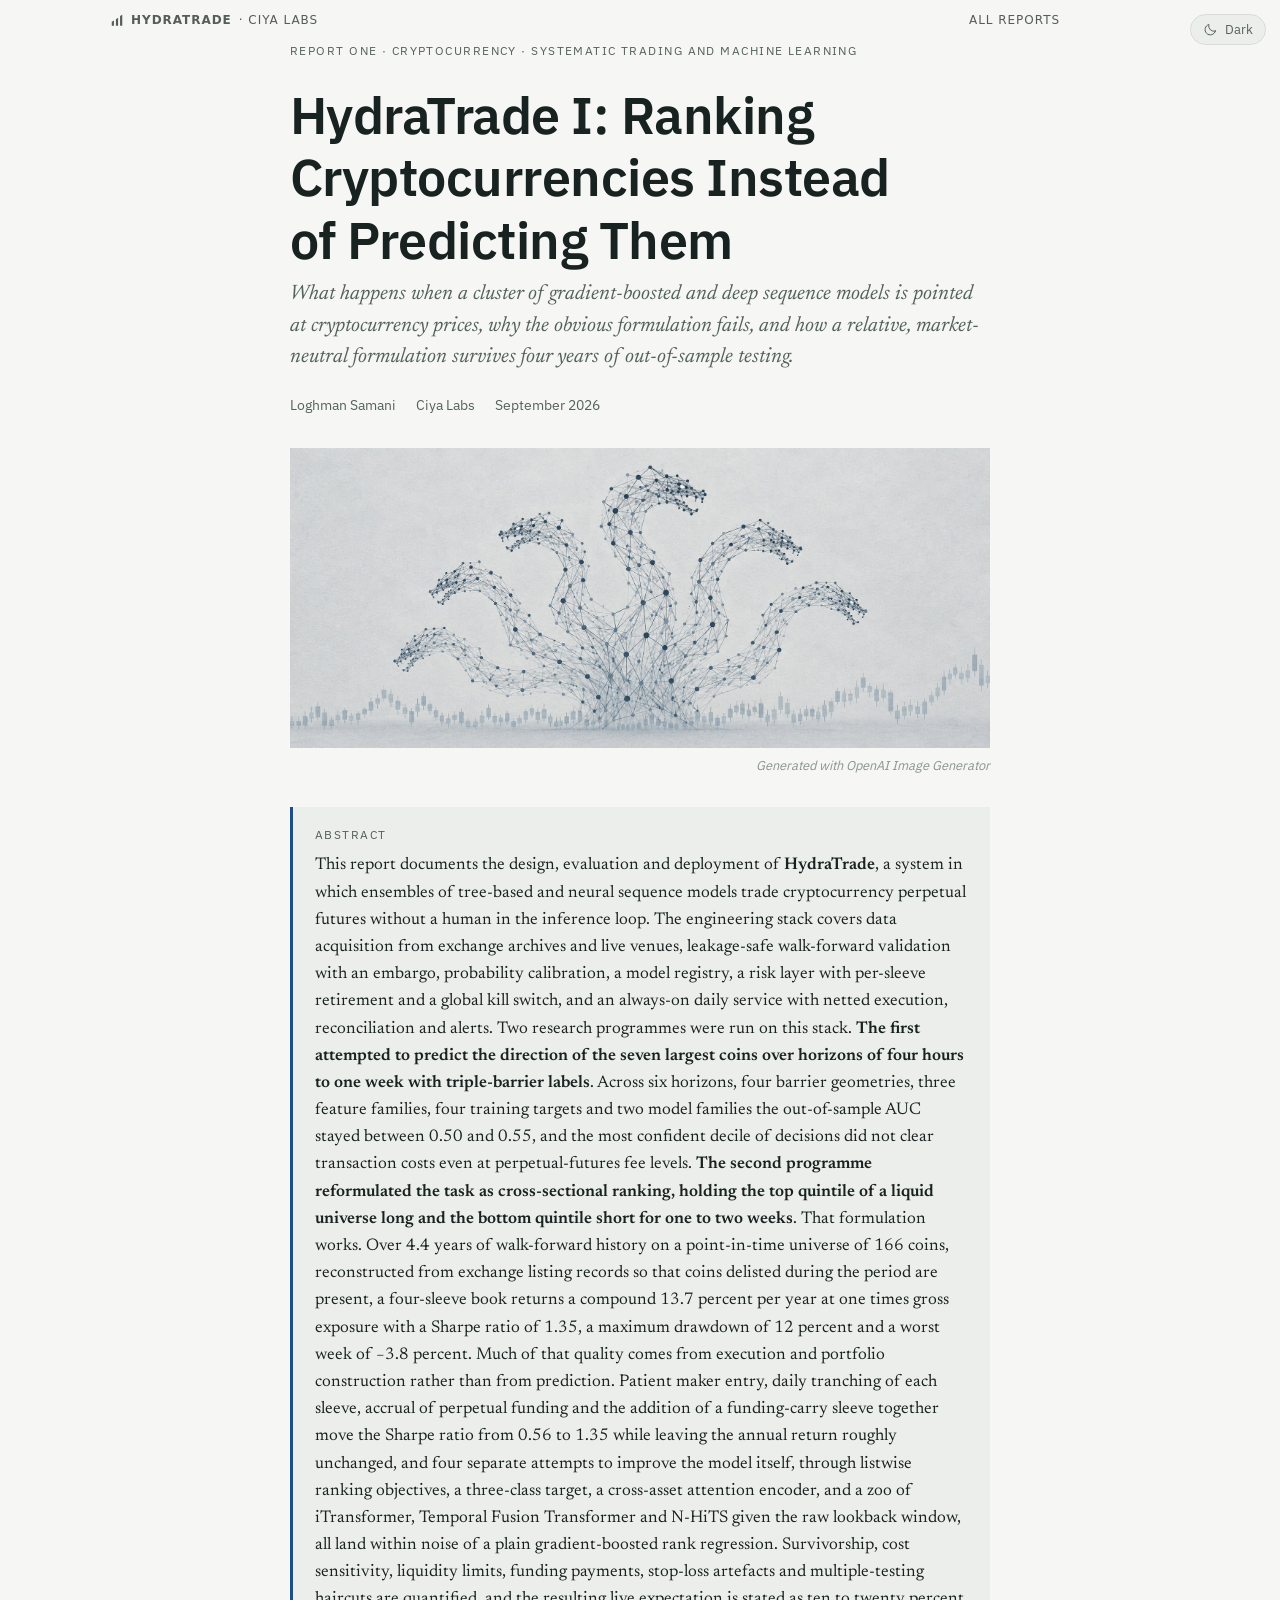
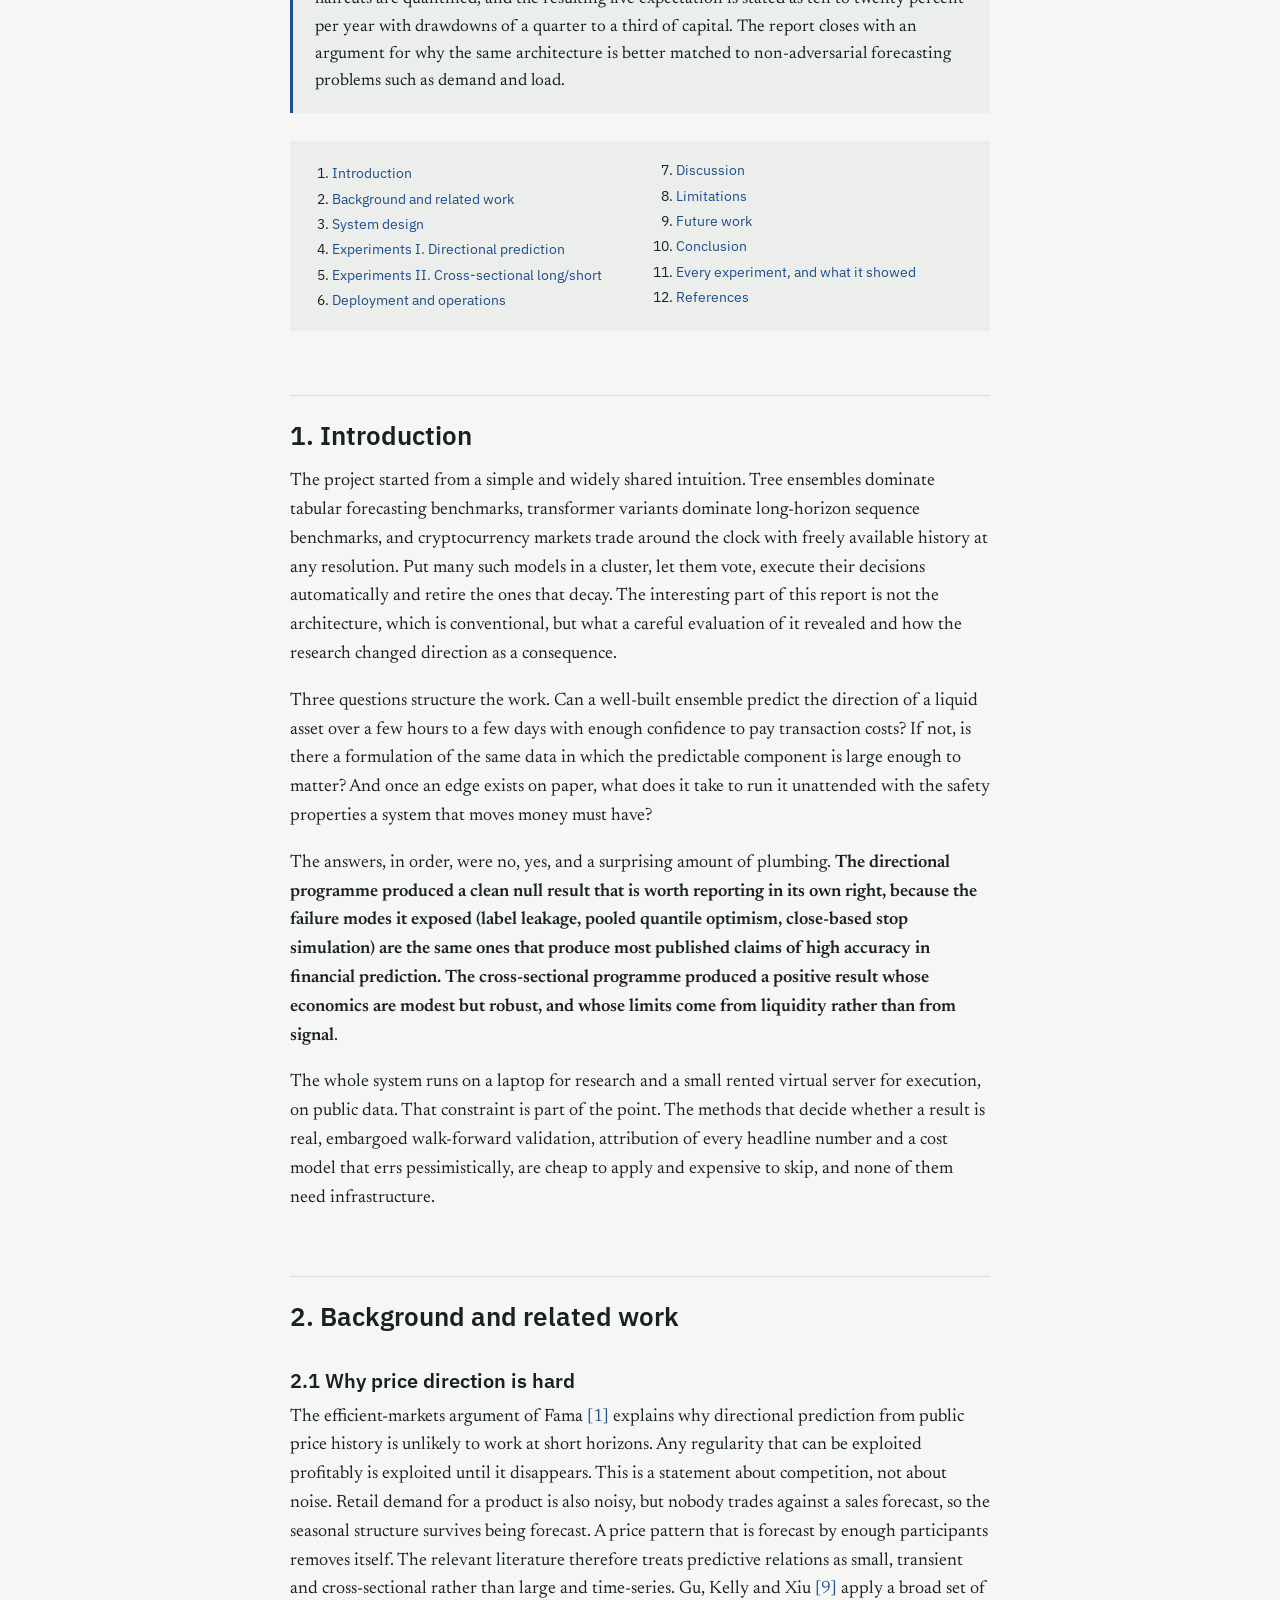
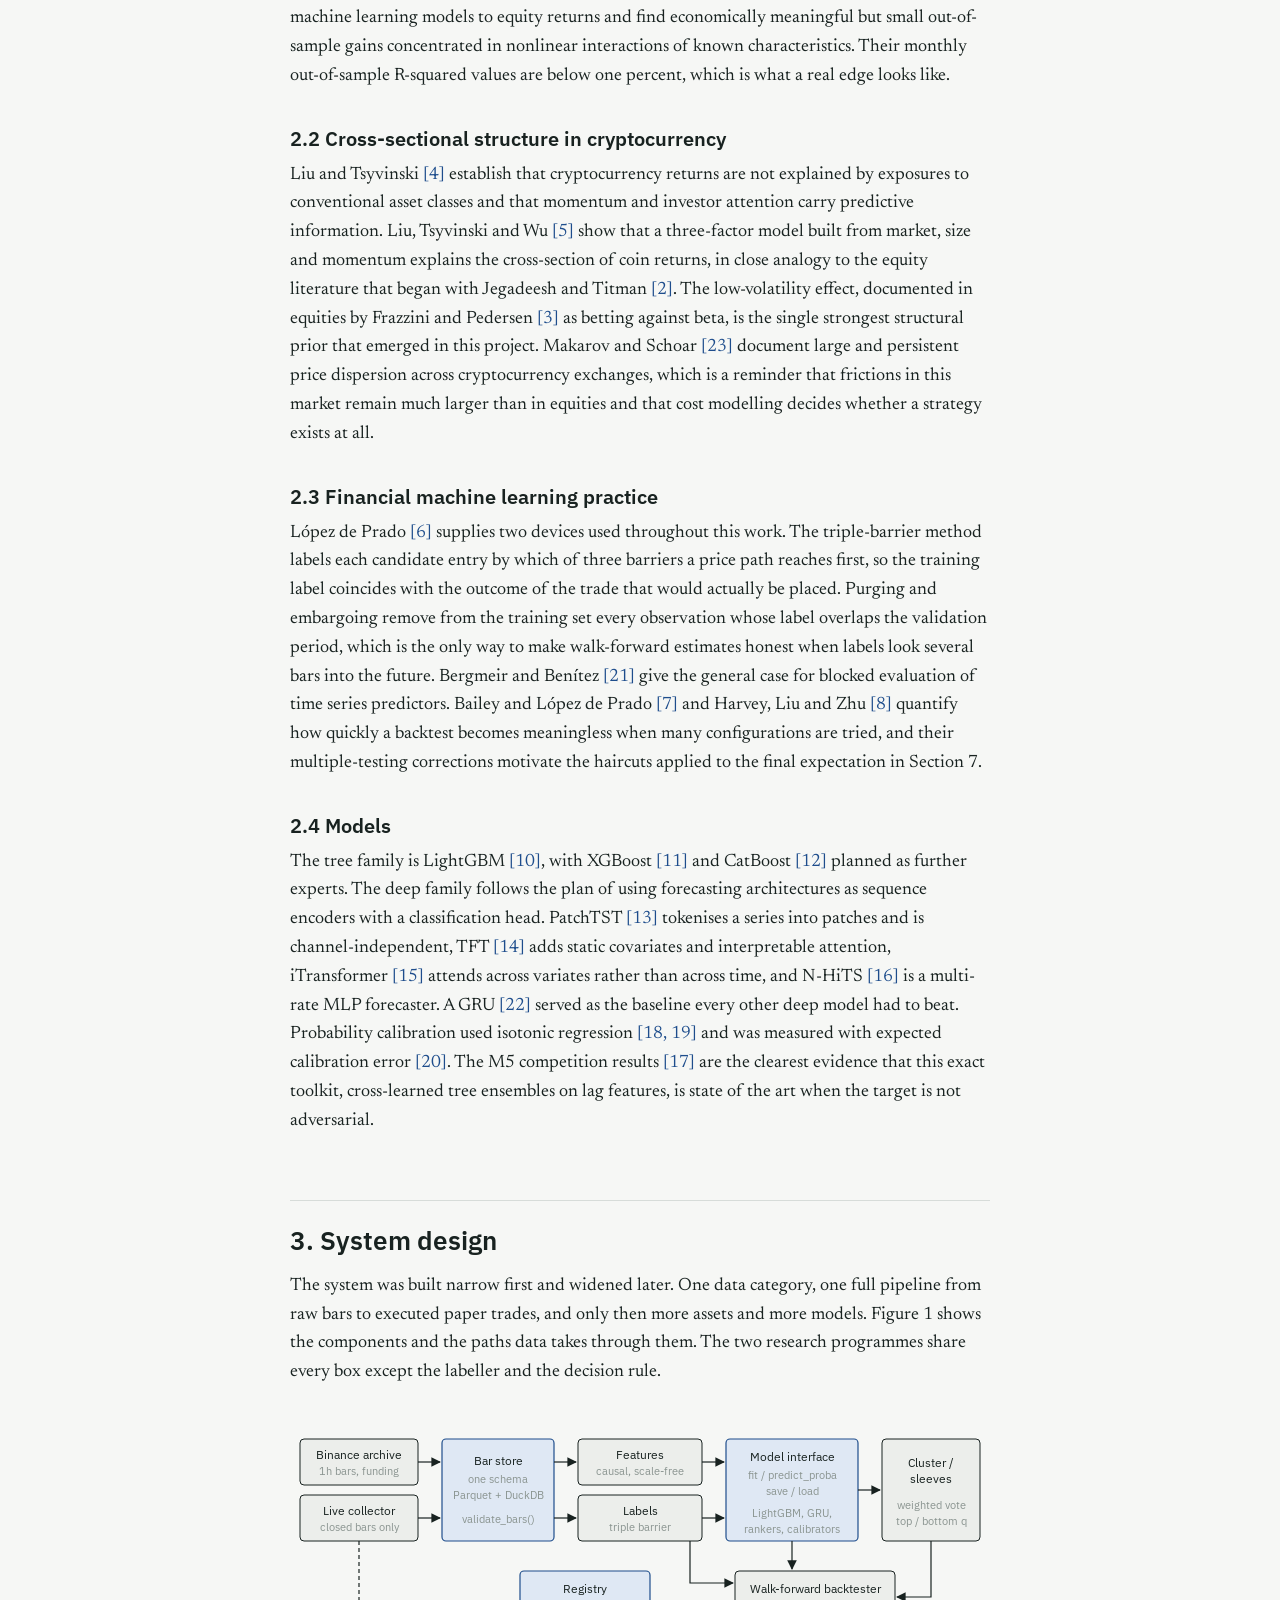
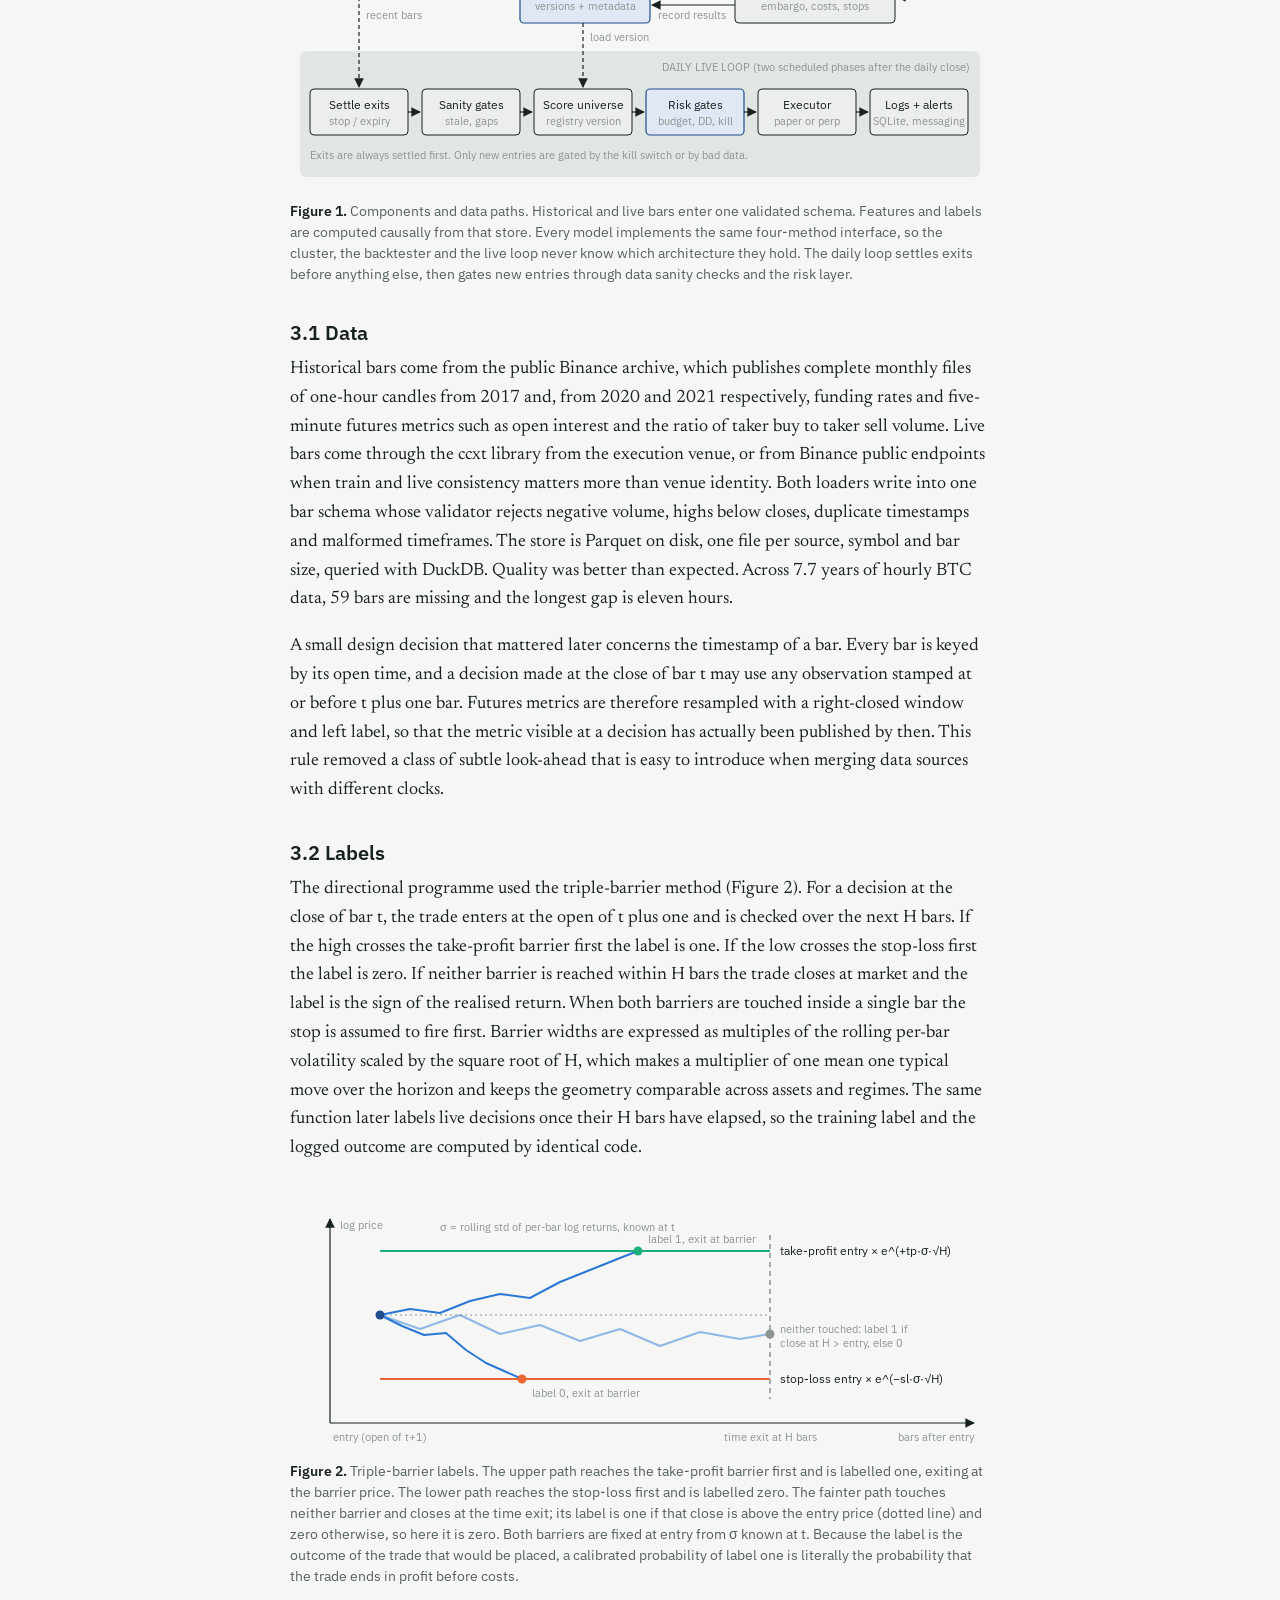
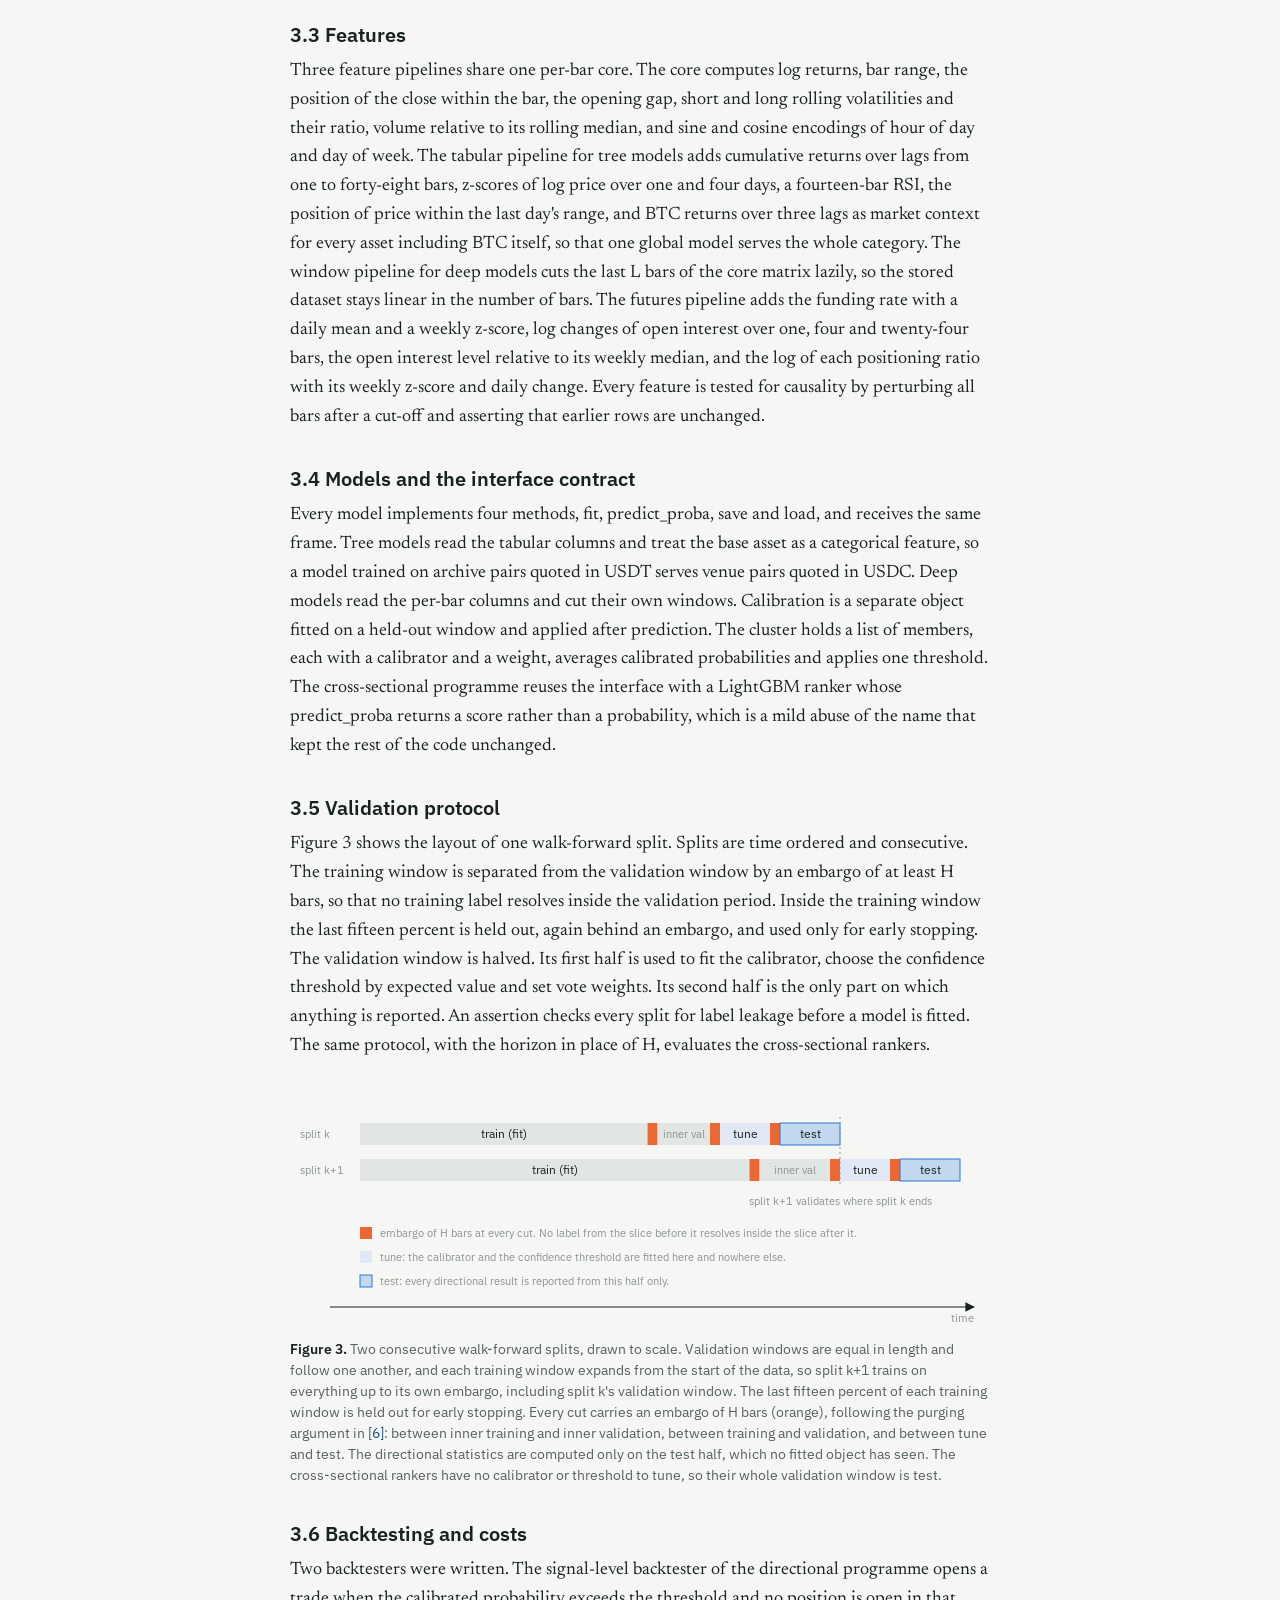
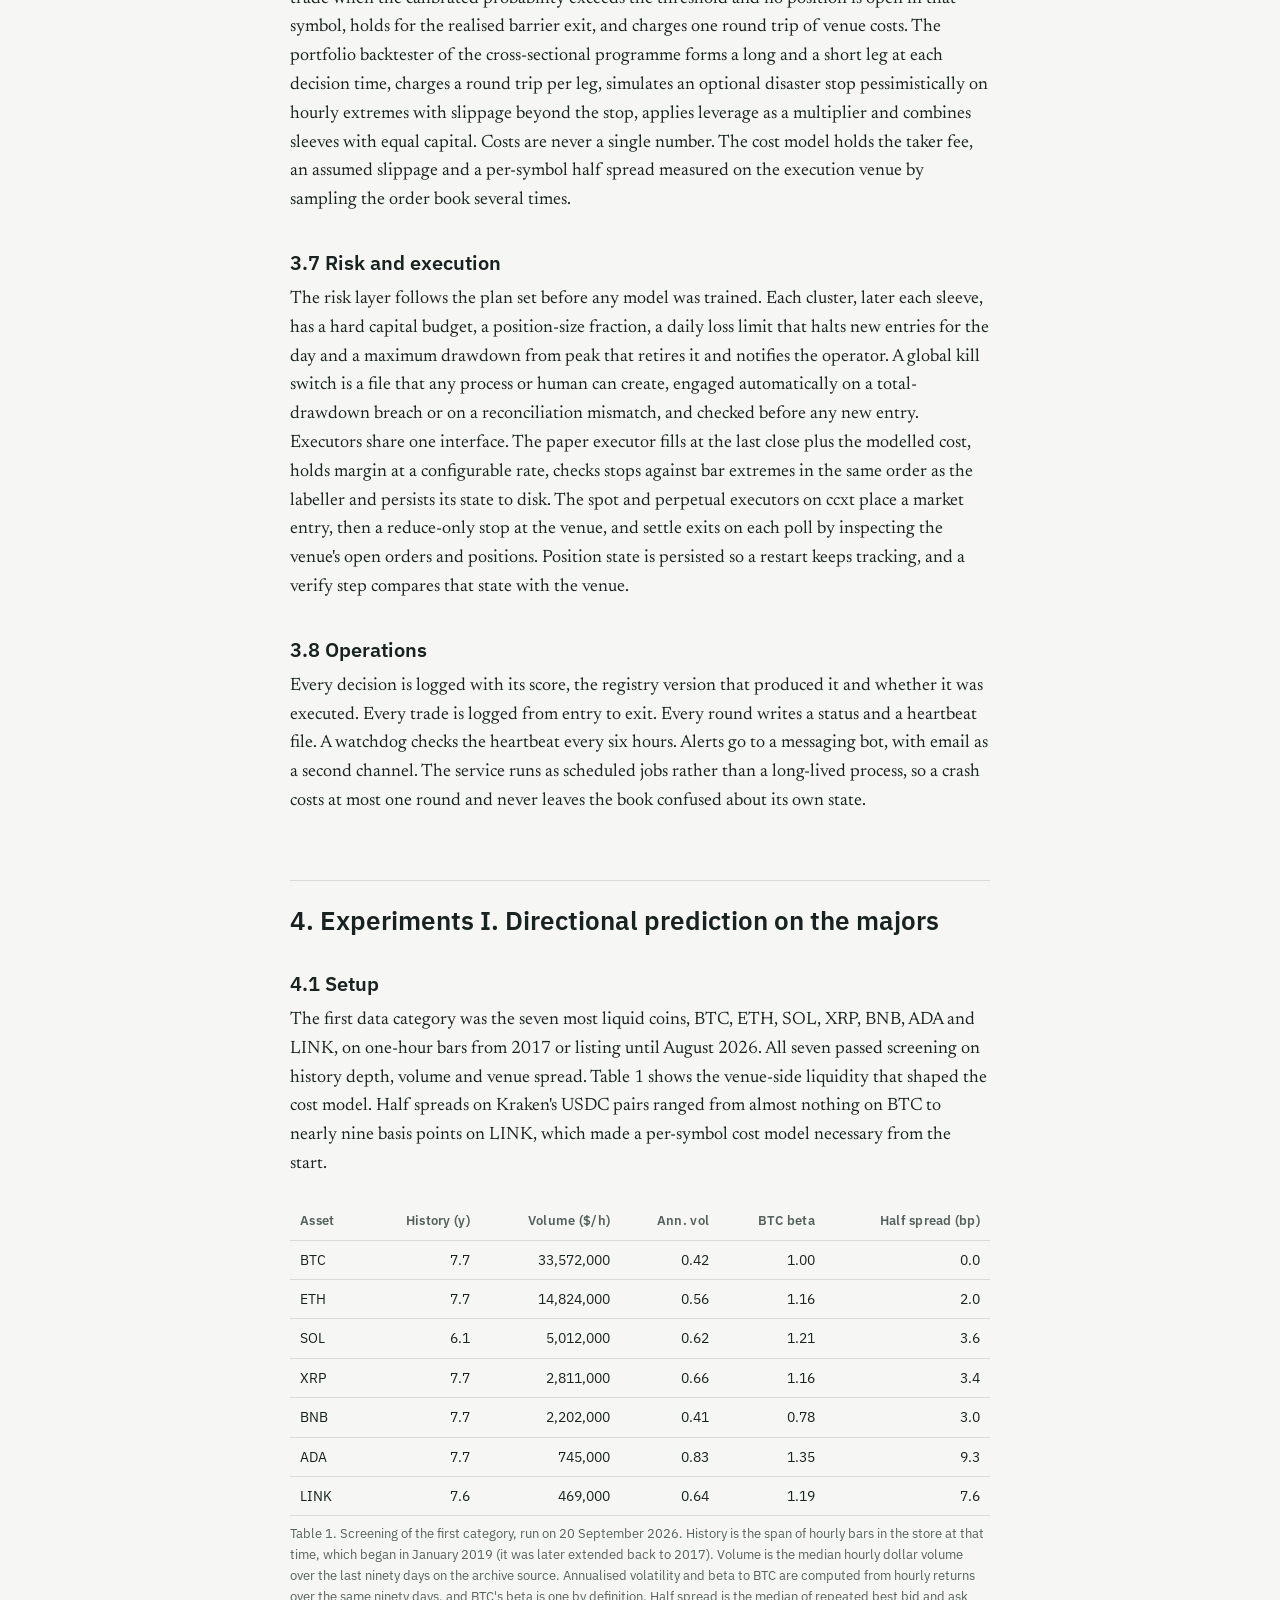
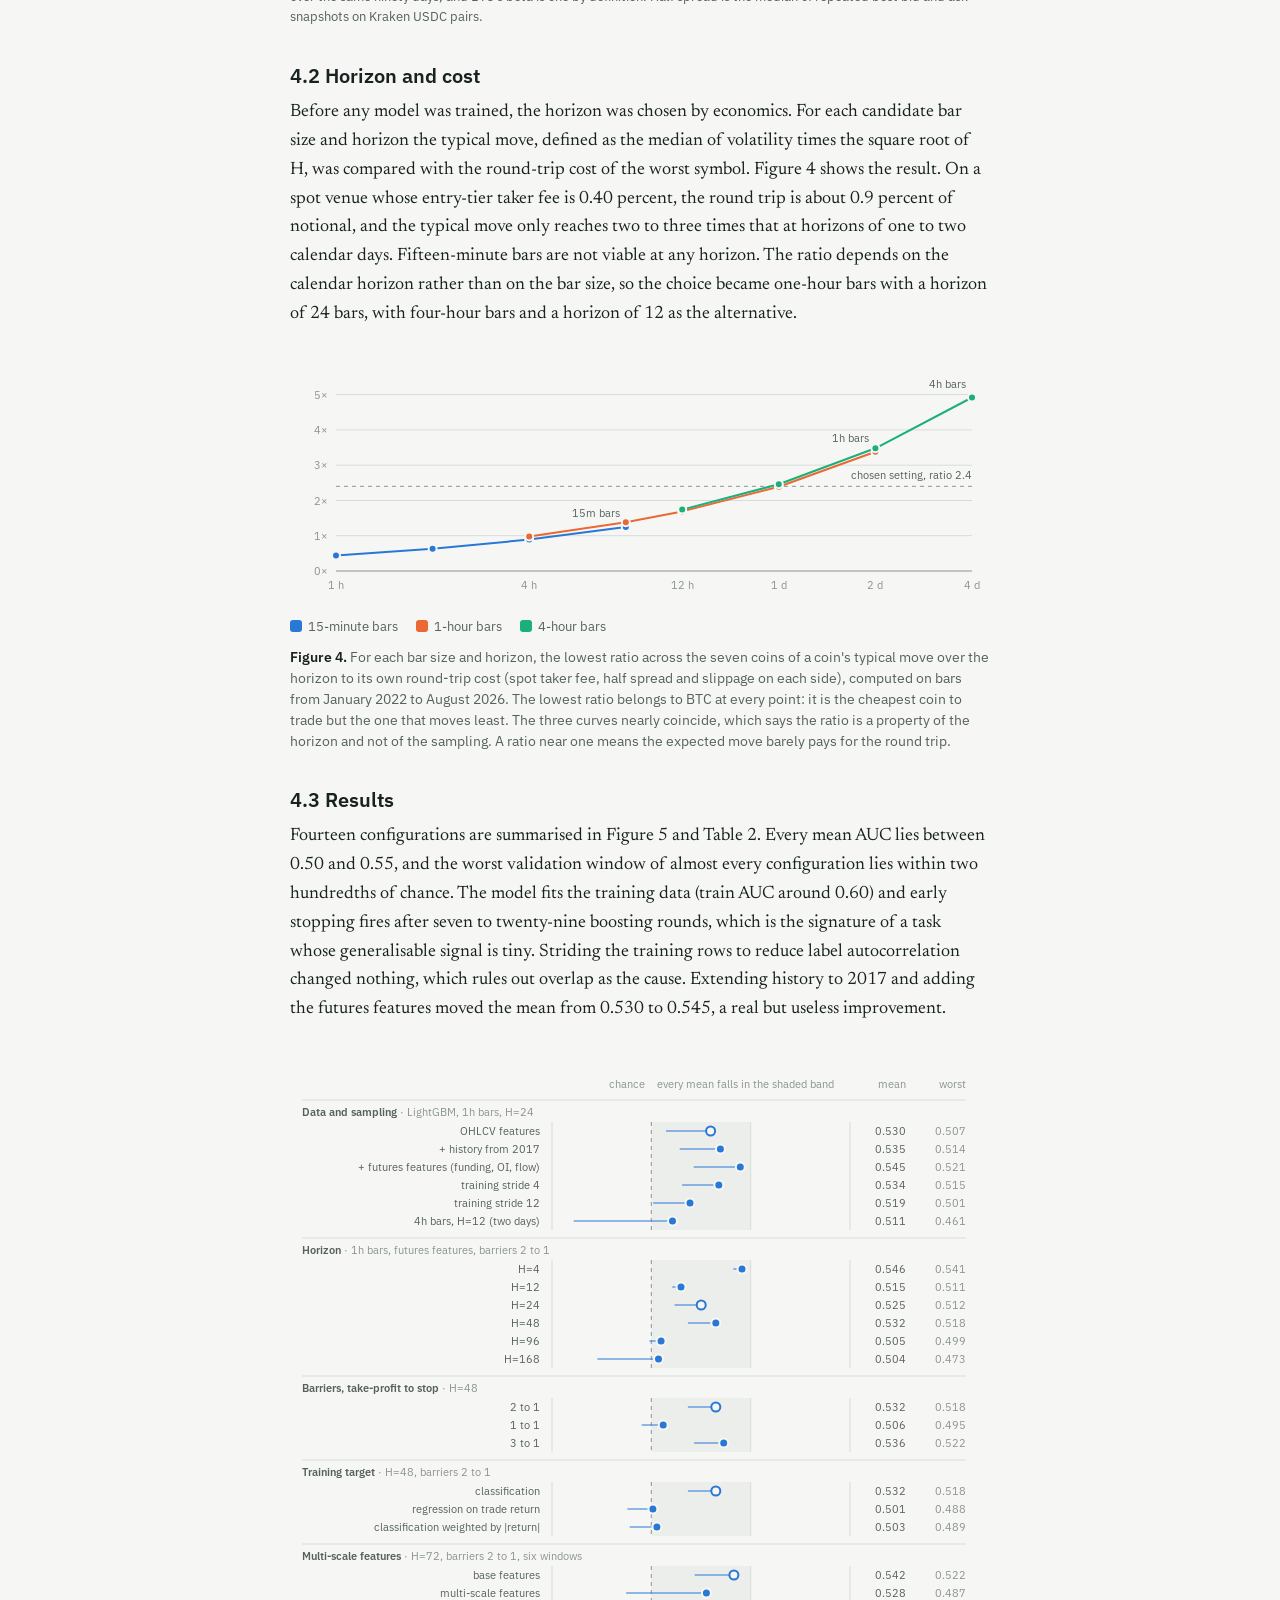
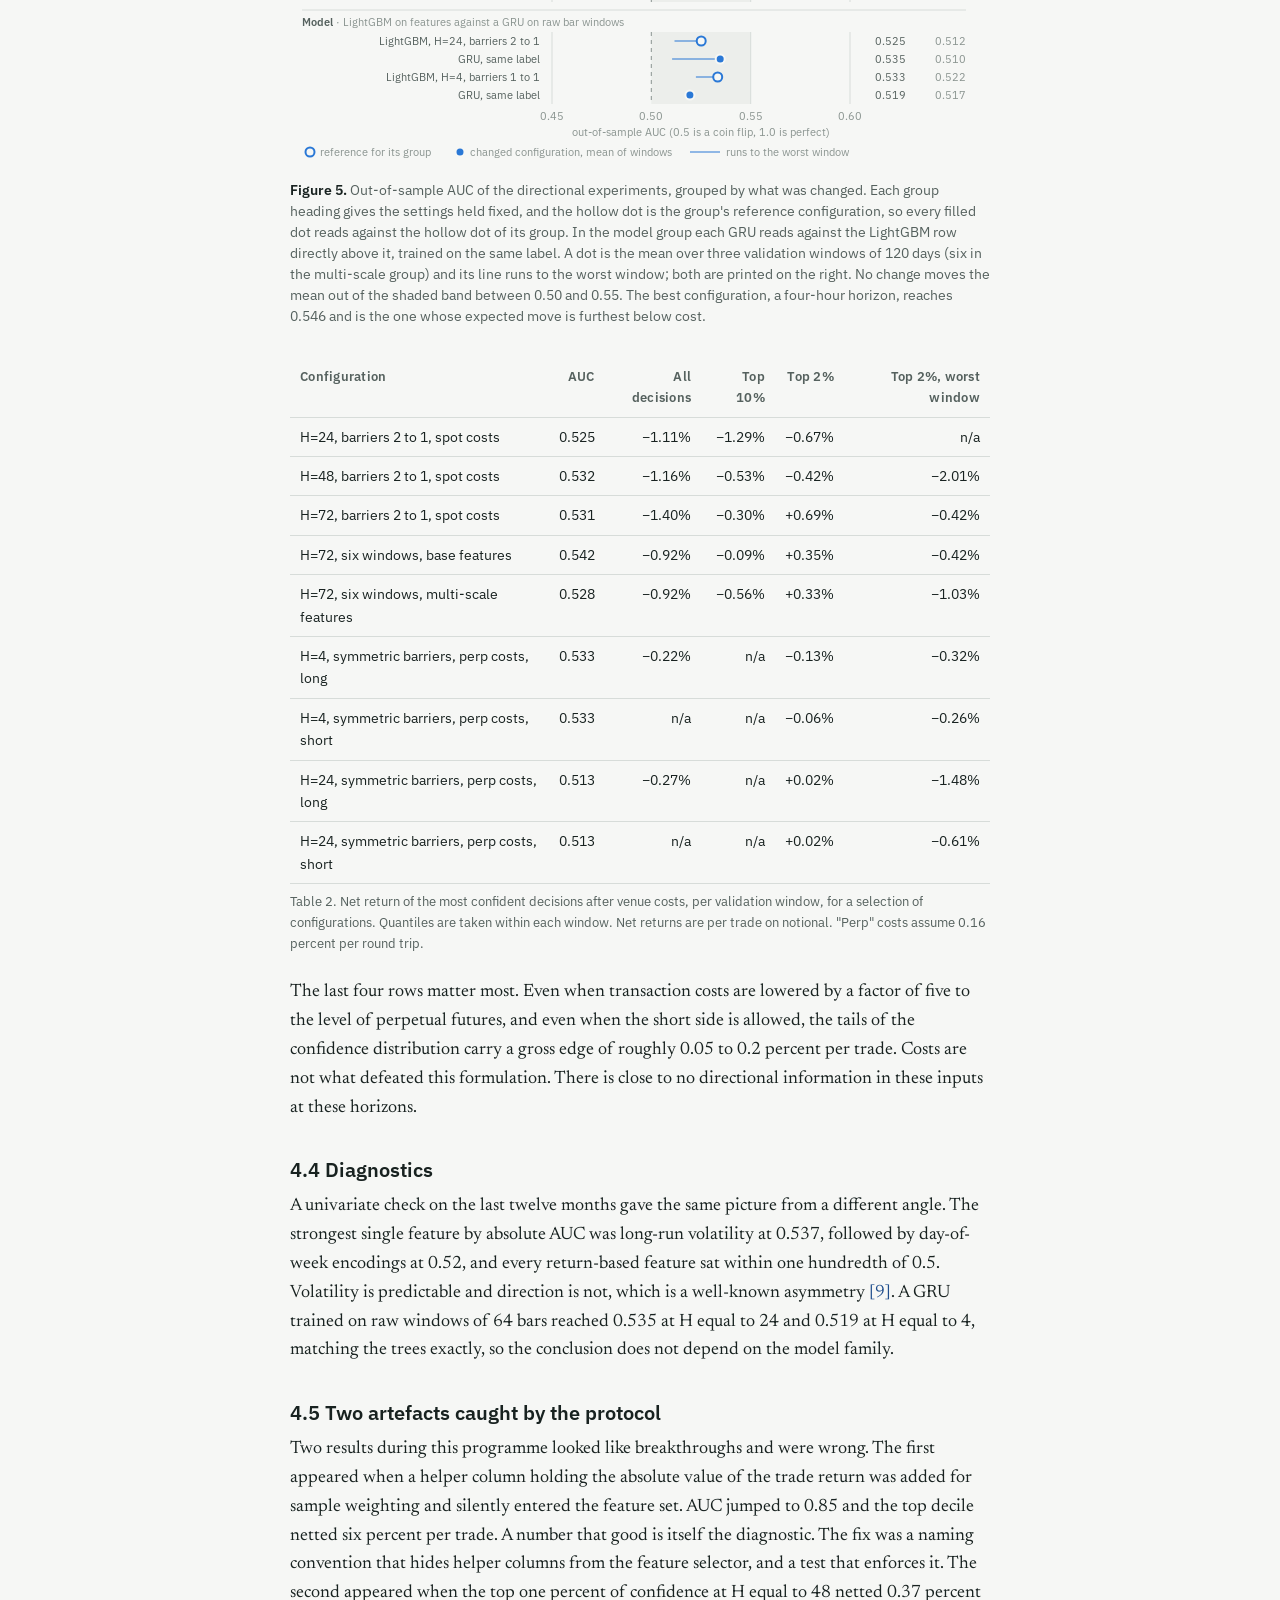
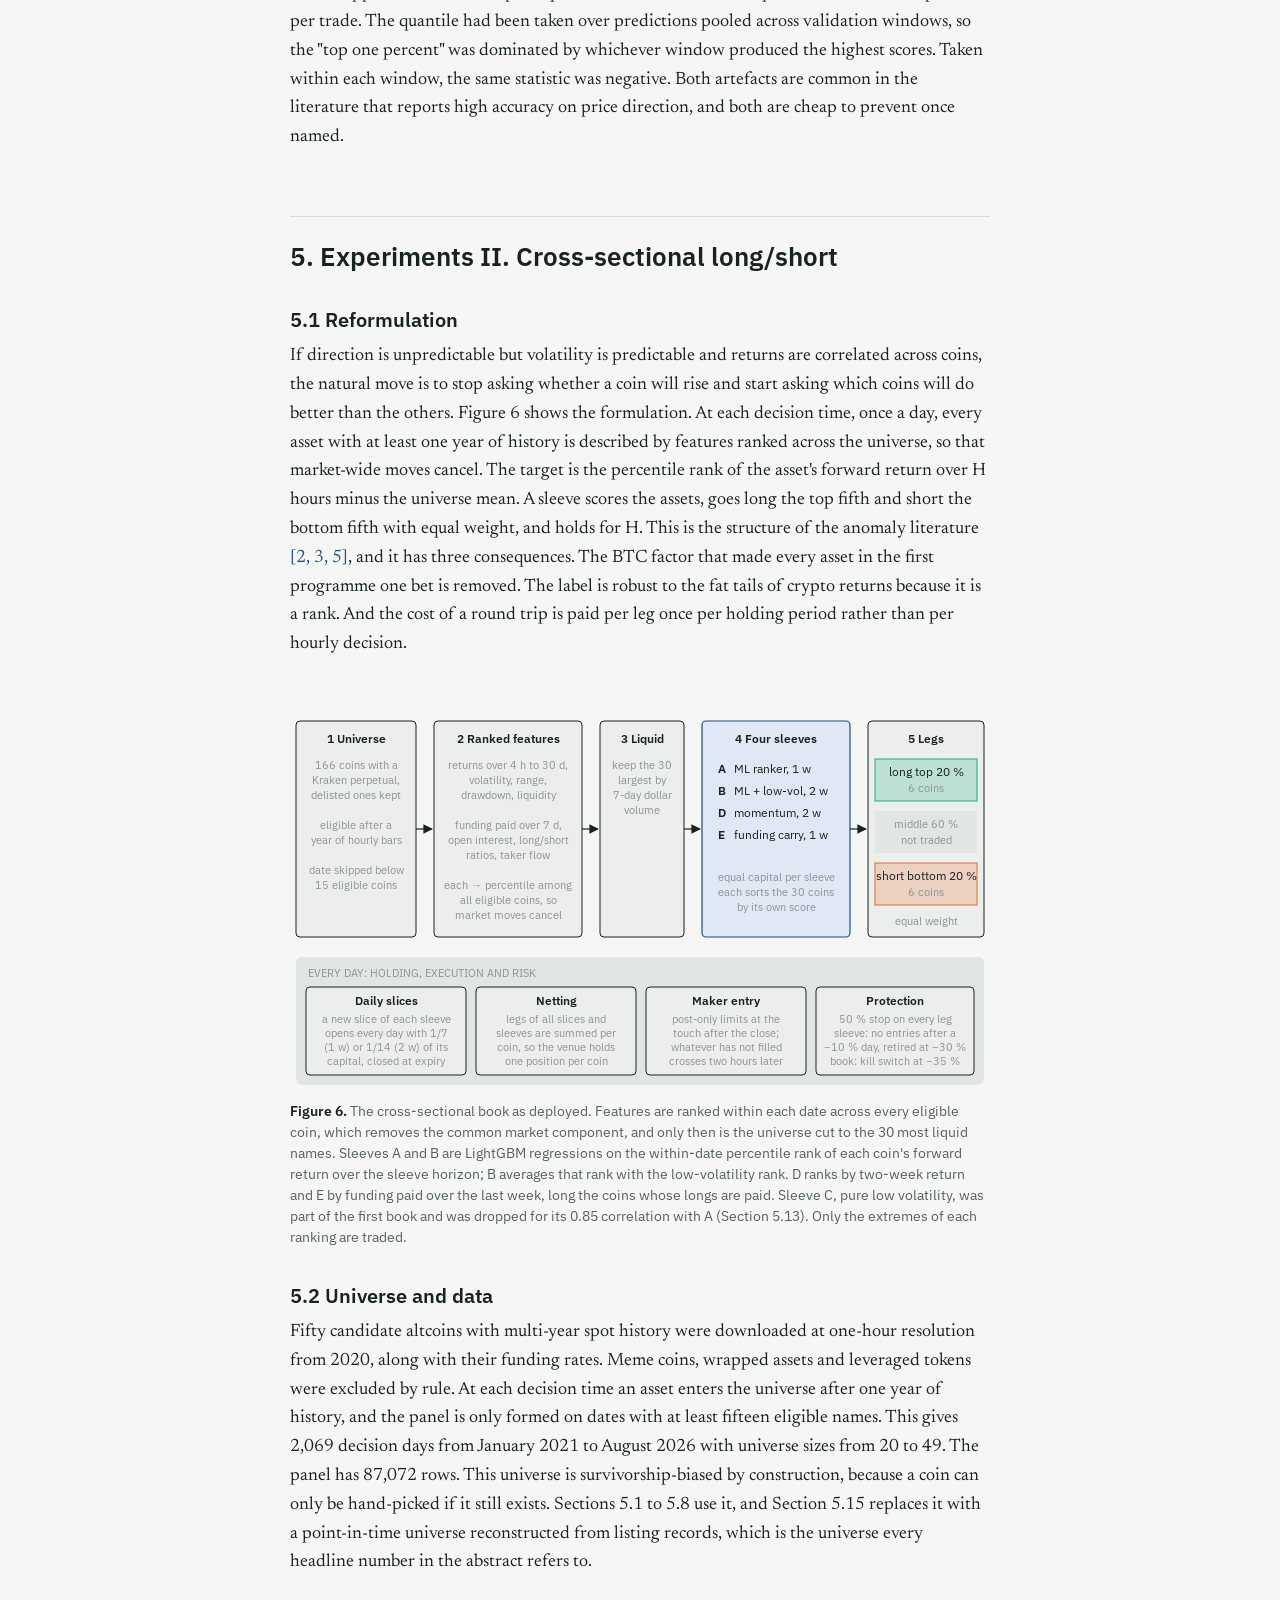
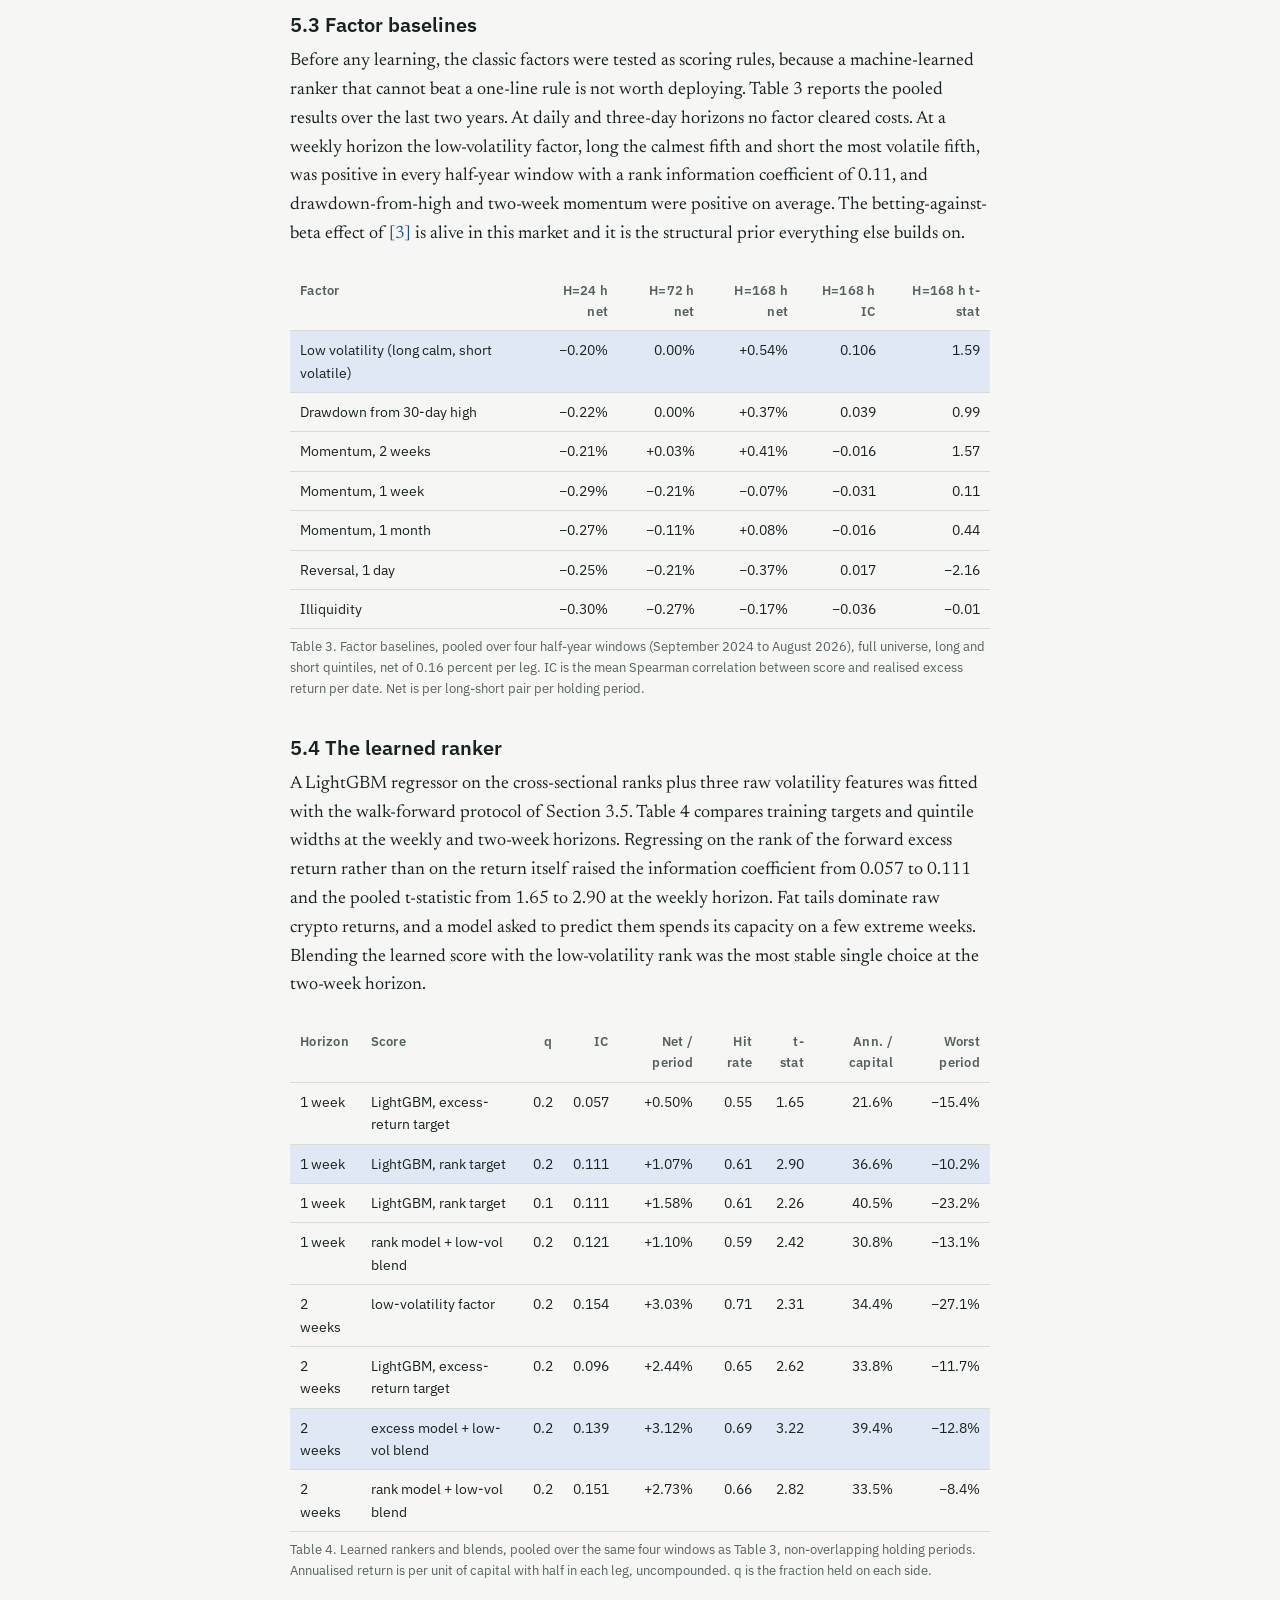
==== commit a16187c9: "HydraTrade site: own logo (ranked bars) in nav, footer, favicon and report bar Co-Authored-By: Claud" ====
--- a/i/index.html
+++ b/i/index.html
@@ -163,6 +163,8 @@
   max-width:1100px;margin:0 auto;padding:12px 20px;font:500 12px/1.4 system-ui,-apple-system,"Segoe UI",sans-serif;
   letter-spacing:.08em;text-transform:uppercase}
 .ht-bar a{color:inherit;text-decoration:none;opacity:.72}
+.ht-bar a:first-child{display:inline-flex;align-items:center;gap:7px}
+.ht-mark{width:14px;height:14px;flex:none}
 .ht-bar a:hover{opacity:1}
 .ht-bar b{font-weight:600;opacity:1}
 .ht-series{font-style:normal;max-width:760px;margin:72px auto 120px;padding:0 20px;font-family:system-ui,-apple-system,"Segoe UI",sans-serif}
@@ -181,7 +183,7 @@
 </style>
 </head>
 <body>
-<nav class="ht-bar" style="padding-right:130px" aria-label="HydraTrade series"><a href="../"><b>HydraTrade</b> &middot; Ciya Labs</a><a href="../#reports">All reports</a></nav>
+<nav class="ht-bar" style="padding-right:130px" aria-label="HydraTrade series"><a href="../"><svg class="ht-mark" viewBox="0 0 64 64" aria-hidden="true"><path fill="currentColor" d="M8 58V40l10-6v24zM27 58V28l10-6v36zM46 58V14l10-6v50z"/></svg><b>HydraTrade</b> &middot; Ciya Labs</a><a href="../#reports">All reports</a></nav>
 <button class="themetoggle" id="themetoggle" type="button" aria-label="Switch between light and dark theme">
 <svg class="moon" viewBox="0 0 24 24" aria-hidden="true"><path d="M20 14.5A8.5 8.5 0 0 1 9.5 4a8.5 8.5 0 1 0 10.5 10.5z"/></svg>
 <svg class="sun" viewBox="0 0 24 24" aria-hidden="true"><circle cx="12" cy="12" r="4.2"/><path d="M12 2.4v2M12 19.6v2M2.4 12h2M19.6 12h2M5.2 5.2l1.4 1.4M17.4 17.4l1.4 1.4M18.8 5.2l-1.4 1.4M6.6 17.4l-1.4 1.4"/></svg>
